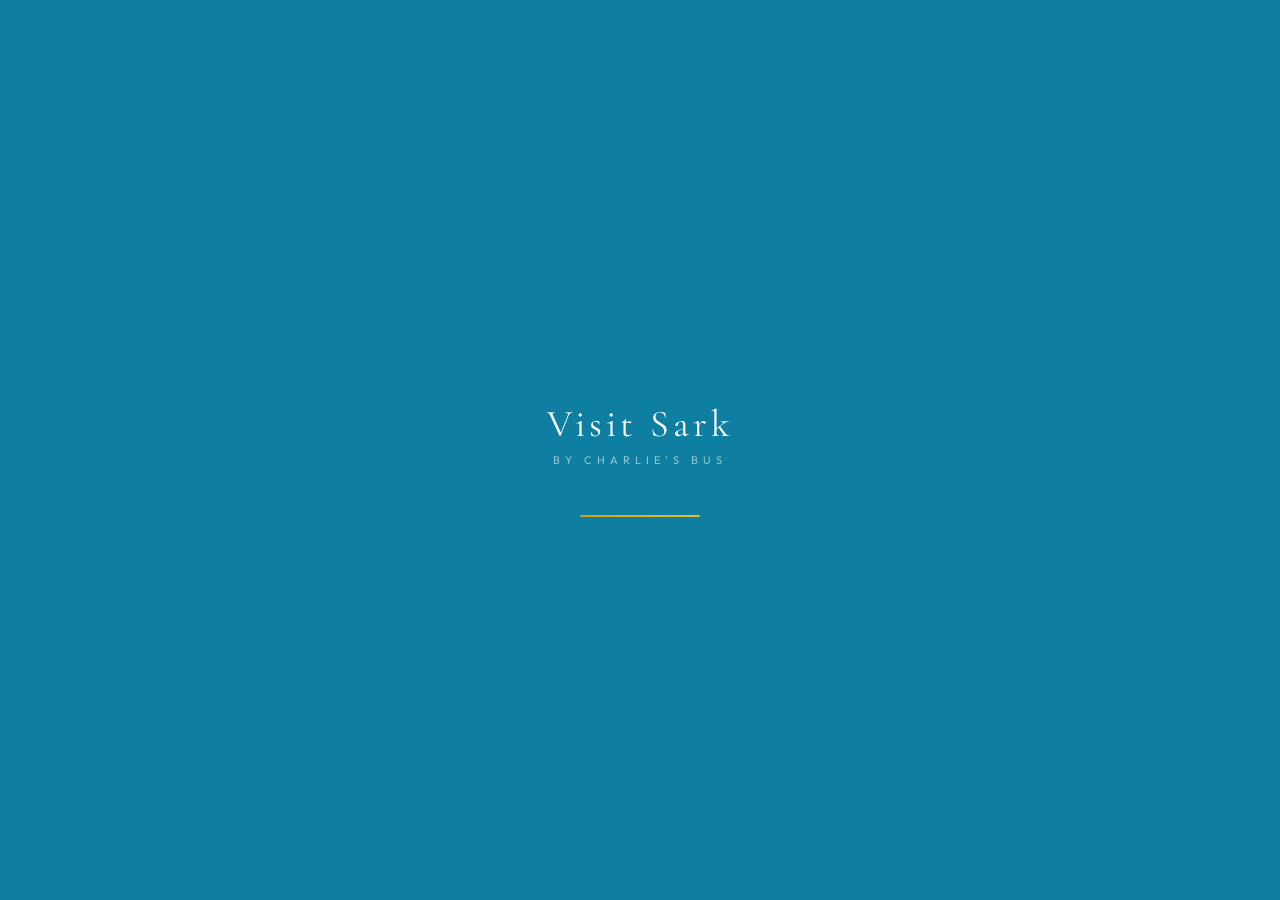
==== index.html @ b93f5747 "First commit." ====
<!DOCTYPE html>
<html lang="en">
<head>
<meta charset="UTF-8">
<meta name="viewport" content="width=device-width, initial-scale=1.0, maximum-scale=1.0, user-scalable=no">
<meta name="theme-color" content="#1a9bbc">
<meta name="apple-mobile-web-app-capable" content="yes">
<meta name="apple-mobile-web-app-status-bar-style" content="black-translucent">
<meta name="apple-mobile-web-app-title" content="Visit Sark">
<link rel="manifest" href="manifest.json">
<title>Visit Sark — Island Booking</title>
<link href="https://fonts.googleapis.com/css2?family=Cormorant+Garamond:ital,wght@0,400;0,600;0,700;1,400&family=Outfit:wght@300;400;500;600&display=swap" rel="stylesheet">
<script src="https://cdnjs.cloudflare.com/ajax/libs/qrcodejs/1.0.0/qrcode.min.js"></script>
<link rel="stylesheet" href="style.css">
<link rel="stylesheet" href="https://cdnjs.cloudflare.com/ajax/libs/leaflet/1.9.4/leaflet.min.css">
<script src="https://cdnjs.cloudflare.com/ajax/libs/leaflet/1.9.4/leaflet.min.js"></script>
</head>
<body>

<div id="splash">
  <div class="splash-icon"></div>
  <div class="splash-name">Visit Sark</div>
  <div class="splash-sub">By Charlie's Bus</div>
  <div class="splash-bar"><div class="splash-prog"></div></div>
</div>

<div class="processing-overlay" id="processingOverlay">
  <div class="proc-spinner"></div>
  <div class="proc-text">Processing Payment…</div>
  <div class="proc-sub">Please do not close this page</div>
</div>

<div class="modal-overlay" id="successModal">
  <div class="modal">
    <div class="modal-icon">🎉</div>
    <div class="modal-title">Booking Confirmed!</div>
    <div class="modal-sub">Show the QR code to your operator on the day.</div>
    <div class="modal-ref"><div class="modal-ref-label">Booking Reference</div><div class="modal-ref-code" id="modalRef">—</div></div>
    <div class="modal-qr"><div class="modal-qr-box"><div id="modalQR"></div></div></div>
    <button class="btn-done" onclick="closeModal()">View My Bookings</button>
  </div>
</div>

<div class="app">
  <div class="header">
    <div class="header-top">
      <div class="logo">
<div><div class="logo-name">Visit Sark</div><div class="logo-isle">By Charlie's Bus</div></div>
      </div>
      <button class="mybookings-btn" onclick="switchPanel('bookings')">🎫 My Bookings</button>
    </div>
    <div class="cat-nav">
      <button class="cat-tab active" data-panel="planner"  onclick="switchPanel('planner',this)">☀️ Plan My Day</button>
      <button class="cat-tab"        data-panel="calendar" onclick="switchPanel('calendar',this)">🎉 What's On</button>
      <button class="cat-tab"        data-panel="food"     onclick="switchPanel('food',this)">🍽️ Food &amp; Drink</button>
      <button class="cat-tab"        data-panel="bus"      onclick="switchPanel('bus',this)">🚌 Bus</button>
      <button class="cat-tab"        data-panel="boat"     onclick="switchPanel('boat',this)">🛥️ Ferry</button>
      <button class="cat-tab"        data-panel="carriage" onclick="switchPanel('carriage',this)">🐴 Carriage</button>
      <button class="cat-tab"        data-panel="bike"     onclick="switchPanel('bike',this)">🚲 Bikes</button>
      <button class="cat-tab"        data-panel="coast"    onclick="switchPanel('coast',this)">🧗 Adventure</button>
      <button class="cat-tab"        data-panel="map"      onclick="switchPanel('map',this)">🗺️ Map</button>
      <button class="cat-tab"        data-panel="bookings" onclick="switchPanel('bookings',this)">🎫 Bookings</button>
    </div>
  </div>

  <div class="panels">

    <!-- HOME -->
    <div class="panel" id="panel-home">
      <div class="listings" id="featuredListings"></div>
    </div>

    <!-- CALENDAR -->
    <div class="panel" id="panel-calendar">
      <div class="dp-header">
        <div class="dp-title">Island Events Calendar</div>
        <div class="dp-subtitle">Tap any highlighted day to see what's on and add it to your itinerary.</div>
      </div>
      <div class="cal-nav">
        <button class="cal-nav-btn" onclick="calPrev()">‹</button>
        <div class="cal-month-label" id="calMonthLabel"></div>
        <button class="cal-nav-btn" onclick="calNext()">›</button>
      </div>
      <div class="cal-grid" id="calGrid"></div>
      <div class="cal-legend">
        <div class="cal-legend-item"><div class="cal-dot" style="background:#e07a45"></div> Festival</div>
        <div class="cal-legend-item"><div class="cal-dot" style="background:#38b6cc"></div> Sports</div>
        <div class="cal-legend-item"><div class="cal-dot" style="background:#7ad45a"></div> Nature</div>
        <div class="cal-legend-item"><div class="cal-dot" style="background:#c4892a"></div> Community</div>
        <div class="cal-legend-item"><div class="cal-dot" style="background:#a855f7"></div> Arts</div>
      </div>
      <div id="calEventDetail" class="cal-event-detail" style="display:none"></div>
    </div>

    <!-- DAY PLANNER -->
    <div class="panel active" id="panel-planner">
      <!-- La Coupée hero -->
      <div style="border-radius:20px;overflow:hidden;margin-bottom:16px;position:relative;height:200px;">
        <img src="https://images.unsplash.com/photo-1500534314209-a25ddb2bd429?w=1200&h=600&fit=crop&q=80"
             alt="La Coupée Sark"
             style="width:100%;height:100%;object-fit:cover;object-position:center 40%;display:block;"
             onerror="this.style.background='linear-gradient(160deg,#0e9dbd,#90e0ef)';this.style.display='block'">
        <div style="position:absolute;inset:0;background:linear-gradient(to bottom,rgba(14,157,189,0.15) 0%,rgba(14,100,140,0.65) 100%);display:flex;flex-direction:column;justify-content:flex-end;padding:20px;">
          <div style="font-family:'Cormorant Garamond',serif;font-size:28px;color:white;line-height:1.1;margin-bottom:4px;text-shadow:0 2px 8px rgba(0,0,0,0.3);">Plan Your Day</div>
          <div style="font-size:13px;color:rgba(255,255,255,0.88);line-height:1.4;text-shadow:0 1px 4px rgba(0,0,0,0.3);">Build your perfect Sark itinerary</div>
        </div>
      </div>

      <!-- Date picker -->
      <div class="slabel">Your Visit Date</div>
      <div class="date-row" id="plannerDateRow"></div>

      <!-- Activity adder -->
      <div class="slabel">Add to Your Day</div>
      <div class="dp-add-grid" id="dpAddGrid">
        <div class="dp-add-btn" onclick="dpAdd('ferry')"><div class="dp-add-icon" style="background:linear-gradient(135deg,#0e9dbd,#38b6cc)">🛥️</div><div class="dp-add-label">Ferry</div><div class="dp-add-price">from £20.77</div></div>
        <div class="dp-add-btn" onclick="dpAdd('bus')"><div class="dp-add-icon" style="background:linear-gradient(135deg,#0e9dbd,#6dcfe0)">🚌</div><div class="dp-add-label">Toast Rack Tractor Bus</div><div class="dp-add-price">from £1.80</div></div>
        <div class="dp-add-btn" onclick="dpAdd('carriage')"><div class="dp-add-icon" style="background:linear-gradient(135deg,#c4892a,#e8b85a)">🐴</div><div class="dp-add-label">Carriage Tour</div><div class="dp-add-price">from £95</div></div>
        <div class="dp-add-btn" onclick="dpAdd('bike')"><div class="dp-add-icon" style="background:linear-gradient(135deg,#2aab6b,#52d48a)">🚲</div><div class="dp-add-label">Bike Hire</div><div class="dp-add-price">from £10</div></div>
        <div class="dp-add-btn" onclick="dpAdd('food')"><div class="dp-add-icon" style="background:linear-gradient(135deg,#c4612a,#e07a45)">🍽️</div><div class="dp-add-label">Food &amp; Drink</div><div class="dp-add-price">from £10</div></div>
        <div class="dp-add-btn" onclick="dpAdd('boattour')"><div class="dp-add-icon" style="background:linear-gradient(135deg,#0e7fa0,#38b6cc)">⛵</div><div class="dp-add-label">Boat Tour</div><div class="dp-add-price">from £30</div></div>
        <div class="dp-add-btn" onclick="dpAdd('adventure')"><div class="dp-add-icon" style="background:linear-gradient(135deg,#1a3a6b,#2a5a9b)">🧗🛶</div><div class="dp-add-label">Coasteering &amp; Kayaking</div><div class="dp-add-price">from £25</div></div>
        <div class="dp-add-btn" onclick="dpAdd('walk')"><div class="dp-add-icon" style="background:linear-gradient(135deg,#3aab2a,#7ad45a)">🥾</div><div class="dp-add-label">Guided Walk</div><div class="dp-add-price">from £12</div></div>
      </div>

      <!-- Timeline -->
      <div class="slabel">Your Itinerary <span id="dpItemCount" style="background:var(--sea-pale);color:var(--sea-deep);border-radius:20px;padding:1px 8px;font-size:10px;margin-left:4px;">0 items</span></div>
      <div id="dpTimeline">
        <div class="dp-empty"><div class="dp-empty-icon">🗓️</div><p>Tap an activity above to start building your day</p></div>
      </div>

      <!-- Total & book all -->
      <div id="dpSummaryBox" style="display:none">
        <div class="book-summary" style="margin-top:16px;">
          <div class="bsum-row"><span>Activities</span><span id="dpItemCountSummary">0 items</span></div>
          <div id="dpSummaryLines"></div>
          <div class="bsum-div"></div>
          <div class="bsum-total"><span>Day Total</span><span id="dpGrandTotal">£0.00</span></div>
        </div>
        <div style="display:flex;gap:8px;margin-bottom:10px;">
          <button class="btn-book" style="flex:2;" onclick="dpBookAll()">🔒 Book Everything</button>
          <button class="btn-book" style="flex:1;background:var(--sea-deep);font-size:13px;" onclick="downloadCalendar()">📅 Add to Calendar</button>
          <button class="btn-book" style="flex:1;background:var(--gold);" onclick="switchPanel('map',document.querySelector('[data-panel=map]'));setTimeout(showPlanTrail,200)">🗺️ Map</button>
        </div>
        <p style="font-size:11px;color:var(--fog);text-align:center;margin-top:8px;">Each activity will be confirmed separately. Carriages link to Sark Carriages' website.</p>
      </div>
    </div>

    <!-- BUS -->
    <div class="panel" id="panel-bus">
      <div style="border-radius:20px;overflow:hidden;margin-bottom:16px;position:relative;">
        <img src="images/charlies-bus.jpg" alt="The Toastrack tractor bus on Sark" style="width:100%;height:180px;object-fit:cover;object-position:center 60%;display:block;">
        <div style="position:absolute;inset:0;background:linear-gradient(to bottom,rgba(0,0,0,0.05),rgba(0,0,0,0.6));display:flex;flex-direction:column;justify-content:flex-end;padding:16px;">
          <h2 style="font-family:'Cormorant Garamond',serif;font-size:24px;color:white;margin-bottom:2px;">Harbour Hill Bus</h2>
          <p style="font-size:12px;color:rgba(255,255,255,0.85);">Two operators serve the Harbour → The Avenue route</p>
        </div>
      </div>

      <!-- Operator selector -->
      <div class="slabel">Choose Operator</div>
      <div style="display:flex;gap:8px;margin-bottom:16px;">
        <div class="bus-type-btn selected" id="bus-op-charlie" onclick="selectBusOp('charlie',this)" style="flex:1;">
          <span class="btb-icon">🚌</span>
          <div class="btb-name">Charlie's Bus</div>
          <div class="btb-price">Book here or pay on the bus</div>
        </div>
        <div class="bus-type-btn" id="bus-op-colin" onclick="selectBusOp('colin',this)" style="flex:1;">
          <span class="btb-icon">🚜</span>
          <div class="btb-name">Colin Guille</div>
          <div class="btb-price">Pay the driver</div>
        </div>
      </div>

      <!-- CHARLIE'S BUS — full booking -->
      <div id="bus-charlie-section">
        <div class="bus-builder">
          <div class="bus-builder-head">
            <span class="bbus-icon">🎫</span>
            <div><div class="bbus-title">Charlie's Bus</div><div class="bbus-sub">Meets every ferry · Last bus 30 min before ferry leaves Sark</div></div>
          </div>
          <div class="bus-type-row">
            <div class="bus-type-btn selected" id="bus-type-single" onclick="selectBusTicketType('single',this)">
              <span class="btb-icon">🎫</span><div class="btb-name">Single</div>
              <div class="btb-price">Adult £1.80 · Child 50p</div>
            </div>
            <div class="bus-type-btn" id="bus-type-return" onclick="selectBusTicketType('return',this)">
              <span class="btb-icon">🔄</span><div class="btb-name">Return</div>
              <div class="btb-price">Adult £3.60 · Child £1.00</div>
            </div>
          </div>
          <div style="font-size:11px;color:var(--fog);padding:0 2px 10px;line-height:1.5;">Reserve a seat here, or board and pay the driver — cards and cash accepted.</div>
          <div class="slabel" style="padding:12px 14px 0;margin:0;">Passengers</div>
          <div class="pax-rows">
            <div class="pax-row">
              <div><div class="pax-row-label">Adults</div><div class="pax-row-price" id="bus-adult-unit">£1.80 single · £3.60 return</div></div>
              <div class="pax-ctrl">
                <button class="pax-btn" onclick="changeBusPax('adult',-1)">−</button>
                <div class="pax-num" id="bus-adult-num">1</div>
                <button class="pax-btn" onclick="changeBusPax('adult',1)">+</button>
              </div>
            </div>
            <div class="pax-row">
              <div><div class="pax-row-label">Children</div><div class="pax-row-price" id="bus-child-unit">50p single · £1.00 return</div></div>
              <div class="pax-ctrl">
                <button class="pax-btn" onclick="changeBusPax('child',-1)">−</button>
                <div class="pax-num" id="bus-child-num">0</div>
                <button class="pax-btn" onclick="changeBusPax('child',1)">+</button>
              </div>
            </div>
          </div>
        </div>
        <div class="book-summary">
          <div class="bsum-row"><span>Route</span><span>Harbour → The Avenue</span></div>
          <div class="bsum-row" id="bus-row-a"><span id="bus-lbl-a">Single adult × 1</span><span id="bus-val-a">£1.80</span></div>
          <div class="bsum-row" id="bus-row-c" style="display:none"><span id="bus-lbl-c">Single child × 0</span><span id="bus-val-c">£0.00</span></div>
          <div class="bsum-div"></div>
          <div class="bsum-total"><span>Total</span><span id="bus-total">£1.80</span></div>
        </div>
        <button class="btn-book" onclick="initiateBooking('bus')">🔒 Pay &amp; Get Ticket</button>
      </div>

      <!-- COLIN GUILLE — info only, no booking -->
      <div id="bus-colin-section" style="display:none;">
        <div class="bus-builder">
          <div class="bus-builder-head" style="background:linear-gradient(135deg,#5a7a3a,#7aaa5a);">
            <span class="bbus-icon">🚜</span>
            <div><div class="bbus-title">Colin Guille</div><div class="bbus-sub">Harbour → The Avenue</div></div>
          </div>
          <div class="bus-type-row">
            <div class="bus-type-btn selected" style="pointer-events:none;">
              <span class="btb-icon">🎫</span><div class="btb-name">Single</div>
              <div class="btb-price">Adult £1.80 · Child 50p</div>
            </div>
            <div class="bus-type-btn" style="pointer-events:none;">
              <span class="btb-icon">🔄</span><div class="btb-name">Return</div>
              <div class="btb-price">Adult £3.60 · Child £1.00</div>
            </div>
          </div>
          <div style="font-size:11px;color:var(--fog);padding:0 2px 10px;line-height:1.5;">Board and pay the driver, cash only.</div>
        </div>
      </div>

    </div>

    <!-- BOAT -->
    <div class="panel" id="panel-boat">
      <div style="border-radius:20px;overflow:hidden;margin-bottom:16px;position:relative;">
        <img src="https://images.unsplash.com/photo-1567960881050-9a2b12060ffc?w=900&h=500&fit=crop&q=80" alt="Boat ferry Sark" style="width:100%;height:200px;object-fit:cover;object-position:center;display:block;">
        <div style="position:absolute;inset:0;background:linear-gradient(to bottom,rgba(0,0,0,0.05),rgba(0,0,0,0.6));display:flex;flex-direction:column;justify-content:flex-end;padding:18px;">
          <h2 style="font-family:'Cormorant Garamond',serif;font-size:26px;color:white;margin-bottom:3px;">Ferry</h2>
          <p style="font-size:13px;color:rgba(255,255,255,0.85);">Scheduled ferry or private charter to Sark</p>
        </div>
      </div>

      <!-- Operator selector -->
      <div class="slabel">Travelling from</div>
      <div style="display:flex;gap:8px;margin-bottom:16px;">
        <div class="bus-type-btn selected" id="ferry-op-shipping" onclick="selectFerryOp('shipping',this)" style="flex:1;">
          <span class="btb-icon">🇬🇬</span>
          <div class="btb-name">Guernsey</div>
          <div class="btb-price">Sark Shipping · ~35 min</div>
        </div>
        <div class="bus-type-btn" id="ferry-op-manche" onclick="selectFerryOp('manche',this)" style="flex:1;">
          <span class="btb-icon">🇯🇪🇫🇷</span>
          <div class="btb-name">Jersey / France</div>
          <div class="btb-price">Manche Iles Express</div>
        </div>
        <div class="bus-type-btn" id="ferry-op-charter" onclick="selectFerryOp('charter',this)" style="flex:1;">
          <span class="btb-icon">🚤</span>
          <div class="btb-name">Charter</div>
          <div class="btb-price">Private · POA</div>
        </div>
      </div>

      <!-- SARK SHIPPING SECTION -->
      <div id="ferry-shipping-section">
        <div class="bus-builder" style="margin-bottom:14px;">
          <div class="bus-builder-head" style="background:linear-gradient(135deg,#0e9dbd,#38b6cc);">
            <span class="bbus-icon">🛥️</span>
            <div>
              <div class="bbus-title">Isle of Sark Shipping</div>
              <div class="bbus-sub">Guernsey (St Peter Port) ↔ Sark · ~35 min</div>
            </div>
          </div>
          <div class="bus-type-row" style="padding-top:14px;">
            <div class="bus-type-btn selected" id="ferry-type-single" onclick="selectFerryType('single',this)">
              <span class="btb-icon">🎫</span><div class="btb-name">Single</div>
              <div class="btb-price">Adult £20.77 · Child £10.13</div>
            </div>
            <div class="bus-type-btn" id="ferry-type-dayret" onclick="selectFerryType('dayret',this)">
              <span class="btb-icon">☀️</span><div class="btb-name">Day Return</div>
              <div class="btb-price">Adult from £28.50 · Child £10.13</div>
            </div>
            <div class="bus-type-btn" id="ferry-type-periodret" onclick="selectFerryType('periodret',this)">
              <span class="btb-icon">🔄</span><div class="btb-name">Period Return</div>
              <div class="btb-price">Adult £39.99 · Child £18.50</div>
            </div>
          </div>
          <div class="slabel" style="padding:12px 14px 0;margin:0;">Direction</div>
          <div style="display:flex;gap:8px;padding:8px 14px 0;">
            <div class="bus-type-btn selected" id="ferry-dir-gsy" onclick="selectFerryDir('gsy',this)" style="flex:1;">
              <span class="btb-icon">🇬🇬</span><div class="btb-name">Guernsey → Sark</div>
            </div>
            <div class="bus-type-btn" id="ferry-dir-sark" onclick="selectFerryDir('sark',this)" style="flex:1;">
              <span class="btb-icon"></span><div class="btb-name">Sark → Guernsey</div>
            </div>
          </div>

          <div style="padding:0 14px 4px;">
            <div class="slabel" style="padding:12px 0 6px;margin:0;">Visit Date</div>
            <div class="date-row" id="ferryDateRow" style="margin-bottom:10px;"></div>
            <div class="slabel" style="padding:4px 0 6px;margin:0;">Sailings</div>
            <div id="ferry-sailing-info" style="background:var(--sea-pale);border-radius:10px;padding:10px 12px;font-size:12px;color:var(--sea-deep);line-height:1.8;margin-bottom:8px;">
              Loading sailings…
            </div>
            <div id="ferry-dep-chips" style="display:none;margin-bottom:8px;">
              <div style="font-size:11px;color:var(--fog);margin-bottom:6px;" id="ferry-dep-label">Departures from Guernsey</div>
              <div class="time-grid" id="ferry-dep-grid"></div>
            </div>
            <div id="ferry-ret-chips" style="display:none;margin-bottom:4px;">
              <div style="font-size:11px;color:var(--fog);margin-bottom:6px;" id="ferry-ret-label">Return from Sark</div>
              <div class="time-grid" id="ferry-ret-grid"></div>
            </div>
          </div>
          <div style="margin:4px 14px 0;background:var(--sea-pale);border-radius:10px;padding:10px 12px;font-size:11px;color:var(--sea-deep);line-height:1.6;">
            💡 <strong>Reductions:</strong> Group (10+) · IslandFamilies Club (5% day return) · Infants free<br>
            Peak sailings may carry a small surcharge. Prices inc. taxes from 1 Mar 2026.
          </div>
          <div class="slabel" style="padding:12px 14px 0;margin:0;">Passengers</div>
          <div class="pax-rows">
            <div class="pax-row">
              <div><div class="pax-row-label">Adults</div><div class="pax-row-price" id="ferry-adult-unit">£20.77 each</div></div>
              <div class="pax-ctrl"><button class="pax-btn" onclick="changeFerryPax('adult',-1)">−</button><div class="pax-num" id="ferry-adult-num">1</div><button class="pax-btn" onclick="changeFerryPax('adult',1)">+</button></div>
            </div>
            <div class="pax-row">
              <div><div class="pax-row-label">Children</div><div class="pax-row-price" id="ferry-child-unit">£10.13 each</div></div>
              <div class="pax-ctrl"><button class="pax-btn" onclick="changeFerryPax('child',-1)">−</button><div class="pax-num" id="ferry-child-num">0</div><button class="pax-btn" onclick="changeFerryPax('child',1)">+</button></div>
            </div>
            <div class="pax-row">
              <div><div class="pax-row-label">Infants</div><div class="pax-row-price">Free</div></div>
              <div class="pax-ctrl"><button class="pax-btn" onclick="changeFerryPax('infant',-1)">−</button><div class="pax-num" id="ferry-infant-num">0</div><button class="pax-btn" onclick="changeFerryPax('infant',1)">+</button></div>
            </div>
            <div class="pax-row">
              <div><div class="pax-row-label">Dogs</div><div class="pax-row-price" id="ferry-dog-unit">£5.20 single · £10.39 return</div></div>
              <div class="pax-ctrl"><button class="pax-btn" onclick="changeFerryPax('dog',-1)">−</button><div class="pax-num" id="ferry-dog-num">0</div><button class="pax-btn" onclick="changeFerryPax('dog',1)">+</button></div>
            </div>
          </div>
        </div>
        <div class="book-summary" id="ferrySummary">
          <div class="bsum-row"><span id="ferry-sum-type">Single</span><span id="ferry-sum-dir">Guernsey → Sark</span></div>
          <div class="bsum-row" id="ferry-row-a"><span id="ferry-lbl-a">Adult × 1</span><span id="ferry-val-a">£20.77</span></div>
          <div class="bsum-row" id="ferry-row-c" style="display:none"><span id="ferry-lbl-c">Child × 0</span><span id="ferry-val-c">£0.00</span></div>
          <div class="bsum-row" id="ferry-row-d" style="display:none"><span id="ferry-lbl-d">Dog × 0</span><span id="ferry-val-d">£0.00</span></div>
          <div class="bsum-div"></div>
          <div class="bsum-total"><span>Total</span><span id="ferry-total">£20.77</span></div>
        </div>
        <button class="btn-book" onclick="initiateBooking('ferry-booking')" style="margin-bottom:16px;">🔒 Book Ferry Ticket</button>
      </div>

      <!-- MANCHE ILES EXPRESS SECTION -->
      <div id="ferry-manche-section" style="display:none;">
        <div class="bus-builder" style="margin-bottom:14px;">
          <div class="bus-builder-head" style="background:linear-gradient(135deg,#2a5a9b,#4a8adb);">
            <span class="bbus-icon">⚓</span>
            <div>
              <div class="bbus-title">Manche Iles Express</div>
              <div class="bbus-sub" id="manche-tab-sub">Jersey &amp; France → Sark · Seasonal May–Sep</div>
            </div>
          </div>
          <div style="padding:14px 14px 0;">

            <div class="slabel" style="padding:0;margin-bottom:8px;">From</div>
            <div style="display:flex;gap:8px;margin-bottom:14px;">
              <div id="mtab-from-jersey" class="bus-type-btn selected" onclick="mancheTabFrom('jersey')" style="flex:1;"><span class="btb-icon">🇯🇪</span><div class="btb-name">Jersey</div><div class="btb-price">~1h 10min direct</div></div>
              <div id="mtab-from-france" class="bus-type-btn"          onclick="mancheTabFrom('france')" style="flex:1;"><span class="btb-icon">🇫🇷</span><div class="btb-name">France</div><div class="btb-price">Via Jersey · 2 legs</div></div>
            </div>

            <div id="mtab-france-ports" style="display:none;margin-bottom:14px;">
              <div class="slabel" style="padding:0;margin-bottom:8px;">French Port</div>
              <div style="display:flex;flex-direction:column;gap:6px;">
                <div id="mtab-port-granville" class="bus-type-btn selected" onclick="mancheTabPort('granville')" style="text-align:left;padding:10px 14px;display:flex;justify-content:space-between;"><span>🇫🇷 Granville</span><span class="btb-price">~55min to Jersey</span></div>
                <div id="mtab-port-carteret"  class="bus-type-btn"          onclick="mancheTabPort('carteret')"  style="text-align:left;padding:10px 14px;display:flex;justify-content:space-between;"><span>🇫🇷 Barneville-Carteret</span><span class="btb-price">~1h 05min to Jersey</span></div>
                <div id="mtab-port-dielette"  class="bus-type-btn"          onclick="mancheTabPort('dielette')"  style="text-align:left;padding:10px 14px;display:flex;justify-content:space-between;"><span>🇫🇷 Diélette</span><span class="btb-price">~1h 05min to Jersey</span></div>
              </div>
              <div style="background:#fff4ee;border-radius:10px;padding:8px 12px;font-size:10px;color:#c4612a;margin-top:8px;">🛂 Passport required · Book 2 legs on manche-iles.com</div>
            </div>

            <div class="slabel" style="padding:0;margin-bottom:8px;">Ticket Type</div>
            <div class="bus-type-row" style="margin-bottom:14px;">
              <div id="mtab-type-single" class="bus-type-btn selected" onclick="mancheTabType('single')"><span class="btb-icon">🎫</span><div class="btb-name">Single</div></div>
              <div id="mtab-type-return" class="bus-type-btn"          onclick="mancheTabType('return')"><span class="btb-icon">🔄</span><div class="btb-name">Return</div></div>
            </div>

            <div class="slabel" style="padding:0;margin-bottom:8px;">Direction</div>
            <div style="display:flex;gap:8px;margin-bottom:14px;">
              <div id="mtab-dir-tosark"     class="bus-type-btn selected" onclick="mancheTabDir('tosark')"     style="flex:1;"><span class="btb-icon"></span><div class="btb-name" id="mtab-dir-tosark-label"   style="font-size:11px;">Jersey → Sark</div></div>
              <div id="mtab-dir-fromsark"   class="bus-type-btn"          onclick="mancheTabDir('fromsark')"   style="flex:1;"><span class="btb-icon">↩️</span><div class="btb-name" id="mtab-dir-fromsark-label" style="font-size:11px;">Sark → Jersey</div></div>
            </div>

            <div class="slabel" style="padding:0;margin-bottom:8px;">Passengers</div>
            <div class="pax-rows">
              <div class="pax-row"><div><div class="pax-row-label">Adults</div></div><div class="pax-ctrl"><button class="pax-btn" onclick="mancheTabPax('adult',-1)">−</button><div class="pax-num" id="mtab-adult-num">1</div><button class="pax-btn" onclick="mancheTabPax('adult',1)">+</button></div></div>
              <div class="pax-row"><div><div class="pax-row-label">Children</div><div class="pax-row-price">4–14 yrs</div></div><div class="pax-ctrl"><button class="pax-btn" onclick="mancheTabPax('child',-1)">−</button><div class="pax-num" id="mtab-child-num">0</div><button class="pax-btn" onclick="mancheTabPax('child',1)">+</button></div></div>
              <div class="pax-row"><div><div class="pax-row-label">Infants</div><div class="pax-row-price">Under 4 · Free</div></div><div class="pax-ctrl"><button class="pax-btn" onclick="mancheTabPax('infant',-1)">−</button><div class="pax-num" id="mtab-infant-num">0</div><button class="pax-btn" onclick="mancheTabPax('infant',1)">+</button></div></div>
            </div>

            <div class="slabel" style="padding:12px 0 8px;margin:0;">Next Sailing</div>
            <div id="mtab-sailing-info" style="background:var(--sea-pale);border-radius:10px;padding:10px 12px;font-size:12px;color:var(--sea-deep);margin-bottom:14px;line-height:1.7;">
              Select a date in your plan to see sailings
            </div>

          </div>
        </div>
        <a class="btn-book" href="https://www.manche-iles.com/en/destination/sark/" target="_blank" style="display:block;text-align:center;text-decoration:none;margin-bottom:16px;">Book on Manche Iles Express ↗</a>
      </div>

      <!-- CHARTER SECTION -->
      <div id="ferry-charter-section" style="display:none;">
        <div class="slabel">Private Charter Operators</div>
        <div style="display:flex;flex-direction:column;gap:10px;">

          <div class="eat-list-row">
            <div class="eat-card-body" style="padding:14px 16px;">
              <div class="eat-card-top">
                <div>
                  <div class="eat-card-name">Ray Lowe — Te Aroha</div>
                  <div style="font-size:11px;color:var(--fog);margin-top:2px;">Sark-based · 38ft Cygnus Cyfish · Up to 12 passengers</div>
                </div>
                <div class="eat-type-badge" style="background:#e8f0f8;color:#1a4d8a;flex-shrink:0;">Sark-based</div>
              </div>
              <div class="eat-card-desc">The only Sark-based charter skipper, with 40+ years experience. Channel Islands, south coast UK and the coast of France.</div>
              <div class="eat-card-foot">
                <div class="eat-links">
                  <a class="eat-link" href="tel:+447781149696">📞 +44 7781 149 696</a>
                </div>
                <div style="font-size:13px;font-weight:700;color:var(--fog);">Price on application</div>
              </div>
            </div>
          </div>

          <div class="eat-list-row">
            <div class="eat-card-body" style="padding:14px 16px;">
              <div class="eat-card-top">
                <div>
                  <div class="eat-card-name">Buzz White — Access Challenger</div>
                  <div style="font-size:11px;color:var(--fog);margin-top:2px;">Guernsey Boat Charter · Up to 12 passengers</div>
                </div>
                <div class="eat-type-badge" style="background:#fdf4e3;color:#9b6618;flex-shrink:0;">Guernsey</div>
              </div>
              <div class="eat-card-desc">Guernsey's most celebrated premier boat charter since 1992. Tours, trips, charters and boat parties.</div>
              <div class="eat-card-foot">
                <div class="eat-links">
                  <a class="eat-link" href="tel:+447781147477">📞 +44 7781 147 477</a>
                </div>
                <div style="font-size:13px;font-weight:700;color:var(--fog);">Price on application</div>
              </div>
            </div>
          </div>

          <div class="eat-list-row">
            <div class="eat-card-body" style="padding:14px 16px;">
              <div class="eat-card-top">
                <div>
                  <div class="eat-card-name">Andy Carre — Bailiwick Chief</div>
                  <div style="font-size:11px;color:var(--fog);margin-top:2px;">Bailiwick Boat Charters · Licensed Guernsey–Sark</div>
                </div>
                <div class="eat-type-badge" style="background:#fdf4e3;color:#9b6618;flex-shrink:0;">Guernsey</div>
              </div>
              <div class="eat-card-desc">Private or shared charters, bespoke excursions, early morning crossings for meetings and flights.</div>
              <div class="eat-card-foot">
                <div class="eat-links">
                  <a class="eat-link" href="tel:+447781401932">📞 +44 7781 401 932</a>
                </div>
                <div style="font-size:13px;font-weight:700;color:var(--fog);">Price on application</div>
              </div>
            </div>
          </div>

        </div>
      </div>

    </div>

    <!-- CARRIAGE -->
    <div class="panel" id="panel-carriage">
      <div style="border-radius:20px;overflow:hidden;margin-bottom:16px;position:relative;">
        <img src="https://images.unsplash.com/photo-1553284966-19b8815c7817?w=900&h=500&fit=crop&q=80" alt="Horse carriage Sark" style="width:100%;height:200px;object-fit:cover;object-position:center 40%;display:block;">
        <div style="position:absolute;inset:0;background:linear-gradient(to bottom,rgba(0,0,0,0.05),rgba(0,0,0,0.6));display:flex;flex-direction:column;justify-content:flex-end;padding:18px;">
          <h2 style="font-family:'Cormorant Garamond',serif;font-size:26px;color:white;margin-bottom:3px;">Carriage Rides</h2>
          <p style="font-size:13px;color:rgba(255,255,255,0.85);">Three operators — private guided tours of the island</p>
        </div>
      </div>

      <!-- Operator selector -->
      <div class="slabel">Choose Operator</div>
      <div style="display:flex;gap:8px;margin-bottom:16px;">
        <div class="bus-type-btn selected" id="carr-op-sark"   onclick="selectCarrOp('sark',this)"   style="flex:1;"><span class="btb-icon">🐴</span><div class="btb-name">Sark Carriages</div><div class="btb-price">From £95</div></div>
        <div class="bus-type-btn"          id="carr-op-helen"  onclick="selectCarrOp('helen',this)"  style="flex:1;"><span class="btb-icon">🐎</span><div class="btb-name">Helen's Carriages</div><div class="btb-price">From £100</div></div>
        <div class="bus-type-btn"          id="carr-op-stocks" onclick="selectCarrOp('stocks',this)" style="flex:1;"><span class="btb-icon">🛞</span><div class="btb-name">Sark C. Rides</div><div class="btb-price">From £120</div></div>
      </div>

      <!-- SARK CARRIAGES -->
      <div id="carr-sark-section">
        <div class="bus-builder" style="margin-bottom:14px;">
          <div class="bus-builder-head" style="background:linear-gradient(135deg,#c4892a,#e8b85a);">
            <span class="bbus-icon">🐴</span>
            <div><div class="bbus-title">Sark Carriages</div><div class="bbus-sub">Le Grand Fort Farm · Est. late 1700s · Longest established on Sark</div></div>
          </div>
          <div style="padding:12px 14px 0;">
            <div class="slabel" style="padding:0;margin-bottom:8px;">Choose Your Carriage</div>
            <div style="display:flex;flex-direction:column;gap:8px;margin-bottom:14px;">
              <div id="sc-wag15h" class="bus-type-btn selected" onclick="selectCarrType('sark','wag15h',this)" style="text-align:left;padding:10px 14px;display:flex;justify-content:space-between;align-items:center;"><div><div class="btb-name">🐴 Private Wagonette — 1.5 hr</div><div class="btb-price">Up to 4 seats</div></div><span style="font-size:13px;font-weight:700;color:var(--terra);">From £95</span></div>
              <div id="sc-wag2h"  class="bus-type-btn"          onclick="selectCarrType('sark','wag2h',this)"  style="text-align:left;padding:10px 14px;display:flex;justify-content:space-between;align-items:center;"><div><div class="btb-name">🐴 Private Wagonette — 2 hr</div><div class="btb-price">Up to 4 seats</div></div><span style="font-size:13px;font-weight:700;color:var(--terra);">From £125</span></div>
              <div id="sc-vic"    class="bus-type-btn"          onclick="selectCarrType('sark','vic',this)"    style="text-align:left;padding:10px 14px;display:flex;justify-content:space-between;align-items:center;"><div><div class="btb-name">👑 Private Victoria — 2 hr</div><div class="btb-price">2 seats · Classic open carriage</div></div><span style="font-size:13px;font-weight:700;color:var(--terra);">From £145</span></div>
              <div id="sc-vicls"  class="bus-type-btn"          onclick="selectCarrType('sark','vicls',this)"  style="text-align:left;padding:10px 14px;display:flex;justify-content:space-between;align-items:center;"><div><div class="btb-name">♿ Low Step Victoria — 2 hr</div><div class="btb-price">2 seats · Accessible</div></div><span style="font-size:13px;font-weight:700;color:var(--terra);">From £145</span></div>
              <div id="sc-6seat"  class="bus-type-btn"          onclick="selectCarrType('sark','6seat',this)"  style="text-align:left;padding:10px 14px;display:flex;justify-content:space-between;align-items:center;"><div><div class="btb-name">👨‍👩‍👧‍👦 6-Seater — 2 hr</div><div class="btb-price">Families &amp; groups</div></div><span style="font-size:13px;font-weight:700;color:var(--terra);">From £165</span></div>
              <div id="sc-8seat"  class="bus-type-btn"          onclick="selectCarrType('sark','8seat',this)"  style="text-align:left;padding:10px 14px;display:flex;justify-content:space-between;align-items:center;"><div><div class="btb-name">🎪 8-Seater Van — 2 hr</div><div class="btb-price">Large groups</div></div><span style="font-size:13px;font-weight:700;color:var(--terra);">From £195</span></div>
              <div id="sc-custom" class="bus-type-btn"          onclick="selectCarrType('sark','custom',this)" style="text-align:left;padding:10px 14px;display:flex;justify-content:space-between;align-items:center;"><div><div class="btb-name">✨ Custom / Special Occasion</div><div class="btb-price">Wedding, sunset, moonlight, taxi</div></div><span style="font-size:13px;font-weight:700;color:var(--fog);">POA</span></div>
            </div>
            <div class="slabel" style="padding:0;margin-bottom:8px;">Departure Time</div>
            <div class="time-grid" style="margin-bottom:14px;">
              <div id="sc-time-0930"  class="time-slot selected" onclick="selectCarrTime('sark','09:30')">09:30</div>
              <div id="sc-time-1130"  class="time-slot"          onclick="selectCarrTime('sark','11:30')">11:30</div>
              <div id="sc-time-1330"  class="time-slot"          onclick="selectCarrTime('sark','13:30')">13:30</div>
              <div id="sc-time-Custom" class="time-slot"         onclick="selectCarrTime('sark','Custom')">Custom</div>
            </div>
          </div>
        </div>
        <a class="btn-book" href="https://www.sarkcarriages.co.uk" target="_blank" style="display:block;text-align:center;text-decoration:none;margin-bottom:16px;">Book on Sark Carriages ↗</a>
      </div>

      <!-- HELEN'S CARRIAGES -->
      <div id="carr-helen-section" style="display:none;">
        <div class="bus-builder" style="margin-bottom:14px;">
          <div class="bus-builder-head" style="background:linear-gradient(135deg,#7a4a9b,#b07ad4);">
            <span class="bbus-icon">🐎</span>
            <div><div class="bbus-title">Helen's Sark Carriages</div><div class="bbus-sub">Based at Stocks Hotel · Up to 4 people · Horses: Betty, Reggie &amp; friends</div></div>
          </div>
          <div style="padding:12px 14px 0;">
            <div class="slabel" style="padding:0;margin-bottom:8px;">Choose Your Tour</div>
            <div style="display:flex;flex-direction:column;gap:8px;margin-bottom:14px;">
              <div id="hc-private" class="bus-type-btn selected" onclick="selectCarrType('helen','private',this)" style="text-align:left;padding:10px 14px;display:flex;justify-content:space-between;align-items:center;"><div><div class="btb-name">🐎 Private Island Tour — 2 hr</div><div class="btb-price">Up to 4 people · Guided</div></div><span style="font-size:13px;font-weight:700;color:var(--terra);">From £100</span></div>
              <div id="hc-special" class="bus-type-btn"          onclick="selectCarrType('helen','special',this)" style="text-align:left;padding:10px 14px;display:flex;justify-content:space-between;align-items:center;"><div><div class="btb-name">✨ Special Occasion / Wedding</div><div class="btb-price">Private hire · Contact for details</div></div><span style="font-size:13px;font-weight:700;color:var(--fog);">POA</span></div>
              <div id="hc-custom"  class="bus-type-btn"          onclick="selectCarrType('helen','custom',this)"  style="text-align:left;padding:10px 14px;display:flex;justify-content:space-between;align-items:center;"><div><div class="btb-name">🕐 Custom Duration / Route</div><div class="btb-price">Flexible by arrangement</div></div><span style="font-size:13px;font-weight:700;color:var(--fog);">POA</span></div>
            </div>
            <div class="slabel" style="padding:0;margin-bottom:8px;">Departure Time</div>
            <div class="time-grid" style="margin-bottom:14px;">
              <div id="hc-time-0930"  class="time-slot selected" onclick="selectCarrTime('helen','09:30')">09:30</div>
              <div id="hc-time-1200"  class="time-slot"          onclick="selectCarrTime('helen','12:00')">12:00</div>
              <div id="hc-time-1430"  class="time-slot"          onclick="selectCarrTime('helen','14:30')">14:30</div>
              <div id="hc-time-Custom" class="time-slot"         onclick="selectCarrTime('helen','Custom')">Custom</div>
            </div>
            <div style="background:var(--sea-pale);border-radius:10px;padding:10px 12px;font-size:11px;color:var(--sea-deep);line-height:1.6;margin-bottom:14px;">
              📞 Book via Stocks Hotel reception or email below
            </div>
          </div>
        </div>
        <a class="btn-book" href="https://www.horse.gg" target="_blank" style="display:block;text-align:center;text-decoration:none;margin-bottom:8px;">Visit Helen's Carriages ↗</a>
        <a class="btn-book" href="/cdn-cgi/l/email-protection#4920272f260921263b3a2c672e2e" style="display:block;text-align:center;text-decoration:none;background:var(--sea-deep);margin-bottom:16px;">Email Helen's Carriages</a>
      </div>

      <!-- SARK CARRIAGE RIDES -->
      <div id="carr-stocks-section" style="display:none;">
        <div class="bus-builder" style="margin-bottom:14px;">
          <div class="bus-builder-head" style="background:linear-gradient(135deg,#8b4513,#c4812a);">
            <span class="bbus-icon">🛞</span>
            <div><div class="bbus-title">Sark Carriage Rides</div><div class="bbus-sub">Danny Wakley · Founded 1973 · Hand-built carriages · sarkcarriagerides.com</div></div>
          </div>
          <div style="padding:12px 14px 0;">
            <div class="slabel" style="padding:0;margin-bottom:8px;">Choose Your Tour</div>
            <div style="display:flex;flex-direction:column;gap:8px;margin-bottom:14px;">
              <div id="sh-shared" class="bus-type-btn selected" onclick="selectCarrType('stocks','shared',this)" style="text-align:left;padding:10px 14px;display:flex;justify-content:space-between;align-items:center;"><div><div class="btb-name">🐴 1 hr Shared Island Tour</div><div class="btb-price">Pay on day · Cash or card · No booking needed</div></div><span style="font-size:13px;font-weight:700;color:var(--fog);">Pay on day</span></div>
              <div id="sh-private" class="bus-type-btn" onclick="selectCarrType('stocks','private',this)" style="text-align:left;padding:10px 14px;display:flex;justify-content:space-between;align-items:center;"><div><div class="btb-name">🛞 1 hr Private Tour</div><div class="btb-price">Up to 8 passengers · 10-seater van</div></div><span style="font-size:13px;font-weight:700;color:var(--terra);">£120</span></div>
              <div id="sh-custom" class="bus-type-btn" onclick="selectCarrType('stocks','custom',this)" style="text-align:left;padding:10px 14px;display:flex;justify-content:space-between;align-items:center;"><div><div class="btb-name">✨ Custom Tour</div><div class="btb-price">By arrangement</div></div><span style="font-size:13px;font-weight:700;color:var(--fog);">POA</span></div>
            </div>
            <div class="slabel" style="padding:0;margin-bottom:8px;">Departure Time</div>
            <div class="time-grid" style="margin-bottom:14px;">
              <div id="sh-time-0930" class="time-slot selected" onclick="selectCarrTime('stocks','09:30')">09:30</div>
              <div id="sh-time-1100" class="time-slot"          onclick="selectCarrTime('stocks','11:00')">11:00</div>
              <div id="sh-time-1300" class="time-slot"          onclick="selectCarrTime('stocks','13:00')">13:00</div>
              <div id="sh-time-Custom" class="time-slot"        onclick="selectCarrTime('stocks','Custom')">Custom</div>
            </div>
            <div style="background:var(--sea-pale);border-radius:10px;padding:10px 12px;font-size:11px;color:var(--sea-deep);line-height:1.6;margin-bottom:14px;">
              🐎 Tours in English &amp; French · German by arrangement · Dogs, prams &amp; walking aids welcome · Blankets provided<br>
              Founded 1973 by Danny Wakley — the only wheelwright in the Channel Islands. All carriages hand-built by Danny.
            </div>
          </div>
        </div>
        <a class="btn-book" href="https://sarkcarriagerides.com" target="_blank" style="display:block;text-align:center;text-decoration:none;margin-bottom:16px;">Visit Sark Carriage Rides ↗</a>
      </div>

    </div>


    <!-- BIKE -->
    <div class="panel" id="panel-bike">
      <div style="border-radius:20px;overflow:hidden;margin-bottom:16px;position:relative;">
        <img src="https://images.unsplash.com/photo-1571068316344-75bc76f77890?w=900&h=500&fit=crop&q=80" alt="Cycling on Sark" style="width:100%;height:200px;object-fit:cover;object-position:center;display:block;">
        <div style="position:absolute;inset:0;background:linear-gradient(to bottom,rgba(0,0,0,0.05),rgba(0,0,0,0.6));display:flex;flex-direction:column;justify-content:flex-end;padding:18px;">
          <h2 style="font-family:'Cormorant Garamond',serif;font-size:26px;color:white;margin-bottom:3px;">Bike Hire</h2>
          <p style="font-size:13px;color:rgba(255,255,255,0.85);">Explore every lane and cliff path on Sark by bike</p>
        </div>
      </div>

      <div class="slabel">Choose Operator</div>
      <div style="display:flex;gap:8px;margin-bottom:16px;">
        <div class="bus-type-btn selected" id="bike-op-atob"   onclick="selectBikeOp('atob',this)"   style="flex:1;"><span class="btb-icon">🚲</span><div class="btb-name">A to B Cycles</div><div class="btb-price">From £10</div></div>
        <div class="bus-type-btn"          id="bike-op-avenue" onclick="selectBikeOp('avenue',this)" style="flex:1;"><span class="btb-icon">🚴</span><div class="btb-name">Avenue Cycles</div><div class="btb-price">From £10</div></div>
        <div class="bus-type-btn"          id="bike-op-bams"   onclick="selectBikeOp('bams',this)"   style="flex:1;"><span class="btb-icon">⚡</span><div class="btb-name">Bam's Bikes</div><div class="btb-price">E-bikes · £25</div></div>
        <div class="bus-type-btn"          id="bike-op-sark"   onclick="selectBikeOp('sark',this)"   style="flex:1;"><span class="btb-icon">🚵</span><div class="btb-name">Sark Bike Hire</div><div class="btb-price">E-bikes · 9am–6pm</div></div>
      </div>

      <!-- A TO B CYCLES -->
      <div id="bike-atob-section">
        <div class="bus-builder" style="margin-bottom:14px;">
          <div class="bus-builder-head" style="background:linear-gradient(135deg,#2aab6b,#52d48a);">
            <span class="bbus-icon">🚲</span>
            <div><div class="bbus-title">A to B Cycles</div><div class="bbus-sub">Flexible hire · Mountain &amp; standard bikes · Tandems, tag-a-longs &amp; child seats</div></div>
          </div>
          <div style="padding:12px 14px 0;">
            <div class="slabel" style="padding:0;margin-bottom:8px;">Hire Type</div>
            <div style="display:flex;flex-direction:column;gap:8px;margin-bottom:14px;">
              <div id="atob-half"   class="bus-type-btn selected" onclick="selectBikeType('atob','half',10,this)"   style="text-align:left;padding:10px 14px;display:flex;justify-content:space-between;align-items:center;"><div><div class="btb-name">🚲 Half Day</div><div class="btb-price">Standard or mountain bike</div></div><span style="font-size:13px;font-weight:700;color:var(--terra);">£10 / bike</span></div>
              <div id="atob-full"   class="bus-type-btn"          onclick="selectBikeType('atob','full',16,this)"   style="text-align:left;padding:10px 14px;display:flex;justify-content:space-between;align-items:center;"><div><div class="btb-name">🚲 Full Day</div><div class="btb-price">Standard or mountain bike</div></div><span style="font-size:13px;font-weight:700;color:var(--terra);">£16 / bike</span></div>
              <div id="atob-tandem" class="bus-type-btn"          onclick="selectBikeType('atob','tandem',0,this)" style="text-align:left;padding:10px 14px;display:flex;justify-content:space-between;align-items:center;"><div><div class="btb-name">👫 Tandem / Tag-a-long / Child seat</div><div class="btb-price">Family options available</div></div><span style="font-size:13px;font-weight:700;color:var(--fog);">Ask in shop</span></div>
            </div>
            <div style="background:var(--sea-pale);border-radius:10px;padding:10px 12px;font-size:11px;color:var(--sea-deep);line-height:1.6;margin-bottom:14px;">
              🪖 Baskets, helmets &amp; lights available · Locks included · Pushchairs can be left at the shop
            </div>
            <div class="slabel" style="padding:0;margin-bottom:8px;">Number of Bikes</div>
            <div class="pax-row" style="background:var(--white);border:1.5px solid var(--parchment);border-radius:14px;padding:13px 16px;margin-bottom:14px;">
              <div><div class="pax-row-label">Bikes</div><div class="pax-row-price" id="bike-unit-price">£10 each</div></div>
              <div class="pax-ctrl"><button class="pax-btn" onclick="changeBikePax(-1)">−</button><div class="pax-num" id="bike-pax-num">1</div><button class="pax-btn" onclick="changeBikePax(1)">+</button></div>
            </div>
            <div class="slabel" style="padding:0;margin-bottom:8px;">Date</div>
            <div class="date-row" id="bikeDates"></div>
          </div>
        </div>
        <div class="book-summary" style="margin-bottom:12px;">
          <div class="bsum-row"><span id="bike-sum-type">Half Day × 1</span><span id="bike-sum-price">£10.00</span></div>
          <div class="bsum-row"><span id="bike-sum-provider">A to B Cycles</span><span></span></div>
          <div class="bsum-div"></div>
          <div class="bsum-total"><span>Total</span><span id="bike-total">£10.00</span></div>
        </div>
        <button class="btn-book" onclick="initiateBooking('bike')" style="margin-bottom:10px;">🔒 Pay &amp; Book</button>
        <div style="display:flex;gap:8px;flex-wrap:wrap;margin-bottom:4px;">
          <a class="eat-link" href="tel:+441481832844">📞 +44 1481 832 844</a>
          <a class="eat-link" href="/cdn-cgi/l/email-protection#b3d1dcdcd8daddd4c0f3d2c7dcd1d0cad0dfd6c09dd0dcde">Email</a>
          <a class="eat-link" href="http://atobcycles.com" target="_blank">Website ↗</a>
        </div>
      </div>

      <!-- AVENUE CYCLES -->
      <div id="bike-avenue-section" style="display:none;">
        <div class="bus-builder" style="margin-bottom:14px;">
          <div class="bus-builder-head" style="background:linear-gradient(135deg,#2aab6b,#52d48a);">
            <span class="bbus-icon">🚴</span>
            <div><div class="bbus-title">Avenue Cycles</div><div class="bbus-sub">Family-owned since the 1960s · Full fleet of bikes &amp; accessories</div></div>
          </div>
          <div style="padding:12px 14px 0;">
            <div class="slabel" style="padding:0;margin-bottom:8px;">Hire Type</div>
            <div style="display:flex;flex-direction:column;gap:8px;margin-bottom:14px;">
              <div id="avenue-half"  class="bus-type-btn selected" onclick="selectBikeType('avenue','half',10,this)"  style="text-align:left;padding:10px 14px;display:flex;justify-content:space-between;align-items:center;"><div><div class="btb-name">🚲 Half Day</div><div class="btb-price">Standard bike</div></div><span style="font-size:13px;font-weight:700;color:var(--terra);">From £10 / bike</span></div>
              <div id="avenue-full"  class="bus-type-btn"          onclick="selectBikeType('avenue','full',16,this)"  style="text-align:left;padding:10px 14px;display:flex;justify-content:space-between;align-items:center;"><div><div class="btb-name">🚲 Full Day</div><div class="btb-price">Standard bike</div></div><span style="font-size:13px;font-weight:700;color:var(--terra);">From £16 / bike</span></div>
              <div id="avenue-ebike" class="bus-type-btn"          onclick="selectBikeType('avenue','ebike',26,this)" style="text-align:left;padding:10px 14px;display:flex;justify-content:space-between;align-items:center;"><div><div class="btb-name">⚡ E-Bike Full Day</div><div class="btb-price">Electric assist</div></div><span style="font-size:13px;font-weight:700;color:var(--terra);">From £26 / bike</span></div>
            </div>
            <div style="background:var(--sea-pale);border-radius:10px;padding:10px 12px;font-size:11px;color:var(--sea-deep);line-height:1.6;margin-bottom:14px;">
              🚴 Every bike &amp; accessory for a perfect trip · Family business · Est. 1960s
            </div>
          </div>
        </div>
        <div style="display:flex;gap:8px;flex-wrap:wrap;margin-bottom:16px;">
          <a class="eat-link" href="tel:+441481832102">📞 +44 1481 832 102</a>
          <a class="eat-link" href="/cdn-cgi/l/email-protection#137265767d6676706a707f76606072617853747e727a7f3d707c7e">Email</a>
          <a class="eat-link" href="https://www.avenuecyclessark.com" target="_blank">Website ↗</a>
        </div>
      </div>

      <!-- BAM'S BIKES -->
      <div id="bike-bams-section" style="display:none;">
        <div class="bus-builder" style="margin-bottom:14px;">
          <div class="bus-builder-head" style="background:linear-gradient(135deg,#d4a017,#f0c040);">
            <span class="bbus-icon">⚡</span>
            <div><div class="bbus-title">Bam's Bikes</div><div class="bbus-sub">Founded 2022 · All-electric · Premium UK-made Volt E-bikes · 115+ ⭐ reviews</div></div>
          </div>
          <div style="padding:12px 14px 0;">
            <div class="slabel" style="padding:0;margin-bottom:8px;">Hire Type</div>
            <div style="display:flex;flex-direction:column;gap:8px;margin-bottom:14px;">
              <div id="bams-half" class="bus-type-btn selected" onclick="selectBikeType('bams','half',20,this)" style="text-align:left;padding:10px 14px;display:flex;justify-content:space-between;align-items:center;"><div><div class="btb-name">⚡ E-Bike Half Day</div><div class="btb-price">Premium Volt E-bikes</div></div><span style="font-size:13px;font-weight:700;color:var(--terra);">From £20 / bike</span></div>
              <div id="bams-full" class="bus-type-btn"          onclick="selectBikeType('bams','full',30,this)" style="text-align:left;padding:10px 14px;display:flex;justify-content:space-between;align-items:center;"><div><div class="btb-name">⚡ E-Bike Full Day</div><div class="btb-price">Premium Volt E-bikes</div></div><span style="font-size:13px;font-weight:700;color:var(--terra);">From £30 / bike</span></div>
            </div>
            <div style="background:#fffbe6;border-radius:10px;padding:10px 12px;font-size:11px;color:#8b6c00;line-height:1.6;margin-bottom:14px;">
              ⚡ E-bikes only · Top of Harbour Hill · Book online or walk up
            </div>
          </div>
        </div>
        <div style="display:flex;gap:8px;flex-wrap:wrap;margin-bottom:16px;">
          <a class="eat-link" href="tel:+447781112775">📞 +44 7781 112 775</a>
        </div>
      </div>

      <!-- SARK BIKE HIRE -->
      <div id="bike-sark-section" style="display:none;">
        <div class="bus-builder" style="margin-bottom:14px;">
          <div class="bus-builder-head" style="background:linear-gradient(135deg,#1a6b8a,#38b6cc);">
            <span class="bbus-icon">🚵</span>
            <div><div class="bbus-title">Sark Bike Hire</div><div class="bbus-sub">E-bikes · Built-in baskets &amp; lights · Open 9am–6pm daily · sarkbikehire.com</div></div>
          </div>
          <div style="padding:12px 14px 0;">
            <div class="slabel" style="padding:0;margin-bottom:8px;">Hire Type</div>
            <div style="display:flex;flex-direction:column;gap:8px;margin-bottom:14px;">
              <div id="sark-ebike-full" class="bus-type-btn selected" onclick="selectBikeType('sark','full',25,this)" style="text-align:left;padding:10px 14px;display:flex;justify-content:space-between;align-items:center;"><div><div class="btb-name">⚡ E-Bike — Full Day</div><div class="btb-price">Built-in basket &amp; lights · Helmets available on request</div></div><span style="font-size:13px;font-weight:700;color:var(--terra);">From £25 / bike</span></div>
            </div>
            <div style="background:var(--sea-pale);border-radius:10px;padding:10px 12px;font-size:11px;color:var(--sea-deep);line-height:1.6;margin-bottom:14px;">
              ⏰ Modern E-bikes · Open daily 9am–6pm · Practice space available for first-timers · Fair prices
            </div>
          </div>
        </div>
        <div style="display:flex;gap:8px;flex-wrap:wrap;margin-bottom:16px;">
          <a class="eat-link" href="https://sarkbikehire.com" target="_blank">Website ↗</a>
        </div>
      </div>

    </div>

    <!-- ADVENTURE -->
    <div class="panel" id="panel-coast">
      <div style="border-radius:20px;overflow:hidden;margin-bottom:16px;position:relative;">
        <img src="https://images.unsplash.com/photo-1507525428034-b723cf961d3e?w=900&h=500&fit=crop&q=80" alt="Coasteering on Sark" style="width:100%;height:200px;object-fit:cover;object-position:center;display:block;">
        <div style="position:absolute;inset:0;background:linear-gradient(to bottom,rgba(0,0,0,0.05),rgba(0,0,0,0.6));display:flex;flex-direction:column;justify-content:flex-end;padding:18px;">
          <h2 style="font-family:'Cormorant Garamond',serif;font-size:26px;color:white;margin-bottom:3px;">Adventure</h2>
          <p style="font-size:13px;color:rgba(255,255,255,0.85);">Activities, boat trips, attractions &amp; wildlife on Sark</p>
        </div>
      </div>

      <!-- Filter pills -->
      <div class="eat-filter-row" id="adventureFilterRow">
        <div class="eat-pill active" onclick="filterAdventure('all',this)">All</div>
        <div class="eat-pill" onclick="filterAdventure('water',this)">🌊 Water</div>
        <div class="eat-pill" onclick="filterAdventure('land',this)">🏔️ Land</div>
        <div class="eat-pill" onclick="filterAdventure('wildlife',this)">🐾 Wildlife</div>
        <div class="eat-pill" onclick="filterAdventure('attraction',this)">🏛️ Attraction</div>
        <div class="eat-pill" onclick="filterAdventure('walk',this)">🥾 Walks</div>
      </div>

      <div class="eat-list" id="adventureList">

        <!-- Adventure Sark -->
        <div class="eat-list-row" data-atype="water land">
          <div class="eat-row-main" onclick="this.parentElement.querySelector('.eat-row-expand').classList.toggle('open');this.querySelector('.adv-toggle').textContent=this.parentElement.querySelector('.eat-row-expand').classList.contains('open')?'−':'+'">
            <div class="eat-row-icon" style="background:#e0f0ff;font-size:22px;">🧗</div>
            <div class="eat-row-body">
              <div class="eat-row-name">Adventure Sark</div>
              <div class="eat-row-meta"><span class="eat-type-badge" style="background:#dce8ff;color:#1a4d8a;">Activity</span><span style="font-size:10px;color:var(--fog);">Coasteering · Kayaking · Team events</span></div>
            </div>
            <div class="eat-row-right"><span class="adv-toggle" style="font-size:18px;color:var(--fog);">+</span></div>
          </div>
          <div class="eat-row-expand">
            <div class="eat-expand-inner" style="padding:12px 14px 14px;">
              <div class="eat-expand-desc">Local company with local guides. Coasteering, kayaking, Activiquiz, Corporate Fun Days and Team Building. Available for Hen &amp; Stag parties, birthdays, schools, Scouts &amp; Guides and corporate groups.</div>
              <div class="eat-expand-foot">
                <div><a class="eat-link" href="tel:+447781130403">📞 +44 7781 130 403</a><a class="eat-link" href="/cdn-cgi/l/email-protection#aeccc1c1c5c7c0c9ddeecfcad8cbc0dadbdccbddcfdcc580c9c9">Email</a><a class="eat-link" href="http://adventuresark.gg" target="_blank">Website ↗</a></div>
                <button class="eat-add-btn" onclick="event.stopPropagation();dpAdd('adventure')">+ Add to Plan</button>
              </div>
            </div>
          </div>
        </div>

        <!-- Sark Boat Trips -->
        <div class="eat-list-row" data-atype="water">
          <div class="eat-row-main" onclick="this.parentElement.querySelector('.eat-row-expand').classList.toggle('open');this.querySelector('.adv-toggle').textContent=this.parentElement.querySelector('.eat-row-expand').classList.contains('open')?'−':'+'">
            <div class="eat-row-icon" style="background:#d0f0f8;font-size:22px;">⛵</div>
            <div class="eat-row-body">
              <div class="eat-row-name">Sark Boat Trips</div>
              <div class="eat-row-meta"><span class="eat-type-badge" style="background:#d0f0f8;color:#0e6a85;">Water</span><span style="font-size:10px;color:var(--fog);">2.5 hr island tour · 11am &amp; 2pm</span></div>
            </div>
            <div class="eat-row-right"><div style="font-size:12px;font-weight:700;color:var(--terra);">£30pp</div><span class="adv-toggle" style="font-size:18px;color:var(--fog);">+</span></div>
          </div>
          <div class="eat-row-expand">
            <div class="eat-expand-inner" style="padding:12px 14px 14px;">
              <div class="eat-expand-desc">Departing from Creux Harbour on the Dorado. 2.5 hr trip around the island exploring bays, coves and secret caves. Spot puffins, guillemots, razorbills, cormorants, dolphins, seals and even basking sharks. Knowledgeable guide Morgan.</div>
              <div style="margin:8px 0;font-size:11px;color:var(--fog);">⏰ Usually 11:00 &amp; 14:00 daily (weather dependent) · Pay on the day by card or cash</div>
              <div class="eat-expand-foot">
                <div><a class="eat-link" href="https://www.sarkboattrips.com/reservations" target="_blank">Book online ↗</a></div>
                <button class="eat-add-btn" onclick="event.stopPropagation();dpAdd('boattour')">+ Add to Plan</button>
              </div>
            </div>
          </div>
        </div>

        <!-- Sark Donkey Walks -->
        <div class="eat-list-row" data-atype="wildlife land">
          <div class="eat-row-main" onclick="this.parentElement.querySelector('.eat-row-expand').classList.toggle('open');this.querySelector('.adv-toggle').textContent=this.parentElement.querySelector('.eat-row-expand').classList.contains('open')?'−':'+'">
            <div class="eat-row-icon" style="background:#fff0d0;font-size:22px;">🫏</div>
            <div class="eat-row-body">
              <div class="eat-row-name">Sark Donkey Walks</div>
              <div class="eat-row-meta"><span class="eat-type-badge" style="background:#fff0d0;color:#8b5e00;">Wildlife</span><span style="font-size:10px;color:var(--fog);">Walk with Florence &amp; Ruby · Family friendly</span></div>
            </div>
            <div class="eat-row-right"><span class="adv-toggle" style="font-size:18px;color:var(--fog);">+</span></div>
          </div>
          <div class="eat-row-expand">
            <div class="eat-expand-inner" style="padding:12px 14px 14px;">
              <div class="eat-expand-desc">Meet Florence and Ruby, Sark's resident donkeys, and take them for a gentle guided walk to see some of the loveliest coastal views on the island. Walks can be short or long and can include a picnic lunch stop on request. Weather dependent — donkeys don't like the rain!</div>
              <div style="margin:8px 0;font-size:11px;color:var(--fog);">🐾 Great for families · Picnic lunch stop available on request · Weather dependent</div>
            </div>
          </div>
        </div>

        <!-- La Seigneurie Gardens -->
        <div class="eat-list-row" data-atype="attraction land">
          <div class="eat-row-main" onclick="this.parentElement.querySelector('.eat-row-expand').classList.toggle('open');this.querySelector('.adv-toggle').textContent=this.parentElement.querySelector('.eat-row-expand').classList.contains('open')?'−':'+'">
            <div class="eat-row-icon" style="background:#e0f5e0;font-size:22px;">🌿</div>
            <div class="eat-row-body">
              <div class="eat-row-name">La Seigneurie Gardens</div>
              <div class="eat-row-meta"><span class="eat-type-badge" style="background:#e0f5e0;color:#2e7d32;">Attraction</span><span style="font-size:10px;color:var(--fog);">Walled gardens · Heritage rooms · Maze</span></div>
            </div>
            <div class="eat-row-right"><span class="adv-toggle" style="font-size:18px;color:var(--fog);">+</span></div>
          </div>
          <div class="eat-row-expand">
            <div class="eat-expand-inner" style="padding:12px 14px 14px;">
              <div class="eat-expand-desc">Set between flower-strewn granite walls and the towers of one of Sark's most historic buildings. The walled garden overflows with fascinating flowers and shrubs. Includes a Heritage Room with free entry (Mon–Fri, Easter to end of September), a maze, and the Seigneurs' chapel.</div>
              <div style="font-size:11px;color:var(--fog);margin:8px 0;">🕐 Heritage Room: Mon–Fri, Easter–end September, free entry</div>
              <div class="eat-expand-foot">
                <div><a class="eat-link" href="https://www.seigneuriegardens.com" target="_blank">Website ↗</a></div>
              </div>
            </div>
          </div>
        </div>

        <!-- Caragh Chocolates -->
        <div class="eat-list-row" data-atype="attraction">
          <div class="eat-row-main" onclick="this.parentElement.querySelector('.eat-row-expand').classList.toggle('open');this.querySelector('.adv-toggle').textContent=this.parentElement.querySelector('.eat-row-expand').classList.contains('open')?'−':'+'">
            <div class="eat-row-icon" style="background:#fce8d0;font-size:22px;">🍫</div>
            <div class="eat-row-body">
              <div class="eat-row-name">Caragh Chocolates</div>
              <div class="eat-row-meta"><span class="eat-type-badge" style="background:#fce8d0;color:#8b3a00;">Attraction</span><span style="font-size:10px;color:var(--fog);">Chocolate kitchen · Café · Workshop</span></div>
            </div>
            <div class="eat-row-right"><span class="adv-toggle" style="font-size:18px;color:var(--fog);">+</span></div>
          </div>
          <div class="eat-row-expand">
            <div class="eat-expand-inner" style="padding:12px 14px 14px;">
              <div class="eat-expand-desc">Visit the chocolate kitchen and watch handmade chocolates being created using Sark's famous Channel Island cream. Enjoy the café with panoramic sea views of all the islands, and book a workshop to make your own chocolates. Also has a small outdoor pool available for a small fee.</div>
            </div>
          </div>
        </div>

        <!-- Sark Henge & Militia Trail -->
        <div class="eat-list-row" data-atype="attraction land">
          <div class="eat-row-main" onclick="this.parentElement.querySelector('.eat-row-expand').classList.toggle('open');this.querySelector('.adv-toggle').textContent=this.parentElement.querySelector('.eat-row-expand').classList.contains('open')?'−':'+'">
            <div class="eat-row-icon" style="background:#ece8ff;font-size:22px;">🪨</div>
            <div class="eat-row-body">
              <div class="eat-row-name">Sark Henge &amp; Militia Trail</div>
              <div class="eat-row-meta"><span class="eat-type-badge" style="background:#ece8ff;color:#4a2d8a;">Heritage</span><span style="font-size:10px;color:var(--fog);">Self-guided · QR code trail</span></div>
            </div>
            <div class="eat-row-right"><span class="adv-toggle" style="font-size:18px;color:var(--fog);">+</span></div>
          </div>
          <div class="eat-row-expand">
            <div class="eat-expand-inner" style="padding:12px 14px 14px;">
              <div class="eat-expand-desc">Follow the Militia Trail using a leaflet from the Visitor Centre and discover Sark's defence fortifications. The QR code trail features small plaques at points of historical interest. Sark Henge is a set of small standing stones on a headland — the holes line up with other island landmarks.</div>
              <div style="font-size:11px;color:var(--fog);margin:8px 0;">📍 Leaflets from the Sark Visitor Centre · Self-guided · Free</div>
            </div>
          </div>
        </div>

        <!-- Dark Sky Stargazing -->
        <div class="eat-list-row" data-atype="attraction">
          <div class="eat-row-main" onclick="this.parentElement.querySelector('.eat-row-expand').classList.toggle('open');this.querySelector('.adv-toggle').textContent=this.parentElement.querySelector('.eat-row-expand').classList.contains('open')?'−':'+'">
            <div class="eat-row-icon" style="background:#1a1a3a;font-size:22px;">🌟</div>
            <div class="eat-row-body">
              <div class="eat-row-name">Dark Sky Stargazing</div>
              <div class="eat-row-meta"><span class="eat-type-badge" style="background:#e8e8ff;color:#2a2a8a;">Attraction</span><span style="font-size:10px;color:var(--fog);">Sark Observatory · No light pollution</span></div>
            </div>
            <div class="eat-row-right"><span class="adv-toggle" style="font-size:18px;color:var(--fog);">+</span></div>
          </div>
          <div class="eat-row-expand">
            <div class="eat-expand-inner" style="padding:12px 14px 14px;">
              <div class="eat-expand-desc">Sark is a designated Dark Sky Island — one of the best places in the British Isles for stargazing. With no cars or street lights, the Milky Way is visible on clear nights. Visit the Sark Observatory for events throughout the season.</div>
            </div>
          </div>
        </div>

      </div>
    </div>


    <!-- EAT & DRINK -->
    <div class="panel" id="panel-food">
      <div style="border-radius:20px;overflow:hidden;margin-bottom:16px;position:relative;">
        <img src="https://images.unsplash.com/photo-1505118380757-91f5f5632de0?w=900&h=500&fit=crop&q=80" alt="Sark dining" style="width:100%;height:160px;object-fit:cover;display:block;">
        <div style="position:absolute;inset:0;background:linear-gradient(to bottom,rgba(0,0,0,0.05),rgba(0,0,0,0.6));display:flex;flex-direction:column;justify-content:flex-end;padding:16px;">
          <h2 style="font-family:'Cormorant Garamond',serif;font-size:24px;color:white;margin-bottom:2px;">Food &amp; Drink</h2>
          <p style="font-size:12px;color:rgba(255,255,255,0.85);">Restaurants, cafés, bars &amp; shops on Sark</p>
        </div>
      </div>

      <!-- Filter pills -->
      <div class="eat-filter-row">
        <div class="eat-pill active" onclick="filterEat('all',this)">All</div>
        <div class="eat-pill" onclick="filterEat('restaurant',this)">🍽️ Restaurant</div>
        <div class="eat-pill" onclick="filterEat('cafe',this)">☕ Café</div>
        <div class="eat-pill" onclick="filterEat('bar',this)">🍺 Bar/Pub</div>
        <div class="eat-pill" onclick="filterEat('shop',this)">🛒 Food Shop</div>
      </div>

      <div id="eatList" class="eat-list"></div>
    </div>


    <!-- MAP -->
    <div class="panel" id="panel-map">
      <div style="padding:4px 2px 12px;">
        <div style="font-family:'Cormorant Garamond',serif;font-size:24px;color:var(--sea-deep);margin-bottom:4px;">Island Map</div>
        <div style="font-size:12px;color:var(--fog);line-height:1.5;margin-bottom:12px;">All key locations on Sark. Tap a marker for details and to add to your plan. Booked activities are highlighted in gold.</div>
      </div>
      <div class="eat-filter-row" style="margin-bottom:12px;" id="mapFilterRow">
        <div class="eat-pill active" onclick="mapFilter('all',this)">All</div>
        <div class="eat-pill" onclick="mapFilter('transport',this)">🚌 Transport</div>
        <div class="eat-pill" onclick="mapFilter('food',this)">🍽️ Food</div>
        <div class="eat-pill" onclick="mapFilter('activity',this)">🧗 Activities</div>
        <div class="eat-pill" onclick="mapFilter('landmark',this)">📍 Landmarks</div>
      </div>
      <div id="sarkMap" style="height:380px;border-radius:16px;overflow:hidden;border:1.5px solid var(--parchment);margin-bottom:12px;"></div>
      <div id="mapDetail" style="display:none;background:var(--white);border-radius:16px;border:1.5px solid var(--parchment);padding:16px;margin-bottom:12px;animation:fadeUp .2s ease;">
        <div style="display:flex;justify-content:space-between;align-items:flex-start;gap:8px;">
          <div style="flex:1;">
            <div id="mapDetailIcon" style="font-size:24px;margin-bottom:4px;"></div>
            <div id="mapDetailName" style="font-family:'Cormorant Garamond',serif;font-size:18px;color:var(--sea-deep);margin-bottom:4px;"></div>
            <div id="mapDetailDesc" style="font-size:12px;color:var(--fog);line-height:1.5;margin-bottom:8px;"></div>
          </div>
          <button onclick="document.getElementById('mapDetail').style.display='none'" style="border:none;background:transparent;font-size:22px;cursor:pointer;color:var(--fog);flex-shrink:0;line-height:1;">×</button>
        </div>
        <div id="mapDetailActions" style="display:flex;gap:8px;flex-wrap:wrap;"></div>
      </div>
      <div id="mapRouteInfo" style="display:none;background:var(--sea-pale);border-radius:14px;padding:14px;">
        <div style="font-size:12px;font-weight:600;color:var(--sea-deep);margin-bottom:4px;">🥾 Walking Route</div>
        <div id="mapRouteText" style="font-size:12px;color:var(--fog);"></div>
      </div>
    </div>

    <!-- BOOKINGS -->
    <div class="panel" id="panel-bookings">
      <div class="slabel">Your Bookings</div>
      <div id="bookingsList"></div>
    </div>
  </div>
</div>

<!-- BOOKING SHEET -->
<div class="sheet-overlay" id="sheetOverlay" onclick="sheetBgClick(event)">
  <div class="sheet">
    <div class="sheet-handle"></div>
    <div class="sheet-header">
      <div class="sheet-title" id="sheetTitle"></div>
      <div class="sheet-provider" id="sheetProvider"></div>
    </div>
    <div class="sheet-body" id="sheetBody"></div>
  </div>
</div>

<script data-cfasync="false" src="/cdn-cgi/scripts/5c5dd728/cloudflare-static/email-decode.min.js"></script><script data-cfasync="false" src="/cdn-cgi/scripts/5c5dd728/cloudflare-static/email-decode.min.js"></script><script>
const MANCHE_TIMETABLE={"2026-05-02":{"dep":"10:05","ret":"16:50"},"2026-05-03":{"dep":"10:05","ret":"16:50"},"2026-05-16":{"dep":"09:30","ret":"16:35"},"2026-05-17":{"dep":"10:05","ret":"16:50"},"2026-05-20":{"dep":"10:20","ret":"17:30"},"2026-05-24":{"dep":"09:00","ret":"17:00"},"2026-05-30":{"dep":"09:30","ret":"16:30"},"2026-05-31":{"dep":"10:05","ret":"16:50"},"2026-06-03":{"dep":"10:15","ret":"16:50"},"2026-06-08":{"dep":"09:00","ret":"17:00"},"2026-06-13":{"dep":"08:35","ret":"15:40"},"2026-06-14":{"dep":"09:20","ret":"16:45"},"2026-06-17":{"dep":"10:05","ret":"16:50"},"2026-06-21":{"dep":"09:00","ret":"17:00"},"2026-06-24":{"dep":"09:00","ret":"17:00"},"2026-07-01":{"dep":"10:05","ret":"16:50"},"2026-07-05":{"dep":"09:00","ret":"17:00"},"2026-07-08":{"dep":"09:00","ret":"17:00"},"2026-07-12":{"dep":"10:05","ret":"16:50"},"2026-07-15":{"dep":"10:05","ret":"16:50"},"2026-07-17":{"dep":"10:10","ret":"17:00"},"2026-07-19":{"dep":"11:00","ret":"17:00"},"2026-07-23":{"dep":"09:00","ret":"17:00"},"2026-07-27":{"dep":"10:05","ret":"16:50"},"2026-07-29":{"dep":"10:05","ret":"16:50"},"2026-07-30":{"dep":"10:05","ret":"16:50"},"2026-08-02":{"dep":"09:00","ret":"17:00"},"2026-08-05":{"dep":"09:00","ret":"17:00"},"2026-08-06":{"dep":"09:00","ret":"17:00"},"2026-08-09":{"dep":"09:00","ret":"17:00"},"2026-08-10":{"dep":"10:05","ret":"16:50"},"2026-08-12":{"dep":"10:05","ret":"16:50"},"2026-08-16":{"dep":"10:40","ret":"17:15"},"2026-08-23":{"dep":"09:00","ret":"17:00"},"2026-08-24":{"dep":"08:55","ret":"15:55"},"2026-08-26":{"dep":"10:15","ret":"16:50"},"2026-08-27":{"dep":"10:05","ret":"16:50"},"2026-09-02":{"dep":"09:00","ret":"17:00"},"2026-09-05":{"dep":"09:00","ret":"17:00"},"2026-09-06":{"dep":"09:00","ret":"17:00"},"2026-09-10":{"dep":"10:05","ret":"16:50"},"2026-09-16":{"dep":"09:00","ret":"17:00"},"2026-09-24":{"dep":"08:55","ret":"15:55"},"2026-09-26":{"dep":"10:15","ret":"16:50"},"2026-09-27":{"dep":"10:05","ret":"16:50"}};
function mancheGetSailings(d){return MANCHE_TIMETABLE[d]||null;}
const IOSS_TIMETABLE={"2026-03-01":{"gsy":["14:00"],"sark":["15:00"]},"2026-03-03":{"gsy":["09:30"],"sark":["11:45"]},"2026-03-04":{"gsy":["08:00","15:00"],"sark":["09:00","16:00"]},"2026-03-05":{"gsy":["09:30"],"sark":["11:45"]},"2026-03-06":{"gsy":["15:00"],"sark":["16:00"]},"2026-03-07":{"gsy":["08:00","15:00"],"sark":["09:00","16:00"]},"2026-03-09":{"gsy":["08:00","15:00"],"sark":["09:00","16:00"]},"2026-03-10":{"gsy":["09:30"],"sark":["11:45"]},"2026-03-12":{"gsy":["09:30"],"sark":["11:45"]},"2026-03-13":{"gsy":["15:00"],"sark":["16:00"]},"2026-03-14":{"gsy":["08:00","15:00"],"sark":["09:00","16:00"]},"2026-03-15":{"gsy":["09:30","15:30"],"sark":["10:30","16:30"]},"2026-03-16":{"gsy":["08:00","15:00"],"sark":["09:00","16:00"]},"2026-03-17":{"gsy":["09:30"],"sark":["11:45"]},"2026-03-18":{"gsy":["08:00","15:00"],"sark":["09:00","16:00"]},"2026-03-19":{"gsy":["09:30"],"sark":["11:45"]},"2026-03-20":{"gsy":["15:00"],"sark":["16:00"]},"2026-03-21":{"gsy":["08:00","15:00"],"sark":["09:00","16:00"]},"2026-03-23":{"gsy":["08:00","15:00"],"sark":["09:00","16:00"]},"2026-03-24":{"gsy":["09:30"],"sark":["11:45"]},"2026-03-25":{"gsy":["08:00","15:00"],"sark":["09:00","16:00"]},"2026-03-26":{"gsy":["09:30"],"sark":["11:45"]},"2026-03-27":{"gsy":["15:00"],"sark":["16:00"]},"2026-03-28":{"gsy":["08:00","15:00"],"sark":["09:00","16:00"]},"2026-03-29":{"gsy":["14:00"],"sark":["15:00"]},"2026-03-30":{"gsy":["08:00","15:00"],"sark":["09:00","16:00"]},"2026-03-31":{"gsy":["07:45"],"sark":["10:15"]},"2026-04-01":{"gsy":["08:00","15:00"],"sark":["09:00","16:00"]},"2026-04-03":{"gsy":["09:15","15:00"],"sark":["10:10","16:00"]},"2026-04-04":{"gsy":["09:15","15:00"],"sark":["10:10","16:00"]},"2026-04-05":{"gsy":["09:15","15:00"],"sark":["10:10","16:00"]},"2026-04-06":{"gsy":["09:15","15:00"],"sark":["10:10","16:00"]},"2026-04-07":{"gsy":["08:00","15:00"],"sark":["09:00","16:00"]},"2026-04-08":{"gsy":["07:45","08:00","15:00"],"sark":["09:00","10:15","16:00"]},"2026-04-09":{"gsy":["08:00","15:00"],"sark":["09:00","16:00"]},"2026-04-10":{"gsy":["08:00","15:00"],"sark":["09:00","10:15","16:00"]},"2026-04-11":{"gsy":["08:00","15:00"],"sark":["09:00","16:00"]},"2026-04-12":{"gsy":["14:00"],"sark":["15:00"]},"2026-04-13":{"gsy":["08:30","10:15","16:00"],"sark":["09:20","11:10","17:00"]},"2026-04-14":{"gsy":["07:45","10:15","16:00"],"sark":["10:15","11:10","17:00"]},"2026-04-15":{"gsy":["08:30","10:15","16:00"],"sark":["09:20","11:10","17:00"]},"2026-04-16":{"gsy":["10:15","16:00"],"sark":["11:10","17:00"]},"2026-04-17":{"gsy":["08:30","10:15","16:00"],"sark":["09:20","11:10","17:00"]},"2026-04-18":{"gsy":["08:30","10:15","16:00"],"sark":["09:20","11:10","17:00"]},"2026-04-19":{"gsy":["10:15","16:00"],"sark":["11:10","17:00"]},"2026-04-20":{"gsy":["08:30","10:15","16:00"],"sark":["09:20","11:10","17:00"]},"2026-04-21":{"gsy":["10:15","16:00"],"sark":["11:10","17:00"]},"2026-04-22":{"gsy":["08:30","10:15","16:00"],"sark":["09:20","11:10","17:00"]},"2026-04-23":{"gsy":["10:15","16:00"],"sark":["11:10","17:00"]},"2026-04-24":{"gsy":["08:30","10:15","16:00"],"sark":["09:20","11:10","17:00"]},"2026-04-25":{"gsy":["08:30","10:15","16:00"],"sark":["09:20","11:10","17:00"]},"2026-04-26":{"gsy":["10:15","16:00"],"sark":["11:10","17:00"]},"2026-04-27":{"gsy":["08:30","10:15","16:00"],"sark":["09:20","11:10","17:00"]},"2026-04-28":{"gsy":["10:15","16:00"],"sark":["11:10","17:00"]},"2026-04-29":{"gsy":["08:30","10:15","16:00"],"sark":["09:20","11:10","17:00"]},"2026-04-30":{"gsy":["10:15","16:00"],"sark":["11:10","17:00"]},"2026-05-01":{"gsy":["08:30","10:15","16:00"],"sark":["09:20","11:10","17:00"]},"2026-05-02":{"gsy":["08:30","10:15","16:00"],"sark":["09:20","11:10","17:00"]},"2026-05-03":{"gsy":["10:15","16:00"],"sark":["11:10","17:00"]},"2026-05-04":{"gsy":["08:30","10:15","16:00"],"sark":["09:20","11:10","17:00"]},"2026-05-05":{"gsy":["10:15","16:00"],"sark":["11:10","17:00"]},"2026-05-06":{"gsy":["08:30","10:15","16:00"],"sark":["09:20","11:10","17:00"]},"2026-05-07":{"gsy":["10:15","16:00"],"sark":["11:10","17:00"]},"2026-05-08":{"gsy":["08:30","10:15","16:00"],"sark":["09:20","11:10","17:00"]},"2026-05-09":{"gsy":["08:30","10:15","16:00"],"sark":["09:20","11:10","17:00"]},"2026-05-10":{"gsy":["10:15","16:00"],"sark":["11:10","17:00"]},"2026-05-11":{"gsy":["08:30","10:15","16:00"],"sark":["09:20","11:10","17:00"]},"2026-05-12":{"gsy":["10:15","16:00"],"sark":["11:10","17:00"]},"2026-05-13":{"gsy":["08:30","10:15","16:00"],"sark":["09:20","11:10","17:00"]},"2026-05-14":{"gsy":["10:15","16:00"],"sark":["11:10","17:00"]},"2026-05-15":{"gsy":["08:30","10:15","16:00"],"sark":["09:20","11:10","17:00"]},"2026-05-16":{"gsy":["08:30","10:15","16:00"],"sark":["09:20","11:10","17:00"]},"2026-05-17":{"gsy":["10:15","16:00"],"sark":["11:10","17:00"]},"2026-05-18":{"gsy":["08:30","10:15","15:30","17:10"],"sark":["09:20","11:10","16:20","18:00"]},"2026-05-19":{"gsy":["10:15","15:30"],"sark":["11:10","16:20"]},"2026-05-20":{"gsy":["08:30","10:15","15:30","17:10"],"sark":["09:20","11:10","16:20","18:00"]},"2026-05-21":{"gsy":["10:15","15:30"],"sark":["11:10","16:20"]},"2026-05-22":{"gsy":["08:30","10:15","15:30","17:10"],"sark":["09:20","11:10","16:20","18:00"]},"2026-05-23":{"gsy":["08:30","10:15","15:30","17:10"],"sark":["09:20","11:10","16:20","18:00"]},"2026-05-24":{"gsy":["10:15","12:00","15:30"],"sark":["11:10","14:45","16:20"]},"2026-05-25":{"gsy":["08:30","10:15","12:00","15:30","17:10"],"sark":["09:20","11:10","14:45","16:20","18:00"]},"2026-05-26":{"gsy":["10:15","15:30"],"sark":["11:10","16:20"]},"2026-05-27":{"gsy":["08:30","10:15","15:30","17:10"],"sark":["09:20","11:10","16:20","18:00"]},"2026-05-28":{"gsy":["10:15","15:30"],"sark":["11:10","16:20"]},"2026-05-29":{"gsy":["08:30","10:15","15:30","17:10"],"sark":["09:20","11:10","16:20","18:00"]},"2026-05-30":{"gsy":["08:30","10:15","15:30","17:10"],"sark":["09:20","11:10","16:20","18:00"]},"2026-05-31":{"gsy":["10:15","15:30"],"sark":["11:10","16:20"]},"2026-06-01":{"gsy":["08:30","10:15","15:30","17:10"],"sark":["09:20","11:10","16:20","18:00"]},"2026-06-02":{"gsy":["10:15","15:30"],"sark":["11:10","16:20"]},"2026-06-03":{"gsy":["08:30","10:15","15:30","17:10"],"sark":["09:20","11:10","16:20","18:00"]},"2026-06-04":{"gsy":["10:15","15:30"],"sark":["11:10","16:20"]},"2026-06-05":{"gsy":["08:30","10:15","15:30","17:10"],"sark":["09:20","11:10","16:20","18:00"]},"2026-06-06":{"gsy":["08:30","10:15","15:30","17:10"],"sark":["09:20","11:10","16:20","18:00"]},"2026-06-07":{"gsy":["10:15","12:00","15:30"],"sark":["11:10","12:45","16:20"]},"2026-06-08":{"gsy":["08:30","10:15","15:30","17:10"],"sark":["09:20","11:10","16:20","18:00"]},"2026-06-09":{"gsy":["10:15","15:30"],"sark":["11:10","16:20"]},"2026-06-10":{"gsy":["08:30","10:15","15:30","17:10"],"sark":["09:20","11:10","16:20","18:00"]},"2026-06-11":{"gsy":["10:15","15:30"],"sark":["11:10","16:20"]},"2026-06-12":{"gsy":["08:30","10:15","15:30","17:10"],"sark":["09:20","11:10","16:20","18:00"]},"2026-06-13":{"gsy":["08:30","10:15","15:30","17:10"],"sark":["09:20","11:10","16:20","18:00"]},"2026-06-14":{"gsy":["10:15","12:00","15:30"],"sark":["11:10","12:45","16:20"]},"2026-06-15":{"gsy":["08:30","10:15","15:30","17:10"],"sark":["09:20","11:10","16:20","18:00"]},"2026-06-16":{"gsy":["10:15","15:30"],"sark":["11:10","16:20"]},"2026-06-17":{"gsy":["08:30","10:15","12:00","15:30","17:10"],"sark":["09:20","11:10","14:45","16:20","18:00"]},"2026-06-18":{"gsy":["10:15","15:30"],"sark":["11:10","16:20"]},"2026-06-19":{"gsy":["08:30","10:15","12:00","15:30","17:10"],"sark":["09:20","11:10","14:45","16:20","18:00"]},"2026-06-20":{"gsy":["08:30","10:15","12:00","15:30","17:10"],"sark":["09:20","11:10","14:45","16:20","18:00"]},"2026-06-21":{"gsy":["10:15","12:00","15:30"],"sark":["11:10","12:45","16:20"]},"2026-06-22":{"gsy":["08:30","10:15","15:30","17:10"],"sark":["09:20","11:10","16:20","18:00"]},"2026-06-23":{"gsy":["10:15","15:30"],"sark":["11:10","16:20"]},"2026-06-24":{"gsy":["08:30","10:15","12:00","15:30","17:10"],"sark":["09:20","11:10","14:45","16:20","18:00"]},"2026-06-25":{"gsy":["10:15","15:30"],"sark":["11:10","16:20"]},"2026-06-26":{"gsy":["08:30","10:15","12:00","15:30","17:10"],"sark":["09:20","11:10","14:45","16:20","18:00"]},"2026-06-27":{"gsy":["08:30","10:15","12:00","15:30","17:10"],"sark":["09:20","11:10","14:45","16:20","18:00"]},"2026-06-28":{"gsy":["10:15","12:00","15:30"],"sark":["11:10","12:45","16:20"]},"2026-06-29":{"gsy":["08:30","10:15","15:30","17:10"],"sark":["09:20","11:10","16:20","18:00"]},"2026-06-30":{"gsy":["10:15","15:30"],"sark":["11:10","16:20"]},"2026-07-01":{"gsy":["08:30","10:15","12:00","15:30","17:10"],"sark":["09:20","11:10","14:45","16:20","18:00"]},"2026-07-02":{"gsy":["08:30","10:15","12:00","15:30","17:10"],"sark":["09:20","11:10","14:45","16:20","18:00"]},"2026-07-03":{"gsy":["08:30","10:15","12:00","15:30","17:10"],"sark":["09:20","11:10","14:45","16:20","18:00"]},"2026-07-04":{"gsy":["08:30","10:15","12:00","15:30","17:10"],"sark":["09:20","11:10","14:45","16:20","18:00"]},"2026-07-05":{"gsy":["10:15","12:00","15:30","17:10"],"sark":["11:10","12:45","16:20","18:00"]},"2026-07-06":{"gsy":["08:30","10:15","12:00","15:30","17:10"],"sark":["09:20","11:10","14:45","16:20","18:00"]},"2026-07-07":{"gsy":["08:30","10:15","12:00","15:30","17:10"],"sark":["09:20","11:10","14:45","16:20","18:00"]},"2026-07-08":{"gsy":["08:30","10:15","12:00","15:30","17:10"],"sark":["09:20","11:10","14:45","16:20","18:00"]},"2026-07-09":{"gsy":["08:30","10:15","12:00","15:30","17:10"],"sark":["09:20","11:10","14:45","16:20","18:00"]},"2026-07-10":{"gsy":["08:30","10:15","12:00","15:30","17:10"],"sark":["09:20","11:10","14:45","16:20","18:00"]},"2026-07-11":{"gsy":["08:30","10:15","12:00","15:30","17:10"],"sark":["09:20","11:10","14:45","16:20","18:00"]},"2026-07-12":{"gsy":["10:15","12:00","15:30","17:10"],"sark":["11:10","12:45","16:20","18:00"]},"2026-07-13":{"gsy":["08:30","10:15","12:00","15:30","17:10"],"sark":["09:20","11:10","14:45","16:20","18:00"]},"2026-07-14":{"gsy":["08:30","10:15","12:00","15:30","17:10"],"sark":["09:20","11:10","14:45","16:20","18:00"]},"2026-07-15":{"gsy":["08:30","10:15","12:00","15:30","17:10"],"sark":["09:20","11:10","14:45","16:20","18:00"]},"2026-07-16":{"gsy":["08:30","10:15","12:00","15:30","17:10"],"sark":["09:20","11:10","14:45","16:20","18:00"]},"2026-07-17":{"gsy":["08:30","10:15","12:00","15:30","17:10"],"sark":["09:20","11:10","14:45","16:20","18:00"]},"2026-07-18":{"gsy":["08:30","10:15","12:00","15:30","17:10"],"sark":["09:20","11:10","14:45","16:20","18:00"]},"2026-07-19":{"gsy":["10:15","12:00","15:30","17:10"],"sark":["11:10","12:45","16:20","18:00"]},"2026-07-20":{"gsy":["08:30","10:15","12:00","15:30","17:10"],"sark":["09:20","11:10","14:45","16:20","18:00"]},"2026-07-21":{"gsy":["08:30","10:15","12:00","15:30","17:10"],"sark":["09:20","11:10","14:45","16:20","18:00"]},"2026-07-22":{"gsy":["08:30","10:15","12:00","15:30","17:10"],"sark":["09:20","11:10","14:45","16:20","18:00"]},"2026-07-23":{"gsy":["08:30","10:15","12:00","15:30","17:10"],"sark":["09:20","11:10","14:45","16:20","18:00"]},"2026-07-24":{"gsy":["08:30","10:15","12:00","15:30","17:10"],"sark":["09:20","11:10","14:45","16:20","18:00"]},"2026-07-25":{"gsy":["08:30","10:15","12:00","15:30","17:10"],"sark":["09:20","11:10","14:45","16:20","18:00"]},"2026-07-26":{"gsy":["10:15","12:00","15:30","17:10"],"sark":["11:10","12:45","16:20","18:00"]},"2026-07-27":{"gsy":["08:30","10:15","12:00","15:30","17:10"],"sark":["09:20","11:10","14:45","16:20","18:00"]},"2026-07-28":{"gsy":["08:30","10:15","12:00","15:30","17:10"],"sark":["09:20","11:10","14:45","16:20","18:00"]},"2026-07-29":{"gsy":["08:30","10:15","12:00","15:30","17:10"],"sark":["09:20","11:10","14:45","16:20","18:00"]},"2026-07-30":{"gsy":["08:30","10:15","12:00","15:30","17:10"],"sark":["09:20","11:10","14:45","16:20","18:00"]},"2026-07-31":{"gsy":["08:30","10:15","12:00","15:30","17:10"],"sark":["09:20","11:10","14:45","16:20","18:00"]},"2026-08-01":{"gsy":["08:30","10:15","12:00","15:30","17:10"],"sark":["09:20","11:10","14:45","16:20","18:00"]},"2026-08-02":{"gsy":["10:15","12:00","15:30","17:10"],"sark":["11:10","14:45","16:20","18:00"]},"2026-08-03":{"gsy":["08:30","10:15","12:00","15:30","17:10"],"sark":["09:20","11:10","14:45","16:20","18:00"]},"2026-08-04":{"gsy":["08:30","10:15","12:00","15:30","17:10"],"sark":["09:20","11:10","14:45","16:20","18:00"]},"2026-08-05":{"gsy":["08:30","10:15","12:00","15:30","17:10"],"sark":["09:20","11:10","14:45","16:20","18:00"]},"2026-08-06":{"gsy":["08:30","10:15","12:00","15:30","17:10"],"sark":["09:20","11:10","14:45","16:20","18:00"]},"2026-08-07":{"gsy":["08:30","10:15","12:00","15:30","17:10"],"sark":["09:20","11:10","14:45","16:20","18:00"]},"2026-08-08":{"gsy":["08:30","10:15","12:00","15:30","17:10"],"sark":["09:20","11:10","14:45","16:20","18:00"]},"2026-08-09":{"gsy":["10:15","12:00","15:30","17:10"],"sark":["11:10","14:45","16:20","18:00"]},"2026-08-10":{"gsy":["08:30","10:15","12:00","15:30","17:10"],"sark":["09:20","11:10","14:45","16:20","18:00"]},"2026-08-11":{"gsy":["08:30","10:15","12:00","15:30","17:10"],"sark":["09:20","11:10","14:45","16:20","18:00"]},"2026-08-12":{"gsy":["08:30","10:15","12:00","15:30","17:10"],"sark":["09:20","11:10","14:45","16:20","18:00"]},"2026-08-13":{"gsy":["08:30","10:15","12:00","15:30","17:10"],"sark":["09:20","11:10","14:45","16:20","18:00"]},"2026-08-14":{"gsy":["08:30","10:15","12:00","15:30","17:10"],"sark":["09:20","11:10","14:45","16:20","18:00"]},"2026-08-15":{"gsy":["08:30","10:15","12:00","15:30","17:10"],"sark":["09:20","11:10","14:45","16:20","18:00"]},"2026-08-16":{"gsy":["10:15","12:00","15:30","17:10"],"sark":["11:10","14:45","16:20","18:00"]},"2026-08-17":{"gsy":["08:30","10:15","12:00","15:30","17:10"],"sark":["09:20","11:10","14:45","16:20","18:00"]},"2026-08-18":{"gsy":["08:30","10:15","12:00","15:30","17:10"],"sark":["09:20","11:10","14:45","16:20","18:00"]},"2026-08-19":{"gsy":["08:30","10:15","12:00","15:30","17:10"],"sark":["09:20","11:10","14:45","16:20","18:00"]},"2026-08-20":{"gsy":["08:30","10:15","12:00","15:30","17:10"],"sark":["09:20","11:10","14:45","16:20","18:00"]},"2026-08-21":{"gsy":["08:30","10:15","12:00","15:30","17:10"],"sark":["09:20","11:10","14:45","16:20","18:00"]},"2026-08-22":{"gsy":["08:30","10:15","12:00","15:30","17:10"],"sark":["09:20","11:10","14:45","16:20","18:00"]},"2026-08-23":{"gsy":["10:15","12:00","15:30","17:10"],"sark":["11:10","14:45","16:20","18:00"]},"2026-08-24":{"gsy":["08:30","10:15","12:00","15:30","17:10"],"sark":["09:20","11:10","14:45","16:20","18:00"]},"2026-08-25":{"gsy":["08:30","10:15","12:00","15:30","17:10"],"sark":["09:20","11:10","14:45","16:20","18:00"]},"2026-08-26":{"gsy":["08:30","10:15","12:00","15:30","17:10"],"sark":["09:20","11:10","14:45","16:20","18:00"]},"2026-08-27":{"gsy":["08:30","10:15","12:00","15:30","17:10"],"sark":["09:20","11:10","14:45","16:20","18:00"]},"2026-08-28":{"gsy":["08:30","10:15","12:00","15:30","17:10"],"sark":["09:20","11:10","14:45","16:20","18:00"]},"2026-08-29":{"gsy":["08:30","10:15","12:00","15:30","17:10"],"sark":["09:20","11:10","14:45","16:20","18:00"]},"2026-08-30":{"gsy":["10:15","12:00","15:30","17:10"],"sark":["11:10","14:45","16:20","18:00"]},"2026-08-31":{"gsy":["08:30","10:15","12:00","15:30","17:10"],"sark":["09:20","11:10","14:45","16:20","18:00"]},"2026-09-01":{"gsy":["08:30","10:15","12:00","15:30","17:10"],"sark":["09:20","11:10","14:45","16:20","18:00"]},"2026-09-02":{"gsy":["08:30","10:15","12:00","15:30","17:10"],"sark":["09:20","11:10","14:45","16:20","18:00"]},"2026-09-03":{"gsy":["08:30","10:15","12:00","15:30","17:10"],"sark":["09:20","11:10","14:45","16:20","18:00"]},"2026-09-04":{"gsy":["08:30","10:15","12:00","15:30","17:10"],"sark":["09:20","11:10","14:45","16:20","18:00"]},"2026-09-05":{"gsy":["08:30","10:15","12:00","15:30","17:10"],"sark":["09:20","11:10","14:45","16:20","18:00"]},"2026-09-06":{"gsy":["10:15","12:00","15:30","17:10"],"sark":["11:10","12:45","16:20","18:00"]},"2026-09-07":{"gsy":["08:30","10:15","15:30","17:10"],"sark":["09:20","11:10","16:20","18:00"]},"2026-09-08":{"gsy":["10:15","15:30"],"sark":["11:10","16:20"]},"2026-09-09":{"gsy":["08:30","10:15","12:00","15:30","17:10"],"sark":["09:20","11:10","14:45","16:20","18:00"]},"2026-09-10":{"gsy":["10:15","15:30"],"sark":["11:10","16:20"]},"2026-09-11":{"gsy":["08:30","10:15","15:30","17:10"],"sark":["09:20","11:10","16:20","18:00"]},"2026-09-12":{"gsy":["08:30","10:15","12:00","15:30","17:10"],"sark":["09:20","11:10","14:45","16:20","18:00"]},"2026-09-13":{"gsy":["10:15","15:30"],"sark":["11:10","16:20"]},"2026-09-14":{"gsy":["08:30","10:15","15:30","17:10"],"sark":["09:20","11:10","16:20","18:00"]},"2026-09-15":{"gsy":["10:15","15:30"],"sark":["11:10","16:20"]},"2026-09-16":{"gsy":["08:30","10:15","15:30","17:10"],"sark":["09:20","11:10","16:20","18:00"]},"2026-09-17":{"gsy":["10:15","15:30"],"sark":["11:10","16:20"]},"2026-09-18":{"gsy":["08:30","10:15","15:30","17:10"],"sark":["09:20","11:10","16:20","18:00"]},"2026-09-19":{"gsy":["08:30","10:15","15:30","17:10"],"sark":["09:20","11:10","16:20","18:00"]},"2026-09-20":{"gsy":["10:15","15:30"],"sark":["11:10","16:20"]},"2026-09-21":{"gsy":["08:30","10:15","15:30","17:10"],"sark":["09:20","11:10","16:20","18:00"]},"2026-09-22":{"gsy":["10:15","15:30"],"sark":["11:10","16:20"]},"2026-09-23":{"gsy":["08:30","10:15","15:30","17:10"],"sark":["09:20","11:10","16:20","18:00"]},"2026-09-24":{"gsy":["10:15","15:30"],"sark":["11:10","16:20"]},"2026-09-25":{"gsy":["08:30","10:15","15:30","17:10"],"sark":["09:20","11:10","16:20","18:00"]},"2026-09-26":{"gsy":["08:30","10:15","15:30","17:10"],"sark":["09:20","11:10","16:20","18:00"]},"2026-09-27":{"gsy":["10:15","15:30"],"sark":["11:10","16:20"]},"2026-09-28":{"gsy":["08:30","10:15","15:30","17:10"],"sark":["09:20","11:10","16:20","18:00"]},"2026-09-29":{"gsy":["10:15","15:30"],"sark":["11:10","16:20"]},"2026-09-30":{"gsy":["08:30","10:15","15:30","17:10"],"sark":["09:20","11:10","16:20","18:00"]},"2026-10-01":{"gsy":["10:15","16:00"],"sark":["11:10","17:00"]},"2026-10-02":{"gsy":["08:30","10:15","16:00"],"sark":["09:20","11:10","17:00"]},"2026-10-03":{"gsy":["08:30","10:15","16:00"],"sark":["09:20","11:10","17:00"]},"2026-10-04":{"gsy":["10:15","16:00"],"sark":["11:10","17:00"]},"2026-10-05":{"gsy":["08:30","10:15","16:00"],"sark":["09:20","11:10","17:00"]},"2026-10-06":{"gsy":["10:15","16:00"],"sark":["11:10","17:00"]},"2026-10-07":{"gsy":["08:30","10:15","16:00"],"sark":["09:20","11:10","17:00"]},"2026-10-08":{"gsy":["10:15","16:00"],"sark":["11:10","17:00"]},"2026-10-09":{"gsy":["08:30","10:15","16:00"],"sark":["09:20","11:10","17:00"]},"2026-10-10":{"gsy":["08:30","10:15","16:00"],"sark":["09:20","11:10","17:00"]},"2026-10-11":{"gsy":["10:15","16:00"],"sark":["11:10","17:00"]},"2026-10-12":{"gsy":["08:30","10:15","16:00"],"sark":["09:20","11:10","17:00"]},"2026-10-13":{"gsy":["10:15","16:00"],"sark":["11:10","17:00"]},"2026-10-14":{"gsy":["08:30","10:15","16:00"],"sark":["09:20","11:10","17:00"]},"2026-10-15":{"gsy":["10:15","16:00"],"sark":["11:10","17:00"]},"2026-10-16":{"gsy":["08:30","10:15","16:00"],"sark":["09:20","11:10","17:00"]},"2026-10-17":{"gsy":["08:30","10:15","16:00"],"sark":["09:20","11:10","17:00"]},"2026-10-18":{"gsy":["10:15","16:00"],"sark":["11:10","17:00"]},"2026-10-19":{"gsy":["08:30","10:15","16:00"],"sark":["09:20","11:10","17:00"]},"2026-10-20":{"gsy":["10:15","16:00"],"sark":["11:10","17:00"]},"2026-10-21":{"gsy":["08:30","10:15","16:00"],"sark":["09:20","11:10","17:00"]},"2026-10-22":{"gsy":["10:15","16:00"],"sark":["11:10","17:00"]},"2026-10-23":{"gsy":["08:30","10:15","16:00"],"sark":["09:20","11:10","17:00"]},"2026-10-24":{"gsy":["08:30","10:15","16:00"],"sark":["09:20","11:10","17:00"]},"2026-10-25":{"gsy":["10:15","16:00"],"sark":["11:10","17:00"]},"2026-10-26":{"gsy":["08:30","10:15","16:00"],"sark":["09:20","11:10","17:00"]},"2026-10-27":{"gsy":["10:15","16:00"],"sark":["11:10","17:00"]},"2026-10-28":{"gsy":["08:30","10:15","16:00"],"sark":["09:20","11:10","17:00"]},"2026-10-29":{"gsy":["10:15","16:00"],"sark":["11:10","17:00"]},"2026-10-30":{"gsy":["08:30","10:15","16:00"],"sark":["09:20","11:10","17:00"]},"2026-10-31":{"gsy":["08:30","10:15","16:00"],"sark":["09:20","11:10","17:00"]},"2026-04-02":{"gsy":["07:45"],"sark":["10:15"]}};
function iossGetSailings(d){return IOSS_TIMETABLE[d]||null;}


const WORKER_URL='https://YOUR_WORKER.workers.dev';

const PHOTOS={
  bus:       'https://images.unsplash.com/photo-1558618666-fcd25c85cd64?w=900&h=500&fit=crop&q=80',
  carriage:  'https://images.unsplash.com/photo-1553284966-19b8815c7817?w=900&h=500&fit=crop&q=80',
  bike:      'https://images.unsplash.com/photo-1571068316344-75bc76f77890?w=900&h=500&fit=crop&q=80',
  coast:     'https://images.unsplash.com/photo-1507525428034-b723cf961d3e?w=900&h=500&fit=crop&q=80',
  swim:      'https://images.unsplash.com/photo-1501785888041-af3ef285b470?w=900&h=500&fit=crop&q=80',
  boat:      'https://images.unsplash.com/photo-1567960881050-9a2b12060ffc?w=900&h=500&fit=crop&q=80',
  kayak:     'https://images.unsplash.com/photo-1502680390469-be75c86b636f?w=900&h=500&fit=crop&q=80',
  walk:      'https://images.unsplash.com/photo-1464822759023-fed622ff2c3b?w=900&h=500&fit=crop&q=80',
  coupee:    'https://images.unsplash.com/photo-1519681393784-d120267933ba?w=900&h=500&fit=crop&q=80',
  island:    'https://images.unsplash.com/photo-1506905925346-21bda4d32df4?w=1200&h=800&fit=crop&q=80',
  seatours:  'https://images.unsplash.com/photo-1505118380757-91f5f5632de0?w=900&h=500&fit=crop&q=80',
};

const LISTINGS={
  boat:[
    {id:'boat-trip',   cat:'coast',emoji:'⛵', name:'Island Boat Trip',       provider:'Sark Boat Trips',          desc:"2.5 hr trip around Sark on the Dorado from Creux Harbour. Explore bays, coves and secret caves. Spot puffins, guillemots, dolphins and seals. Pay on the day by card or cash.", price:30, unit:'person',duration:'2.5 hr',type:'sightseeing',slots:['11:00','14:00'], photo:PHOTOS.seatours, ext:'https://www.sarkboattrips.com/reservations'},
    {id:'boat-ray',    cat:'charter',emoji:'🚤', name:'Private Charter — Te Aroha', provider:'Ray Lowe',                desc:"The only Sark-based charter skipper, with 40+ years experience. 38ft Cygnus Cyfish, up to 12 passengers. Channel Islands, south coast UK and France.", price:0,  unit:'POA',   duration:'Custom',  type:'charter', slots:['On request'],           photo:PHOTOS.seatours, phone:'+44 7781 149 696', ext:null},
    {id:'boat-buzz',   cat:'charter',emoji:'🚤', name:'Private Charter — Access Challenger', provider:"Buzz White · Guernsey Boat Charter", desc:"Guernsey's most celebrated premier boat charter since 1992. Tours, trips, charters and boat parties for up to 12 people.", price:0, unit:'POA', duration:'Custom', type:'charter', slots:['On request'], photo:PHOTOS.seatours, phone:'+44 7781 147 477', ext:null},
    {id:'boat-bailiwick', cat:'charter',emoji:'🚤', name:'Private Charter — Bailiwick Chief', provider:'Andy Carre · Bailiwick Boat Charters', desc:"Private or shared charters, bespoke excursions, early morning crossings for meetings, flights and more. Licensed Guernsey–Sark route.", price:0, unit:'POA', duration:'Custom', type:'charter', slots:['On request'], photo:PHOTOS.seatours, phone:'+44 7781 401 932', ext:null},
    {id:'boat-kayak',  cat:'coast',emoji:'🛶', name:'Sea Kayaking Tour',           provider:'Sark Adventure Co.',       desc:'Guided paddle through sea caves along the dramatic west coast.',  price:35, unit:'person',duration:'2.5 hr',type:'kayak', slots:['09:30','14:30'], photo:PHOTOS.kayak},
  ],
  coast:[
    {id:'coast-1',cat:'coast',emoji:'🧗',name:'Coasteering Adventure',provider:'Sark Adventure Co.',desc:"Jump, swim and scramble along Sark's rocky coastline. All equipment provided.",price:40,unit:'person',duration:'3 hr',slots:['09:30','14:00'],photo:PHOTOS.coast},
    {id:'coast-2',cat:'coast',emoji:'🏊',name:'Wild Swimming Guide',   provider:'Sark Adventure Co.',desc:"Guided swim to Sark's most beautiful hidden coves.",                          price:25,unit:'person',duration:'2 hr',slots:['10:00','15:00'],photo:PHOTOS.swim},
  ],
  walk:[
    {id:'walk-1',cat:'walk',emoji:'🥾',name:"La Coupée Walk",    provider:'Sark Guided Walks',desc:"The iconic walk along Sark's dramatic land bridge.",    price:12,unit:'person',duration:'3 hr',slots:['09:00','14:00'],photo:PHOTOS.coupee},
    {id:'walk-2',cat:'walk',emoji:'🌿',name:'Hidden Valleys Tour',provider:'Sark Guided Walks',desc:"Discover Sark's secret wooded valleys and ancient lanes.",price:15,unit:'person',duration:'4 hr',slots:['09:30'],        photo:PHOTOS.walk},
  ],
};

const BUS={single:{adult:1.80,child:0.50},return:{adult:3.60,child:1.00}}; let busTicketType='single';

const S={
  bus:{type:'single',adults:1,children:0},
  bike:{type:'half',typeName:'Half Day',price:10,provider:'Sark Cycle Hire',pax:1,date:null},
  food:{meal:'Lunch',mealPrice:25,provider:'The Mermaid Tavern',pax:2,date:null},
  sheet:{listing:null,date:null,time:null,pax:1},
  bookings:JSON.parse(localStorage.getItem('vs_bookings')||'[]'),
};

window.addEventListener('load',()=>{
  renderFeatured(); renderListings(); renderBookings();
  populateDatesYear('bikeDates',iso=>S.bike.date=iso);
  dpInit();
  renderEat();
  calRender();
  populateDatesYear('foodDates',iso=>S.food.date=iso);
  setTimeout(()=>document.getElementById('splash').classList.add('hide'),1800);
  const p=new URLSearchParams(location.search);
  if(p.get('payment')==='success'){
    const pend=JSON.parse(localStorage.getItem('vs_pending')||'null');
    if(pend){localStorage.removeItem('vs_pending');completeBooking(pend);history.replaceState({},'',location.pathname);}
  }
});

function switchPanel(id,el){
  if(id==='map'){ setTimeout(()=>{ initMap(); if(sarkMap) sarkMap.invalidateSize(); }, 50); }
  document.querySelectorAll('.panel').forEach(p=>p.classList.remove('active'));
  document.querySelectorAll('.cat-tab').forEach(b=>b.classList.remove('active'));
  document.getElementById('panel-'+id).classList.add('active');
  (el||document.querySelector(`[data-panel="${id}"]`))?.classList.add('active');
}

function renderFeatured(){
  const el=document.getElementById('featuredListings');
  el.innerHTML=`
  <div class="listing" onclick="switchPanel('bus',document.querySelector('[data-panel=bus]'))">
    <div class="listing-img c-bus" style="overflow:hidden;background:none;"><img src="${PHOTOS.bus}" alt="The Toast Rack Tractor Bus" style="width:100%;height:100%;object-fit:cover;object-position:center 60%;"></div>
    <div class="listing-body">
      <div class="listing-provider">Charlie's Bus</div>
      <div class="listing-name">The Original Toast rack</div>
      <div class="listing-desc">Ride the famous tractor bus up Harbour Hill to The Avenue.</div>
      <div class="listing-footer"><div class="listing-price">£1.80 <small>/adult</small></div><div class="listing-meta"><div class="avail-dot"></div> Meets every ferry</div></div>
    </div></div>
  <div class="listing" onclick="switchPanel('carriage',document.querySelector('[data-panel=carriage]'))">
    <div class="listing-img c-carriage" style="overflow:hidden;background:none;"><img src="${PHOTOS.carriage}" alt="Horse and carriage" style="width:100%;height:100%;object-fit:cover;object-position:center 40%;"></div>
    <div class="listing-body">
      <div class="listing-provider">Sark Carriages</div>
      <div class="listing-name">Horse-Drawn Tours</div>
      <div class="listing-desc">Private island tours by horse-drawn carriage. From £95.</div>
      <div class="listing-footer"><div class="listing-price">From £95 <small>/ carriage</small></div><div class="listing-meta">↗ External booking</div></div>
    </div></div>
  <div class="listing" onclick="switchPanel('bike',document.querySelector('[data-panel=bike]'))">
    <div class="listing-img c-bike" style="overflow:hidden;background:none;"><img src="${PHOTOS.bike}" alt="Cycling on Sark" style="width:100%;height:100%;object-fit:cover;"></div>
    <div class="listing-body">
      <div class="listing-provider">Bike Hire</div>
      <div class="listing-name">Cycle Hire</div>
      <div class="listing-desc">Half day, full day or e-bike hire. Helmets &amp; map included.</div>
      <div class="listing-footer"><div class="listing-price">From £10 <small>/ bike</small></div><div class="listing-meta"><div class="avail-dot"></div> Available daily</div></div>
    </div></div>
  `+[...LISTINGS.boat,...LISTINGS.coast,...LISTINGS.walk].slice(0,3).map(l=>listingCard(l)).join('');
}

function renderListings(){
  ['boat','coast','walk'].forEach(cat=>{
    const el=document.getElementById(cat+'Listings');
    if(el){
      const sorted=[...(LISTINGS[cat]||[])].sort((a,b)=>a.name.localeCompare(b.name));
      el.innerHTML=sorted.map(l=>listingCard(l)).join('');
    }
  });
}

function listingCard(l){
  const imgHTML = l.photo
    ? `<div class="listing-img c-${l.cat}" style="background:none;overflow:hidden;"><img src="${l.photo}" alt="${l.name}" style="width:100%;height:100%;object-fit:cover;"></div>`
    : `<div class="listing-img c-${l.cat}">${l.emoji}</div>`;
  return `<div class="listing" onclick="openSheet('${l.id}')">
    ${imgHTML}
    <div class="listing-body">
      <div class="listing-provider">${l.provider}</div>
      <div class="listing-name">${l.name}</div>
      <div class="listing-desc">${l.desc}</div>
      <div class="listing-footer"><div class="listing-price">£${(l.price||0).toFixed(2)} <small>/ ${l.unit}</small></div><div class="listing-meta"><div class="avail-dot"></div> ${l.duration}</div></div>
    </div></div>`;}

/* ── BUS ── */
function selectBusTicketType(t,el){
  busTicketType=t;
  document.querySelectorAll('.bus-type-btn').forEach(b=>b.classList.remove('selected'));
  el.classList.add('selected');
  updateBusSummary();
}
function changeBusPax(type,d){
  if(type==='adult') S.bus.adults=Math.max(0,Math.min(20,S.bus.adults+d));
  else               S.bus.children=Math.max(0,Math.min(20,S.bus.children+d));
  if(!S.bus.adults&&!S.bus.children){if(type==='adult')S.bus.adults=1;else S.bus.children=1;}
  document.getElementById('bus-adult-num').textContent=S.bus.adults;
  document.getElementById('bus-child-num').textContent=S.bus.children;
  updateBusSummary();
}
function updateBusSummary(){
  const p=BUS[busTicketType]||BUS.single; const tn=busTicketType==='return'?'Return':'Single';
  const at=p.adult*S.bus.adults,ct=p.child*S.bus.children;
  document.getElementById('bus-row-a').style.display=S.bus.adults?'flex':'none';
  document.getElementById('bus-lbl-a').textContent=`${tn} adult × ${S.bus.adults}`;
  document.getElementById('bus-val-a').textContent=`£${at.toFixed(2)}`;
  if(S.bus.children){
    document.getElementById('bus-row-c').style.display='flex';
    document.getElementById('bus-lbl-c').textContent=`${tn} child × ${S.bus.children}`;
    document.getElementById('bus-val-c').textContent=`£${ct.toFixed(2)}`;
  } else document.getElementById('bus-row-c').style.display='none';
  document.getElementById('bus-total').textContent=`£${(at+ct).toFixed(2)}`;
}

/* ── BIKE ── */
function selectBikeOp(op, el){
  ['atob','avenue','bams','sark'].forEach(k=>document.getElementById('bike-op-'+k)?.classList.toggle('selected',k===op));
  ['atob','avenue','bams','sark'].forEach(k=>{
    const s=document.getElementById('bike-'+k+'-section');
    if(s) s.style.display=k===op?'block':'none';
  });
  S.bike.provider = {atob:'A to B Cycles', avenue:'Avenue Cycles', bams:"Bam's Bikes"}[op];
  const el2=document.getElementById('bike-sum-provider'); if(el2) el2.textContent=S.bike.provider;
}
function selectBikeType(op, type, price, el){
  // Deselect all in this operator
  document.querySelectorAll('[id^"'+op+'-"]').forEach(b=>{ if(!b.id.includes('section')&&!b.id.includes('time')) b.classList.remove('selected'); });
  el.classList.add('selected');
  S.bike.type=type; S.bike.price=price;
  const names={half:'Half Day',full:'Full Day',ebike:'E-Bike Full Day',tandem:'Tandem/Family'};
  S.bike.typeName=names[type]||type;
  const up=document.getElementById('bike-unit-price'); if(up) up.textContent=price?'£'+price+' each':'Ask in shop';
  updateBikeSummary();
}
function selectBikePicker(type,price,el){
  el.closest('.picker-section').querySelectorAll('.picker-option').forEach(o=>o.classList.remove('selected'));
  el.classList.add('selected');
  const names={half:'Half Day',full:'Full Day',ebike:'E-Bike'};
  S.bike.type=type;S.bike.price=price;S.bike.typeName=names[type];
  document.getElementById('bike-unit-price').textContent=`£${price} each`;
  updateBikeSummary();
}
function selectBikeProvider(name,el){
  el.closest('.picker-section').querySelectorAll('.picker-option').forEach(o=>o.classList.remove('selected'));
  el.classList.add('selected');S.bike.provider=name;updateBikeSummary();
}
function changeBikePax(d){S.bike.pax=Math.max(1,Math.min(20,S.bike.pax+d));document.getElementById('bike-pax-num').textContent=S.bike.pax;updateBikeSummary();}
function updateBikeSummary(){
  const t=S.bike.price*S.bike.pax;
  document.getElementById('bike-sum-type').textContent=`${S.bike.typeName} × ${S.bike.pax}`;
  document.getElementById('bike-sum-price').textContent=`£${t.toFixed(2)}`;
  document.getElementById('bike-sum-provider').textContent=S.bike.provider;
  document.getElementById('bike-total').textContent=`£${t.toFixed(2)}`;
}

/* ── FOOD ── */
function selectFoodProvider(name,el){
  el.closest('.picker-section').querySelectorAll('.picker-option').forEach(o=>o.classList.remove('selected'));
  el.classList.add('selected');S.food.provider=name;updateFoodSummary();
}
function selectFoodMeal(name,price,el){
  el.closest('.picker-section').querySelectorAll('.picker-option').forEach(o=>o.classList.remove('selected'));
  el.classList.add('selected');S.food.meal=name;S.food.mealPrice=price;
  document.getElementById('food-unit-price').textContent=`£${price} each`;
  updateFoodSummary();
}
function changeFoodPax(d){S.food.pax=Math.max(1,Math.min(20,S.food.pax+d));document.getElementById('food-pax-num').textContent=S.food.pax;updateFoodSummary();}
function updateFoodSummary(){
  const t=S.food.mealPrice*S.food.pax;
  document.getElementById('food-sum-resto').textContent=S.food.provider;
  document.getElementById('food-sum-meal').textContent=`${S.food.meal} × ${S.food.pax}`;
  document.getElementById('food-sum-price').textContent=`£${t.toFixed(2)}`;
  document.getElementById('food-total').textContent=`£${t.toFixed(2)}`;
}

/* ── DATE ROWS ── */
function populateDates(elId,cb){
  const el=document.getElementById(elId);
  const days=['Sun','Mon','Tue','Wed','Thu','Fri','Sat'];
  const dates=Array.from({length:10},(_,i)=>{const d=new Date();d.setDate(d.getDate()+i);return{day:days[d.getDay()],num:d.getDate(),iso:d.toISOString().split('T')[0]};});
  el.innerHTML=dates.map((d,i)=>`<div class="date-chip ${i===0?'selected':''}" onclick="pickDate(this,'${elId}','${d.iso}')"><div class="date-day">${d.day}</div><div class="date-num">${d.num}</div></div>`).join('');
  cb(dates[0].iso);
}

function populateDatesYear(elId, cb){
  const el=document.getElementById(elId); if(!el)return;
  const days=['Sun','Mon','Tue','Wed','Thu','Fri','Sat'];
  const dates=Array.from({length:365},(_,i)=>{
    const d=new Date(); d.setDate(d.getDate()+i);
    return {day:days[d.getDay()],num:d.getDate(),month:d.toLocaleDateString('en-GB',{month:'short'}),iso:d.toISOString().split('T')[0]};
  });

  const EVENT_TYPE_PRIORITY=['festival','sports','nature','community','arts'];

  el.innerHTML=dates.map((d,i)=>{
    const evts=(typeof EVENT_MAP!=='undefined'?EVENT_MAP[d.iso]:null)||[];
    const types=[...new Set(evts.map(e=>e.type))];
    const primaryType=EVENT_TYPE_PRIORITY.find(t=>types.includes(t))||(types[0]||null);
    const evClass=evts.length===0?'':evts.length>1&&types.length>1?'has-event ev-multi':`has-event ev-${primaryType}`;
    const tooltipNames=[...new Map(evts.map(e=>[e.name,e])).values()].slice(0,4);
    const tooltip=tooltipNames.length?`<div class="dc-tooltip">${tooltipNames.map(e=>e.name).join('<br>')}</div>`:'';
    return `<div class="date-chip ${i===0?'selected':''} ${evClass}" onclick="pickDate(this,'${elId}','${d.iso}')">
      ${tooltip}
      <div class="date-day">${d.day}</div>
      <div class="date-num">${d.num}</div>
      <div class="date-day" style="font-size:8px;">${d.month}</div>
    </div>`;
  }).join('');

  cb(dates[0].iso);

  // Insert legend below if not already there
  const legendId=elId+'-legend';
  if(!document.getElementById(legendId)){
    const legend=document.createElement('div');
    legend.id=legendId; legend.className='date-legend';
    legend.innerHTML='<div class="date-legend-item" style="font-weight:700;color:var(--sea-deep);letter-spacing:1px;">What\'s on:</div>'+[
      {color:'#e07a45',label:'Festival'},{color:'#38b6cc',label:'Sports'},
      {color:'#7ad45a',label:'Nature'},{color:'#c4892a',label:'Community'},
      {color:'#a855f7',label:'Arts'},{color:'#d4a017',label:'Multiple'},
    ].map(l=>`<div class="date-legend-item"><div class="date-legend-dot" style="background:${l.color}"></div>${l.label}</div>`).join('');
    el.insertAdjacentElement('afterend',legend);
  }
}
function pickDate(el,rowId,iso){
  document.getElementById(rowId).querySelectorAll('.date-chip').forEach(c=>c.classList.remove('selected'));
  el.classList.add('selected');
  dpDate = iso;
  if(rowId==='bikeDates') S.bike.date=iso;
  else if(rowId==='foodDates') S.food.date=iso;
  // Keep ferry date row in sync with planner row and vice versa
  if(rowId==='plannerDateRow') syncDateRow('ferryDateRow', iso);
  if(rowId==='ferryDateRow')   syncDateRow('plannerDateRow', iso);
  ferryTabUpdateSailings();
}
function syncDateRow(rowId, iso){
  const row = document.getElementById(rowId); if(!row) return;
  row.querySelectorAll('.date-chip').forEach(c=>{
    c.classList.toggle('selected', c.getAttribute('onclick')?.includes("'"+iso+"'"));
  });
}

/* ── SHEET (boats, coast, walks) ── */
function findListing(id){for(const c of Object.keys(LISTINGS)){const f=LISTINGS[c].find(l=>l.id===id);if(f)return f;}return null;}
function openSheet(id){
  const l=findListing(id);if(!l)return;
  S.sheet={listing:l,date:null,time:null,pax:1};
  document.getElementById('sheetTitle').textContent=l.name;
  document.getElementById('sheetProvider').textContent=l.provider;
  buildSheet(l);
  document.getElementById('sheetOverlay').classList.add('open');
}
function sheetBgClick(e){if(e.target===document.getElementById('sheetOverlay'))document.getElementById('sheetOverlay').classList.remove('open');}

function buildSheet(l){
  const dates=nextDates(8);S.sheet.date=dates[0].iso;
  const isCharter=l.type==='charter';
  const gLbl=l.cat==='food'?'Guests':l.cat==='bike'?'Bikes':'Passengers';
  document.getElementById('sheetBody').innerHTML=`
  <div class="slabel">Select Date</div>
  <div class="date-row">${dates.map((d,i)=>`<div class="date-chip ${i===0?'selected':''}" onclick="selSheetDate(this,'${d.iso}')"><div class="date-day">${d.day}</div><div class="date-num">${d.num}</div></div>`).join('')}</div>
  <div class="slabel">Time Slot</div>
  <div class="time-grid">${l.slots.map(s=>`<div class="time-slot" onclick="selSheetTime(this,'${s}')">${s}<small>${l.duration}</small></div>`).join('')}</div>
  ${isCharter?'<div class="sheet-note">🚤 Price is for the whole boat. We\'ll be in touch after booking to arrange your custom route.</div>':''}
  <div class="slabel">${gLbl}</div>
  <div class="sheet-pax-row">
    <div><div class="pax-row-label">${gLbl}</div><div class="pax-row-price">${isCharter?'Whole boat (up to 10)':'£'+l.price+' per person'}</div></div>
    <div class="pax-ctrl"><button class="pax-btn" onclick="chgSheetPax(-1)">−</button><div class="pax-num" id="sheet-pax-num">1</div><button class="pax-btn" onclick="chgSheetPax(1)">+</button></div>
  </div>
  <div class="book-summary">
    <div class="bsum-row"><span>${l.name}</span><span>£${l.price} / ${l.unit}</span></div>
    <div class="bsum-row"><span id="s-qty">× 1</span><span id="s-sub">£${(l.price||0).toFixed(2)}</span></div>
    <div class="bsum-div"></div>
    <div class="bsum-total"><span>Total</span><span id="s-grand">£${(l.price||0).toFixed(2)}</span></div>
  </div>
  <button class="btn-book" id="sheetPayBtn" disabled onclick="initiateBooking('sheet')">🔒 Select a time to continue</button>`;
}
function selSheetDate(el,iso){document.querySelectorAll('#sheetBody .date-chip').forEach(c=>c.classList.remove('selected'));el.classList.add('selected');S.sheet.date=iso;}
function selSheetTime(el,t){
  document.querySelectorAll('.time-slot').forEach(s=>s.classList.remove('selected'));el.classList.add('selected');S.sheet.time=t;
  const btn=document.getElementById('sheetPayBtn');btn.disabled=false;btn.textContent='🔒 Pay & Book';
  updSheetSummary();
}
function chgSheetPax(d){S.sheet.pax=Math.max(1,Math.min(20,S.sheet.pax+d));document.getElementById('sheet-pax-num').textContent=S.sheet.pax;updSheetSummary();}
function updSheetSummary(){
  const l=S.sheet.listing;if(!l)return;
  const ic=l.type==='charter';const t=ic?(l.price||0):(l.price||0)*S.sheet.pax;
  document.getElementById('s-qty').textContent=ic?'1 charter':`× ${S.sheet.pax}`;
  document.getElementById('s-sub').textContent=`£${t.toFixed(2)}`;
  document.getElementById('s-grand').textContent=`£${t.toFixed(2)}`;
}
function nextDates(n){const days=['Sun','Mon','Tue','Wed','Thu','Fri','Sat'];return Array.from({length:n},(_,i)=>{const d=new Date();d.setDate(d.getDate()+i);return{day:days[d.getDay()],num:d.getDate(),iso:d.toISOString().split('T')[0]};});}

/* ── BOOKING FLOW ── */
async function initiateBooking(type){
  let b={};
  if(type==='bus'){
    const p=BUS[busTicketType]||BUS.single;const t=(p.adult*S.bus.adults)+(p.child*S.bus.children);
    const opName = (typeof busOperator!=='undefined'&&busOperator==='colin') ? 'Colin Guille' : "Charlie's Bus";
    b={cat:'bus',name:opName+' — '+(busTicketType==='return'?'Return':'Single'),provider:opName,ticketType:busTicketType,provider:"Charlie's Bus",emoji:'🚌',pax:S.bus.adults+S.bus.children,adults:S.bus.adults,children:S.bus.children,date:new Date().toISOString().split('T')[0],time:null,total:t};
  } else if(type==='bike'){
    b={cat:'bike',name:`Bike Hire — ${S.bike.typeName}`,provider:S.bike.provider,emoji:'🚲',pax:S.bike.pax,date:S.bike.date||new Date().toISOString().split('T')[0],time:null,total:S.bike.price*S.bike.pax};
  } else if(type==='food'){
    b={cat:'food',name:`${S.food.meal} at ${S.food.provider}`,provider:S.food.provider,emoji:'🍽️',pax:S.food.pax,date:S.food.date||new Date().toISOString().split('T')[0],time:null,total:S.food.mealPrice*S.food.pax};
  } else if(type==='ferry-booking'){
    const ff = FERRY_FARES[ferryState.type]||FERRY_FARES.single;
    const ft = (ff.adult*ferryState.adults)+(ff.child*ferryState.children)+((ferryState.type==='single'?5.20:10.39)*ferryState.dogs);
    const typeLabels={single:'Single',dayret:'Day Return',periodret:'Period Return'};
    const dirLabels={gsy:'Guernsey → Sark',sark:'Sark → Guernsey'};
    b={cat:'boat',name:'Ferry — '+typeLabels[ferryState.type]+' · '+dirLabels[ferryState.dir],provider:'Isle of Sark Shipping',emoji:'🛥️',pax:ferryState.adults+ferryState.children,adults:ferryState.adults,children:ferryState.children,dogs:ferryState.dogs,ticketType:ferryState.type,direction:ferryState.dir,date:new Date().toISOString().split('T')[0],time:null,total:ft};
  } else if(type==='sheet'){
    const l=S.sheet.listing;const ic=l.type==='charter';
    b={cat:l.cat,name:l.name,provider:l.provider,emoji:l.emoji,listingId:l.id,pax:S.sheet.pax,date:S.sheet.date,time:S.sheet.time,total:ic?l.price:l.price*S.sheet.pax};
  }
  document.getElementById('sheetOverlay').classList.remove('open');
  document.getElementById('processingOverlay').classList.add('open');
  try{
    const res=await fetch(`${WORKER_URL}/create-checkout`,{method:'POST',headers:{'Content-Type':'application/json'},body:JSON.stringify({amount:b.total,currency:'GBP',description:b.name,metadata:b})});
    if(!res.ok)throw new Error();
    const data=await res.json();
    if(data.checkout_url){localStorage.setItem('vs_pending',JSON.stringify({...b,checkoutId:data.checkout_id}));window.location.href=data.checkout_url;}
    else throw new Error();
  }catch(e){document.getElementById('processingOverlay').classList.remove('open');completeBooking(b);}
}

function completeBooking(b){
  const full={...b,ref:genRef(),token:genToken(),id:Date.now(),createdAt:new Date().toISOString(),status:'valid'};
  S.bookings.unshift(full);localStorage.setItem('vs_bookings',JSON.stringify(S.bookings));
  renderBookings();showSuccessModal(full);
}
function showSuccessModal(b){
  document.getElementById('modalRef').textContent=b.ref;
  document.getElementById('modalQR').innerHTML='';
  new QRCode(document.getElementById('modalQR'),{text:b.token,width:108,height:108,correctLevel:QRCode.CorrectLevel.H});
  document.getElementById('successModal').classList.add('open');
}
function closeModal(){document.getElementById('successModal').classList.remove('open');switchPanel('bookings');}

function renderBookings(){
  const el=document.getElementById('bookingsList');
  if(!S.bookings.length){el.innerHTML='<div class="booking-empty"><div class="ei">🎫</div><p>No bookings yet.<br>Explore Sark and book your first adventure!</p></div>';return;}
  el.innerHTML='<div class="bookings-list">'+S.bookings.map(b=>bookingCard(b)).join('')+'</div>';
  S.bookings.forEach(b=>{const qEl=document.getElementById('bqr-'+b.id);if(qEl&&!qEl.hasChildNodes())new QRCode(qEl,{text:b.token,width:76,height:76,correctLevel:QRCode.CorrectLevel.H});});
}
function bookingCard(b){
  const today=new Date().toISOString().split('T')[0];
  const sc=b.status==='used'?'used':b.date&&b.date>today?'upcoming':'valid';
  const sl=b.status==='used'?'Used':b.date&&b.date>today?'Upcoming':'Valid';
  const paxTxt=b.adults!==undefined?`👤 ${b.adults} adult${b.adults!==1?'s':''}${b.children?` · 🧒 ${b.children} child${b.children!==1?'ren':''}`:''}`:` 👥 ${b.pax} ${b.pax===1?'person':'people'}`;
  return `<div class="booking-card ${b.status==='used'?'used':''}">
    <div class="booking-head">
      <div class="bh-left"><div class="bh-icon c-${b.cat}">${b.emoji}</div><div><div class="bh-name">${b.name}</div><div class="bh-provider">${b.provider}</div></div></div>
      <div class="status-badge ${sc}">${sl}</div>
    </div>
    <div class="booking-tear"><div class="tear-line"></div></div>
    <div class="booking-body">
      <div class="booking-info">
        <div class="booking-ref">${b.ref}</div>
        <div class="booking-detail">${b.date?'📅 '+fmtDate(b.date):''}${b.time?' · ⏰ '+b.time:''}</div>
        <div class="booking-tags">
          <div class="booking-tag">${paxTxt}</div>
          ${b.ticketType?`<div class="booking-tag">${b.ticketType==='return'?'🔄 Return':'🎫 Single'}</div>`:''}
          <div class="booking-tag">💷 £${b.total.toFixed(2)}</div>
        </div>
      </div>
      <div class="booking-qr"><div id="bqr-${b.id}"></div></div>
    </div>
  </div>`;}

function genRef(){return 'VS'+Math.random().toString(36).substr(2,6).toUpperCase();}
function genToken(){return 'vsark_'+Date.now()+'_'+Math.random().toString(36).substr(2,12);}
function fmtDate(iso){const d=new Date(iso+'T12:00:00');return d.toLocaleDateString('en-GB',{weekday:'short',day:'numeric',month:'short'});}


/* ── DAY PLANNER ─────────────────────────────────────────────────── */
const DP_ITEMS = {
  bus:      {icon:'🚌', label:"Toast Rack Tractor Bus",     color:'linear-gradient(135deg,#0e9dbd,#6dcfe0)', times:[], noTimes:true, hasAdultChild:true, priceAdult:1.80, priceChild:0.50, hasReturn:true, returnAdult:3.60, returnChild:1.00, desc:"", ext:null},
  ferry:    {icon:'🛥️', label:"Ferry",              color:'linear-gradient(135deg,#0e9dbd,#38b6cc)', times:['08:00','10:30','14:00','17:00'], hasAdultChild:true, priceAdult:20.77, priceChild:10.13, hasReturn:true, returnAdult:39.99, returnChild:18.50, hasDirection:true, desc:'Isle of Sark Shipping · ~35 min · Prices inc. taxes from 1 Mar 2026.', ext:null},
  carriage: {icon:'🐴', label:"Carriage Tour",      color:'linear-gradient(135deg,#c4892a,#e8b85a)', times:['09:30','11:30','13:30'], fixed:true, price:95, desc:'Private guided tour. Books via Sark Carriages website.', ext:'https://www.sarkcarriages.co.uk/en/book-online/island-of-sark-horse-and-carriage-1/sark-harbour-hil-1'},
  bike:     {icon:'🚲', label:"Bike Hire",          color:'linear-gradient(135deg,#2aab6b,#52d48a)', times:['09:00','13:00'], hasPax:true, paxLabel:'Bikes', price:10, desc:'Helmets & map included. Half day £10, full day £16, e-bike £22.', ext:null},
  food:     {icon:'🍽️', label:"Food & Drink",       color:'linear-gradient(135deg,#c4612a,#e07a45)', times:['12:00','13:30','18:00','19:30'], hasPax:true, paxLabel:'Guests', price:25, desc:'Choose a restaurant when you add to your plan.', isFood:true, ext:null},
  boattour: {icon:'⛵', label:"Boat Tour",            color:'linear-gradient(135deg,#0e7fa0,#38b6cc)', times:['11:00','14:00'], hasPax:true, price:30, desc:'Island boat trip with Sark Boat Trips on the Dorado. Explore bays, caves and wildlife.', ext:null},
  adventure:{icon:'🧗', label:"Coasteering & Kayaking",color:'linear-gradient(135deg,#1a3a6b,#2a5a9b)', times:['09:30','14:00'], hasPax:true, price:25, desc:'Choose coasteering (from £40pp) or sea kayaking (from £35pp) with Sark Adventure Co.', ext:null},
  coast:    {icon:'🧗', label:"Coasteering",            color:'linear-gradient(135deg,#1a3a6b,#2a5a9b)', times:['09:30','14:00'], hasPax:true, price:40, desc:'All equipment provided. Guides included.', ext:null},
  kayak:    {icon:'🛶', label:"Sea Kayaking",       color:'linear-gradient(135deg,#0e9dbd,#6dcfe0)', times:['09:30','14:30'], hasPax:true, price:35, desc:'Guided paddle through sea caves along the west coast.', ext:null},
  walk:     {icon:'🥾', label:"Guided Walk",        color:'linear-gradient(135deg,#3aab2a,#7ad45a)', times:['09:00','14:00'], hasPax:true, price:12, desc:"Explore Sark's dramatic cliff paths and hidden valleys.", ext:null},
};

let dpPlan = []; // array of {id, type, time, pax, adults, children}
let dpDate = null;

function dpInit(){
  populateDatesYear('plannerDateRow', iso => { dpDate = iso; ferryTabUpdateSailings(); });
  populateDatesYear('ferryDateRow',   iso => { dpDate = iso; ferryTabUpdateSailings(); });
}

// Shared passenger count — persists across activities, updated when user changes pax on any item
const sharedPax = { adults: 1, children: 0 };

function dpAdd(type){
  if(type === 'food') { showFoodPicker(); return; }
  showUniversalPicker(type);
}

function showUniversalPicker(type){
  const def = type==='ferry' ? null : DP_ITEMS[type];
  // Remove any existing picker
  document.getElementById('uniPickerOverlay')?.remove();

  const el = document.createElement('div');
  el.id = 'uniPickerOverlay';
  el.className = 'sheet-overlay open';
  el.onclick = e => { if(e.target===el) el.remove(); };

  // Build content based on type
  let content = '';

  if(type === 'ferry'){
    content = buildFerryPicker();
  } else if(type === 'food'){
    content = buildFoodPickerContent();
  } else if(type === 'carriage'){
    content = buildCarriagePicker();
  } else if(def) {
    content = buildGenericPicker(type, def);
  }

  el.innerHTML = `<div class="sheet" style="max-height:85vh;overflow-y:auto;">${content}</div>`;
  document.body.appendChild(el);

  // Init summaries
  if(type==='ferry') { fpUpdateSummary(); fpUpdateSailingsPanel(); }
  else if(type==='carriage') { cpSelectOp('sark'); }
  else if(type!=='food') gpUpdateSummary(type);
}

/* ── GENERIC PICKER ────────────────────────────────────────────────────── */
let gpState = {};  // keyed by type

/* ── FERRY PICKER (built by showUniversalPicker) ─────────────────────── */
let fpState = { operator:'shipping', type:'single', dir:'gsy', depTime:'08:00', retTime:'08:30', retLegTime:'08:30',
               manFrom:'jersey', manPort:'granville', manType:'single', manDir:'tosark' };

function fpUpdateReturnRow(){
  const r=document.getElementById('fp-return-time-row');
  if(r) r.style.display=(fpState.dir==='gsy'&&fpState.type!=='single')?'block':'none';
}

function fpNextSailing(fromIso){
  const dates = Object.keys(MANCHE_TIMETABLE).sort();
  return dates.find(d=>d>=fromIso) || null;
}

function fpManFrom(v){
  fpState.manFrom=v;
  ['jersey','france'].forEach(k=>document.getElementById('fpm-'+k)?.classList.toggle('selected',k===v));
  const fp = document.getElementById('fpm-france-port');
  if(fp) fp.style.display = v==='france'?'block':'none';
  fpManUpdateDirLabels();
  fpManUpdateInfo();
}
function fpManPort(v){
  fpState.manPort=v;
  ['granville','carteret','dielette'].forEach(k=>document.getElementById('fmport-'+k)?.classList.toggle('selected',k===v));
  fpManUpdateDirLabels();
  fpManUpdateInfo();
}
function fpManUpdateDirLabels(){
  const portNames={granville:'Granville',carteret:'Carteret',dielette:'Diélette'};
  const from = fpState.manFrom==='france' ? (portNames[fpState.manPort]||'France') : 'Jersey';
  const toLbl  = from+' → Sark';
  const frmLbl = 'Sark → '+from;
  // picker labels
  const tl=document.getElementById('fp-dir-tosark-lbl');   if(tl) tl.textContent=toLbl;
  const fl=document.getElementById('fp-dir-fromsark-lbl'); if(fl) fl.textContent=frmLbl;
}

function fpManType(v){
  fpState.manType=v;
  ['single','return'].forEach(k=>document.getElementById('fpm-type-'+k)?.classList.toggle('selected',k===v));
  fpManUpdateInfo();
}
function fpManDir(v){
  fpState.manDir=v;
  ['tosark','fromtosark'].forEach(k=>document.getElementById('fpm-dir-'+k)?.classList.toggle('selected',k===v));
  fpManUpdateInfo();
}
function fpManUpdateInfo(){
  const infoEl = document.getElementById('fpm-date-info');
  if(!infoEl) return;
  const refDate = dpDate || new Date().toISOString().split('T')[0];
  const sailing = mancheGetSailings(refDate);
  const next    = sailing ? null : fpNextSailing(refDate);

  const fmtDate = iso => new Date(iso+'T12:00:00').toLocaleDateString('en-GB',{weekday:'short',day:'numeric',month:'short'});

  if(sailing){
    const dep = fpState.manDir==='fromtosark' ? sailing.ret : sailing.dep;
    const isReturn = fpState.manType==='return';
    infoEl.style.background = 'var(--sea-pale)';
    infoEl.innerHTML = `<strong>✓ Sailing on ${fmtDate(refDate)}</strong><br>
      ${(()=>{const pn={granville:'Granville',carteret:'Carteret',dielette:'Diélette'};const f=fpState.manFrom==='france'?(pn[fpState.manPort]||'France'):'Jersey';return fpState.manDir==='tosark'?f+' → Sark':'Sark → '+f;})()} · Departs <strong>${dep}</strong>
      ${isReturn?(fpState.manDir==='tosark'?` · Returns ${sailing.ret}`:` · Departs Sark ${sailing.dep}`):''}
      <br><span style="font-size:10px;color:var(--fog);">~1h 10min · Manche Iles Express</span>`;
  } else if(next){
    infoEl.style.background = '#fff4ee';
    infoEl.innerHTML = `⚠️ No sailing on ${fmtDate(refDate)}<br>
      <strong>Next sailing: ${fmtDate(next)}</strong> · 
      ${(()=>{const pn={granville:'Granville',carteret:'Carteret',dielette:'Diélette'};const f=fpState.manFrom==='france'?(pn[fpState.manPort]||'France'):'Jersey';return fpState.manDir==='tosark'?'Departs '+f+' '+mancheGetSailings(next).dep:'Departs Sark '+mancheGetSailings(next).ret;})()} <br>
      <span style="font-size:10px;color:var(--fog);">Change date in your itinerary or book for ${fmtDate(next)}</span>`;
  } else {
    infoEl.style.background = '#fff4ee';
    infoEl.innerHTML = 'No more sailings available in the 2026 season (May–September).';
  }
}

function buildFerryPicker(){
  const dateBar = dpDate ? `<div style="display:inline-flex;align-items:center;gap:5px;background:var(--sea-pale);border-radius:20px;padding:4px 10px;font-size:11px;color:var(--sea-deep);font-weight:600;margin-top:6px;">📅 ${new Date(dpDate+'T12:00:00').toLocaleDateString('en-GB',{weekday:'short',day:'numeric',month:'short',year:'numeric'})}</div>` : '';
  return `
    <div class="sheet-handle"></div>
    <div class="sheet-header">
      <div class="sheet-title">🛥️ Ferry Ticket</div>
      <div class="sheet-provider">Sark Shipping or Manche Iles Express</div>
      ${dateBar}
    </div>
    <div style="padding:14px 18px 32px;">

      <div class="slabel">Travelling from</div>
      <div style="display:flex;flex-wrap:wrap;gap:8px;margin-bottom:14px;">
        <div id="fpop-shipping" class="bus-type-btn selected" onclick="fpSelectOp('shipping')" style="flex:1;min-width:calc(50% - 4px);">
          <span class="btb-icon">🇬🇬</span><div class="btb-name">Guernsey</div>
          <div class="btb-price">Sark Shipping · ~35 min</div>
        </div>
        <div id="fpop-manche" class="bus-type-btn" onclick="fpSelectOp('manche')" style="flex:1;min-width:calc(50% - 4px);">
          <span class="btb-icon">🇯🇪🇫🇷</span><div class="btb-name">Jersey / France</div>
          <div class="btb-price">Manche Iles Express</div>
        </div>
      </div>

      <!-- SARK SHIPPING -->
      <div id="fp-shipping-body">
        <div class="slabel">Ticket Type</div>
        <div style="display:flex;flex-direction:column;gap:8px;margin-bottom:14px;">
          <div id="fpt-single"    class="bus-type-btn selected" onclick="fpSelectType('single')"    style="text-align:left;padding:12px 14px;display:flex;justify-content:space-between;align-items:center;"><div class="btb-name">Single</div><div class="btb-price">Adult £20.77 · Child £10.13</div></div>
          <div id="fpt-dayret"    class="bus-type-btn"          onclick="fpSelectType('dayret')"    style="text-align:left;padding:12px 14px;display:flex;justify-content:space-between;align-items:center;"><div class="btb-name">Day Return</div><div class="btb-price">Adult from £28.50 · Child £10.13</div></div>
          <div id="fpt-periodret" class="bus-type-btn"          onclick="fpSelectType('periodret')" style="text-align:left;padding:12px 14px;display:flex;justify-content:space-between;align-items:center;"><div class="btb-name">Period Return</div><div class="btb-price">Adult £39.99 · Child £18.50</div></div>
        </div>
        <div class="slabel">Direction</div>
        <div style="display:flex;gap:8px;margin-bottom:14px;">
          <div id="fpd-gsy"  class="bus-type-btn selected" onclick="fpSelectDir('gsy')"  style="flex:1;"><span class="btb-icon">🇬🇬</span><div class="btb-name" style="font-size:11px;">Guernsey → Sark</div></div>
          <div id="fpd-sark" class="bus-type-btn"          onclick="fpSelectDir('sark')" style="flex:1;"><span class="btb-icon"></span><div class="btb-name" style="font-size:11px;">Sark → Guernsey</div></div>
        </div>
        <div id="fp-sailing-info-wrap">
          <div class="slabel">Sailings</div>
          <div id="fp-sailing-info" style="background:var(--sea-pale);border-radius:10px;padding:10px 12px;font-size:12px;color:var(--sea-deep);margin-bottom:10px;line-height:1.8;">
            Select a date in your plan to see sailings
          </div>
          <div id="fp-dep-chips" style="display:none;margin-bottom:10px;">
            <div style="font-size:11px;color:var(--fog);margin-bottom:6px;" id="fp-dep-label">Departures from Guernsey</div>
            <div class="time-grid" id="fp-dep-grid"></div>
          </div>
          <div id="fp-ret-chips" style="display:none;margin-bottom:14px;">
            <div style="font-size:11px;color:var(--fog);margin-bottom:6px;" id="fp-ret-label">Departures from Sark</div>
            <div class="time-grid" id="fp-ret-grid"></div>
          </div>
        </div>
      </div>

      <!-- MANCHE ILES -->
      <div id="fp-manche-body" style="display:none;">
        <div class="slabel">From</div>
        <div style="display:flex;gap:8px;margin-bottom:14px;">
          <div id="fpm-jersey" class="bus-type-btn selected" onclick="fpManFrom('jersey')" style="flex:1;"><span class="btb-icon">🇯🇪</span><div class="btb-name">Jersey</div><div class="btb-price">~1h 10min direct</div></div>
          <div id="fpm-france" class="bus-type-btn"          onclick="fpManFrom('france')" style="flex:1;"><span class="btb-icon">🇫🇷</span><div class="btb-name">France</div><div class="btb-price">Via Jersey · 2 legs</div></div>
        </div>
        <div id="fpm-france-port" style="display:none;margin-bottom:14px;">
          <div class="slabel">French Port</div>
          <div style="display:flex;flex-direction:column;gap:6px;">
            <div id="fmport-granville" class="bus-type-btn selected" onclick="fpManPort('granville')" style="text-align:left;padding:10px 14px;display:flex;justify-content:space-between;"><span>🇫🇷 Granville</span><span class="btb-price">~55 min to Jersey</span></div>
            <div id="fmport-carteret"  class="bus-type-btn"          onclick="fpManPort('carteret')"  style="text-align:left;padding:10px 14px;display:flex;justify-content:space-between;"><span>🇫🇷 Barneville-Carteret</span><span class="btb-price">~1h 05min to Jersey</span></div>
            <div id="fmport-dielette"  class="bus-type-btn"          onclick="fpManPort('dielette')"  style="text-align:left;padding:10px 14px;display:flex;justify-content:space-between;"><span>🇫🇷 Diélette</span><span class="btb-price">~1h 05min to Jersey</span></div>
          </div>
          <div style="background:#fff4ee;border-radius:10px;padding:8px 12px;font-size:10px;color:#c4612a;margin-top:8px;">🛂 Passport required · Book 2 legs on manche-iles.com</div>
        </div>
        <div class="slabel">Ticket Type</div>
        <div class="bus-type-row" style="margin-bottom:14px;">
          <div id="fpm-type-single" class="bus-type-btn selected" onclick="fpManType('single')"><span class="btb-icon">🎫</span><div class="btb-name">Single</div></div>
          <div id="fpm-type-return" class="bus-type-btn"          onclick="fpManType('return')"><span class="btb-icon">🔄</span><div class="btb-name">Return</div></div>
        </div>
        <div class="slabel">Direction</div>
        <div style="display:flex;gap:8px;margin-bottom:14px;">
          <div id="fpm-dir-tosark"     class="bus-type-btn selected" onclick="fpManDir('tosark')"     style="flex:1;"><span class="btb-icon"></span><div class="btb-name" id="fp-dir-tosark-lbl"   style="font-size:11px;">Jersey → Sark</div></div>
          <div id="fpm-dir-fromtosark" class="bus-type-btn"          onclick="fpManDir('fromtosark')" style="flex:1;"><span class="btb-icon">↩️</span><div class="btb-name" id="fp-dir-fromsark-lbl" style="font-size:11px;">Sark → Jersey</div></div>
        </div>
        <div class="slabel">Sailing</div>
        <div id="fpm-date-info" style="border-radius:10px;padding:10px 12px;font-size:12px;color:var(--sea-deep);margin-bottom:14px;line-height:1.7;background:var(--sea-pale);">
          Select a date in your plan above to see sailings
        </div>
      </div>

      <div class="slabel">Passengers</div>
      <div style="display:flex;flex-direction:column;gap:8px;margin-bottom:16px;">
        <div class="pax-row"><div><div class="pax-row-label">Adults</div></div><div class="pax-ctrl"><button class="pax-btn" onclick="fpChangePax('adults',-1)">−</button><div class="pax-num" id="fp-adults">${sharedPax.adults}</div><button class="pax-btn" onclick="fpChangePax('adults',1)">+</button></div></div>
        <div class="pax-row"><div><div class="pax-row-label">Children</div><div class="pax-row-price">Under 15</div></div><div class="pax-ctrl"><button class="pax-btn" onclick="fpChangePax('children',-1)">−</button><div class="pax-num" id="fp-children">${sharedPax.children}</div><button class="pax-btn" onclick="fpChangePax('children',1)">+</button></div></div>
        <div class="pax-row"><div><div class="pax-row-label">Infants</div><div class="pax-row-price">Free</div></div><div class="pax-ctrl"><button class="pax-btn" onclick="fpChangePax('infants',-1)">−</button><div class="pax-num" id="fp-infants">0</div><button class="pax-btn" onclick="fpChangePax('infants',1)">+</button></div></div>
      </div>

      <div class="book-summary" style="margin-bottom:12px;" id="fp-summary">
        <div class="bsum-row"><span id="fp-sum-label">Single</span><span id="fp-sum-dir">Guernsey → Sark</span></div>
        <div class="bsum-row"><span id="fp-pax-label">Adult × 1</span><span id="fp-pax-val">£20.77</span></div>
        <div class="bsum-div"></div>
        <div class="bsum-total"><span>Total</span><span id="fp-total">£20.77</span></div>
      </div>
      <div id="fp-book-btn"><button class="btn-book" onclick="fpConfirm()">+ Add Ferry to Plan</button></div>
      <div id="fp-manche-book" style="display:none;">
        <button class="btn-book" onclick="fpConfirm()" style="margin-bottom:8px;">+ Add to Plan</button>
        <a class="btn-book" href="https://www.manche-iles.com/en/destination/sark/" target="_blank" style="display:block;text-align:center;text-decoration:none;background:var(--sea-deep);">Book on Manche Iles ↗</a>
      </div>

    </div>`;
}

function fpSelectOp(op){
  fpState.operator = op;
  ['shipping','manche'].forEach(v=>document.getElementById('fpop-'+v)?.classList.toggle('selected',v===op));
  document.getElementById('fp-shipping-body').style.display = op==='shipping' ? 'block' : 'none';
  document.getElementById('fp-manche-body').style.display   = op==='manche'   ? 'block' : 'none';
  document.getElementById('fp-book-btn').style.display      = op==='shipping' ? 'block' : 'none';
  document.getElementById('fp-manche-book').style.display   = op==='manche'   ? 'block' : 'none';
  if(op==='manche') fpManUpdateInfo(); else if(op==='shipping') fpUpdateSailingsPanel();
  fpUpdateSummary();
}
function fpSelectType(t){
  fpState.type=t;
  ['single','dayret','periodret'].forEach(v=>document.getElementById('fpt-'+v)?.classList.toggle('selected',v===t));
  if(fpState.operator==='shipping') fpUpdateSailingsPanel();
  fpUpdateSummary();
}
function fpSelectDir(d){
  fpState.dir=d;
  ['gsy','sark'].forEach(v=>document.getElementById('fpd-'+v)?.classList.toggle('selected',v===d));
  const toSark = d==='gsy';
  fpUpdateSailingsPanel();
  fpUpdateSummary();
}
function fpSelectTime(leg, t){
  if(leg==='dep'){
    fpState.depTime=t;
    ['0800','1030','1400','1700'].forEach(v=>document.getElementById('fpt-time-'+v)?.classList.toggle('selected',v===t.replace(':','')));
  } else if(leg==='ret'){
    fpState.retTime=t;
    ['0830','0915','1500','1730'].forEach(v=>document.getElementById('fpt-ret-'+v)?.classList.toggle('selected',v===t.replace(':','')));
  } else if(leg==='retleg'){
    fpState.retLegTime=t;
    ['0830','0915','1500','1730'].forEach(v=>document.getElementById('fpt-rl-'+v)?.classList.toggle('selected',v===t.replace(':','')));
  }
}
function fpChangePax(field,delta){
  sharedPax[field]=Math.max(0,Math.min(20,(sharedPax[field]||0)+delta));
  if(!sharedPax.adults&&!sharedPax.children) sharedPax.adults=1;
  const el=document.getElementById('fp-'+field); if(el) el.textContent=sharedPax[field]||0;
  fpUpdateSummary();
}
function fpUpdateSummary(){
  const isManche = fpState.operator==='manche';
  const FARES={single:{adult:20.77,child:10.13},dayret:{adult:28.50,child:10.13},periodret:{adult:39.99,child:18.50}};
  const f=FARES[fpState.type]||FARES.single;
  const total=isManche ? 0 : (f.adult*sharedPax.adults)+(f.child*(sharedPax.children||0));
  let typeLabel, dirLabel;
  if(isManche){
    typeLabel = {single:'Single',return:'Return'}[fpState.manType]||'Single';
    dirLabel  = (()=>{const pn={granville:'Granville',carteret:'Carteret',dielette:'Diélette'};const f=fpState.manFrom==='france'?(pn[fpState.manPort]||'France'):'Jersey';return fpState.manDir==='tosark'?f+' → Sark':'Sark → '+f;})();
  } else {
    typeLabel = {single:'Single',dayret:'Day Return',periodret:'Period Return'}[fpState.type];
    dirLabel  = {gsy:'Guernsey → Sark',sark:'Sark → Guernsey'}[fpState.dir];
  }
  const paxDesc = (!isManche?typeLabel+' ':'')+'adult × '+sharedPax.adults+(sharedPax.children?' · child × '+sharedPax.children:'');
  const sl=document.getElementById('fp-sum-label'); if(sl) sl.textContent=typeLabel;
  const sd=document.getElementById('fp-sum-dir');   if(sd) sd.textContent=dirLabel;
  const pl=document.getElementById('fp-pax-label'); if(pl) pl.textContent=paxDesc;
  const pv=document.getElementById('fp-pax-val');   if(pv) pv.textContent=isManche?'See manche-iles.com':'£'+total.toFixed(2);
  const tot=document.getElementById('fp-total');    if(tot) tot.textContent=isManche?'Book online':'£'+total.toFixed(2);
}
function fpConfirm(){
  const isManche = fpState.operator==='manche';
  const FARES={single:{adult:20.77,child:10.13},dayret:{adult:28.50,child:10.13},periodret:{adult:39.99,child:18.50}};
  const f=FARES[fpState.type]||FARES.single;
  const total=isManche?0:(f.adult*sharedPax.adults)+(f.child*(sharedPax.children||0));
  const typeLabel=isManche?({single:'Single',return:'Return'}[fpState.manType]||'Single'):{single:'Single',dayret:'Day Return',periodret:'Period Return'}[fpState.type];
  const dirLabel=isManche?((()=>{const pn={granville:'Granville',carteret:'Carteret',dielette:'Diélette'};const f=fpState.manFrom==='france'?(pn[fpState.manPort]||'France'):'Jersey';return fpState.manDir==='tosark'?f+' → Sark':'Sark → '+f;})()):{gsy:'Guernsey → Sark',sark:'Sark → Guernsey'}[fpState.dir];
  const provider=isManche?'Manche Iles Express':'Isle of Sark Shipping';
  // find time for manche
  const refDate=dpDate||new Date().toISOString().split('T')[0];
  const mancheSailing = isManche?(mancheGetSailings(refDate)||mancheGetSailings(fpNextSailing(refDate))):null;
  const mancheTime = mancheSailing?(fpState.manDir==='tosark'?mancheSailing.dep:mancheSailing.ret):'TBC';
  const shippingTime = fpState.depTime || fpState.retTime || '08:30';
  dpPlan.push({id:'ferry_'+Date.now(),type:'ferry',time:isManche?mancheTime:shippingTime,pax:sharedPax.adults+(sharedPax.children||0),adults:sharedPax.adults,children:sharedPax.children||0,ticketType:fpState.type,direction:isManche?fpState.manDir:fpState.dir,dirLabel,typeLabel,provider,total,displayName:'Ferry — '+typeLabel+' · '+dirLabel});
  document.getElementById('uniPickerOverlay')?.remove();
  dpRender();
}

function fpUpdateSailingsPanel(){
  const ref = dpDate;
  const infoEl = document.getElementById('fp-sailing-info'); if(!infoEl) return;
  const depChips = document.getElementById('fp-dep-chips');
  const retChips = document.getElementById('fp-ret-chips');
  const depGrid  = document.getElementById('fp-dep-grid');
  const retGrid  = document.getElementById('fp-ret-grid');
  const depLabel = document.getElementById('fp-dep-label');
  const retLabel = document.getElementById('fp-ret-label');
  if(!ref){ infoEl.innerHTML='Select a date in your plan to see sailings'; return; }
  const s = iossGetSailings(ref);
  const fmtD = iso=>new Date(iso+'T12:00:00').toLocaleDateString('en-GB',{weekday:'short',day:'numeric',month:'short'});
  if(!s){
    infoEl.style.background='#fff4ee'; infoEl.style.color='#c4612a';
    infoEl.innerHTML=`⚠️ No scheduled sailing on ${fmtD(ref)}`;
    if(depChips) depChips.style.display='none';
    if(retChips) retChips.style.display='none';
    return;
  }
  infoEl.style.background='var(--sea-pale)'; infoEl.style.color='var(--sea-deep)';
  infoEl.innerHTML=`✓ Sailings on ${fmtD(ref)}`;
  const dir = fpState.dir;
  const isReturn = fpState.type !== 'single';
  if(depChips && depGrid && depLabel){
    const times = dir==='gsy' ? s.gsy : s.sark;
    depLabel.textContent = dir==='gsy' ? 'Departures from Guernsey' : 'Departures from Sark';
    depGrid.innerHTML = times.map((t,i)=>`<div class="time-slot ${i===0?'selected':''}" onclick="fpPickTime('dep','${t}',this)">${t}</div>`).join('');
    depChips.style.display = 'block';
    fpState.depTime = times[0];
  }
  if(retChips && retGrid && retLabel){
    const show = (dir==='gsy' && isReturn);
    if(show){
      retLabel.textContent = 'Return from Sark';
      fpRenderReturnTimes(s);
      retChips.style.display = 'block';
    } else {
      retChips.style.display = 'none';
    }
  }
  fpUpdateSummary();
}

function fpRenderReturnTimes(s){
  const retGrid = document.getElementById('fp-ret-grid'); if(!retGrid) return;
  const dep = fpState.depTime || '00:00';
  const [dh, dm] = dep.split(':').map(Number);
  const depMins = dh * 60 + dm + 40;
  const available = (s.sark || []).filter(t => {
    const [h, m] = t.split(':').map(Number);
    return h * 60 + m > depMins;
  });
  if(available.length === 0){
    retGrid.innerHTML = `<div style="font-size:11px;color:#c4612a;padding:6px 0;">⚠️ No return sailings after this departure</div>`;
    fpState.retTime = null;
    return;
  }
  retGrid.innerHTML = available.map((t,i)=>`<div class="time-slot ${i===0?'selected':''}" onclick="fpPickTime('ret','${t}',this)">${t}</div>`).join('');
  fpState.retTime = available[0];
}

function fpPickTime(leg, t, el){
  const grid = leg==='dep' ? document.getElementById('fp-dep-grid') : document.getElementById('fp-ret-grid');
  grid?.querySelectorAll('.time-slot').forEach(b=>b.classList.remove('selected'));
  el.classList.add('selected');
  if(leg==='dep'){
    fpState.depTime = t;
    const s = iossGetSailings(dpDate);
    if(s && fpState.type !== 'single' && fpState.dir === 'gsy') fpRenderReturnTimes(s);
  } else {
    fpState.retTime = t;
  }
  fpUpdateSummary();
}

function buildGenericPicker(type, def){
  if(!gpState[type]) gpState[type] = { time: def.times[0], ticketType:'single', dir:'gsy', busOp:'charlie' };
  const st = gpState[type];

  const isAdultChild = !!def.hasAdultChild;
  const hasPax       = !!def.hasPax;
  const isFixed      = !!def.fixed;
  const hasReturn    = !!def.hasReturn;
  const hasDir       = !!def.hasDirection;
  const isBus        = type === 'bus';
  const paxLabel     = def.paxLabel || 'People';

  // Price display
  let priceNote = '';
  if(isAdultChild) priceNote = `Adult £${def.priceAdult.toFixed(2)} · Child £${def.priceChild.toFixed(2)}${hasReturn?' (single)':''}`;
  else if(hasPax)  priceNote = `£${def.price} per ${paxLabel.toLowerCase().slice(0,-1)||'person'}`;
  else if(isFixed) priceNote = `From £${def.price} per carriage`;

  // Bus: operator selector
  const busOpHTML = isBus ? `
    <div class="slabel">Operator</div>
    <div style="display:flex;gap:8px;margin-bottom:14px;">
      <div id="gp-busop-charlie" class="bus-type-btn ${st.busOp!=='colin'?'selected':''}" onclick="gpSelectBusOp('charlie')" style="flex:1;">
        <span class="btb-icon">🚌</span><div class="btb-name">Charlie's Bus</div>
        <div class="btb-price">Book here or pay on bus</div>
      </div>
      <div id="gp-busop-colin" class="bus-type-btn ${st.busOp==='colin'?'selected':''}" onclick="gpSelectBusOp('colin')" style="flex:1;">
        <span class="btb-icon">🚜</span><div class="btb-name">Colin Guille</div>
        <div class="btb-price">Pay the driver</div>
      </div>
    </div>` : '';

  // Ticket type selector
  const ticketTypeHTML = hasReturn ? `
    <div class="slabel">Ticket Type</div>
    <div class="bus-type-row" style="margin-bottom:14px;">
      <div id="gpt-single-${type}" class="bus-type-btn ${st.ticketType==='single'?'selected':''}" onclick="gpSelectTicket('${type}','single')">
        <span class="btb-icon">🎫</span><div class="btb-name">Single</div>
        <div class="btb-price">Adult £${def.priceAdult.toFixed(2)} · Child ${def.priceChild<1?Math.round(def.priceChild*100)+'p':'£'+def.priceChild.toFixed(2)}</div>
      </div>
      <div id="gpt-return-${type}" class="bus-type-btn ${st.ticketType==='return'?'selected':''}" onclick="gpSelectTicket('${type}','return')">
        <span class="btb-icon">🔄</span><div class="btb-name">Return</div>
        <div class="btb-price">Adult £${(def.returnAdult||def.priceAdult*2).toFixed(2)} · Child ${(def.returnChild||def.priceChild*2)<1?Math.round((def.returnChild||def.priceChild*2)*100)+'p':'£'+(def.returnChild||def.priceChild*2).toFixed(2)}</div>
      </div>
    </div>
    ${isBus&&st.busOp!=='colin'?'<div style="font-size:11px;color:var(--fog);padding:0 2px 10px;line-height:1.5;">Reserve a seat here, or board and pay the driver — cards and cash accepted.</div>':''}` : '';

  // Direction
  const dirHTML = hasDir ? `
    <div class="slabel">Direction</div>
    <div style="display:flex;gap:8px;margin-bottom:14px;">
      <div id="gpd-gsy-${type}"  class="bus-type-btn ${st.dir==='gsy'?'selected':''}" onclick="gpSelectDir('${type}','gsy')"  style="flex:1;"><span class="btb-icon">🇬🇬</span><div class="btb-name" style="font-size:11px;">Guernsey → Sark</div></div>
      <div id="gpd-sark-${type}" class="bus-type-btn ${st.dir==='sark'?'selected':''}" onclick="gpSelectDir('${type}','sark')" style="flex:1;"><span class="btb-icon"></span><div class="btb-name" style="font-size:11px;">Sark → Guernsey</div></div>
    </div>` : '';

  // Time slots
  const timesHTML = def.noTimes ? `
    <div style="background:var(--sea-pale);border-radius:12px;padding:12px 14px;font-size:12px;color:var(--sea-deep);line-height:1.7;margin-bottom:14px;">
      🚌 Meets every ferry arriving from Guernsey, Jersey &amp; France.<br>
      Last bus departs <strong>30 minutes before</strong> the ferry leaving Sark.
    </div>` : `
    <div class="slabel">Time</div>
    <div class="time-grid" style="margin-bottom:14px;">
      ${def.times.map(t=>`<div id="gpt-time-${type}-${t.replace(/:/g,'')}" class="time-slot ${st.time===t?'selected':''}" onclick="gpSelectTime('${type}','${t}')">${t}</div>`).join('')}
    </div>`;

  // Passenger rows — hidden for Colin
  let paxHTML = '';
  if(isAdultChild){
    paxHTML = `
      <div id="gp-pax-section-${type}">
        <div class="slabel">Passengers</div>
        <div style="display:flex;flex-direction:column;gap:8px;margin-bottom:14px;">
          <div class="pax-row"><div><div class="pax-row-label">Adults</div></div><div class="pax-ctrl"><button class="pax-btn" onclick="gpChangePax('${type}','adults',-1)">−</button><div class="pax-num" id="gp-adults-${type}">${sharedPax.adults}</div><button class="pax-btn" onclick="gpChangePax('${type}','adults',1)">+</button></div></div>
          <div class="pax-row"><div><div class="pax-row-label">Children</div></div><div class="pax-ctrl"><button class="pax-btn" onclick="gpChangePax('${type}','children',-1)">−</button><div class="pax-num" id="gp-children-${type}">${sharedPax.children}</div><button class="pax-btn" onclick="gpChangePax('${type}','children',1)">+</button></div></div>
        </div>
      </div>`;
  } else if(hasPax){
    paxHTML = `
      <div class="slabel">${paxLabel}</div>
      <div class="pax-row" style="margin-bottom:14px;">
        <div><div class="pax-row-label">${paxLabel}</div><div class="pax-row-price">${priceNote}</div></div>
        <div class="pax-ctrl"><button class="pax-btn" onclick="gpChangePax('${type}','pax',-1)">−</button><div class="pax-num" id="gp-pax-${type}">${sharedPax.adults}</div><button class="pax-btn" onclick="gpChangePax('${type}','pax',1)">+</button></div>
      </div>`;
  } else if(isFixed){
    paxHTML = `<div style="background:var(--sea-pale);border-radius:10px;padding:10px 12px;font-size:12px;color:var(--sea-deep);margin-bottom:14px;">🐴 Fixed price per carriage. Book directly with Sark Carriages.</div>`;
  }

  // Colin info note (bus only)
  const colinNote = isBus ? `<div id="gp-colin-note" style="display:${st.busOp==='colin'?'block':'none'};font-size:11px;color:var(--fog);padding:0 2px 10px;line-height:1.5;">Board and pay the driver, cash only.</div>` : '';

  const extBtn = def.ext ? `<a class="btn-book" href="${def.ext}" target="_blank" style="text-align:center;margin-bottom:8px;">Book on Sark Carriages ↗</a>` : '';
  // For Colin, show info note instead of book button
  const addBtn = !def.ext ? `<button class="btn-book" id="gp-add-btn-${type}" onclick="gpConfirm('${type}')" style="display:${isBus&&st.busOp==='colin'?'none':'block'}">+ Add to Plan</button>` : '';

  return `
    <div class="sheet-handle"></div>
    <div class="sheet-header">
      <div class="sheet-title"><span style="margin-right:8px;">${def.icon}</span>${def.label}</div>
      ${def.desc?`<div class="sheet-provider">${def.desc}</div>`:''}
      ${dpDate ? `<div style="display:inline-flex;align-items:center;gap:5px;background:var(--sea-pale);border-radius:20px;padding:4px 10px;font-size:11px;color:var(--sea-deep);font-weight:600;margin-top:6px;">📅 ${new Date(dpDate+'T12:00:00').toLocaleDateString('en-GB',{weekday:'short',day:'numeric',month:'short',year:'numeric'})}</div>` : ''}
    </div>
    <div style="padding:14px 18px 32px;">
      ${busOpHTML}${timesHTML}${ticketTypeHTML}${dirHTML}${paxHTML}${colinNote}
      <div class="book-summary" style="margin-bottom:12px;display:${isBus&&st.busOp==='colin'?'none':'block'};" id="gp-summary-${type}">
        <div class="bsum-row"><span id="gp-sum-label-${type}">${def.label}</span><span id="gp-sum-time-${type}">${def.times[0]}</span></div>
        <div class="bsum-row" id="gp-sum-pax-row-${type}"><span id="gp-sum-pax-${type}">× ${sharedPax.adults}</span><span id="gp-sum-price-${type}">£${def.priceAdult?def.priceAdult.toFixed(2):(def.price||0).toFixed(2)}</span></div>
        <div class="bsum-div"></div>
        <div class="bsum-total"><span>Total</span><span id="gp-total-${type}">—</span></div>
      </div>
      ${extBtn}${addBtn}
    </div>`;
}

function gpSelectBusOp(op){
  if(!gpState['bus']) gpState['bus']={};
  gpState['bus'].busOp = op;
  document.getElementById('gp-busop-charlie')?.classList.toggle('selected', op==='charlie');
  document.getElementById('gp-busop-colin')?.classList.toggle('selected', op==='colin');
  const isColin = op==='colin';
  // Show/hide pax section, summary and add button
  const paxSec = document.getElementById('gp-pax-section-bus');
  if(paxSec) paxSec.style.display = isColin?'none':'block';
  const summary = document.getElementById('gp-summary-bus');
  if(summary) summary.style.display = isColin?'none':'block';
  const addBtn = document.getElementById('gp-add-btn-bus');
  if(addBtn) addBtn.style.display = isColin?'none':'block';
  const colinNote = document.getElementById('gp-colin-note');
  if(colinNote) colinNote.style.display = isColin?'block':'none';
}

function gpSelectTicket(type, t){
  if(!gpState[type]) gpState[type]={};
  gpState[type].ticketType = t;
  document.getElementById(`gpt-single-${type}`)?.classList.toggle('selected', t==='single');
  document.getElementById(`gpt-return-${type}`)?.classList.toggle('selected', t==='return');
  gpUpdateSummary(type);
}
function gpSelectDir(type, d){
  if(!gpState[type]) gpState[type]={};
  gpState[type].dir = d;
  document.getElementById(`gpd-gsy-${type}`)?.classList.toggle('selected', d==='gsy');
  document.getElementById(`gpd-sark-${type}`)?.classList.toggle('selected', d==='sark');
  gpUpdateSummary(type);
}
function gpSelectTime(type, t){
  if(!gpState[type]) gpState[type]={};
  gpState[type].time = t;
  // Unselect all time slots for this type, select chosen
  document.querySelectorAll(`[id^="gpt-time-${type}-"]`).forEach(el=>el.classList.remove('selected'));
  document.getElementById(`gpt-time-${type}-${t.replace(/:/g,'')}`)?.classList.add('selected');
  gpUpdateSummary(type);
}
function gpChangePax(type, field, delta){
  if(!gpState[type]) gpState[type]={};
  const def = DP_ITEMS[type];
  if(field==='adults'){
    sharedPax.adults = Math.max(0, Math.min(20, sharedPax.adults + delta));
    if(!sharedPax.adults && !sharedPax.children) sharedPax.adults=1;
    const el = document.getElementById(`gp-adults-${type}`); if(el) el.textContent = sharedPax.adults;
  } else if(field==='children'){
    sharedPax.children = Math.max(0, Math.min(20, sharedPax.children + delta));
    const el = document.getElementById(`gp-children-${type}`); if(el) el.textContent = sharedPax.children;
  } else {
    if(!gpState[type].pax) gpState[type].pax = sharedPax.adults;
    gpState[type].pax = Math.max(1, Math.min(20, gpState[type].pax + delta));
    sharedPax.adults = gpState[type].pax;
    const el = document.getElementById(`gp-pax-${type}`); if(el) el.textContent = gpState[type].pax;
  }
  gpUpdateSummary(type);
}
function gpUpdateSummary(type){
  const def = DP_ITEMS[type];
  if(!def) return;
  const st = gpState[type]||{};
  const ticketType = st.ticketType||'single';
  const isReturn = ticketType==='return';

  let total = 0, paxDesc = '';
  if(def.hasAdultChild){
    const ap = isReturn ? (def.returnAdult||def.priceAdult*2) : def.priceAdult;
    const cp = isReturn ? (def.returnChild||def.priceChild*2) : def.priceChild;
    total = (ap * sharedPax.adults) + (cp * sharedPax.children);
    const tl = isReturn ? 'Return' : 'Single';
    paxDesc = `${tl} adult × ${sharedPax.adults}${sharedPax.children?' · child × '+sharedPax.children:''}`;
  } else if(def.hasPax){
    const pax = st.pax||sharedPax.adults;
    total = def.price * pax;
    paxDesc = `× ${pax}`;
  } else if(def.fixed){
    total = def.price;
    paxDesc = 'per carriage';
  }

  const labelEl = document.getElementById(`gp-sum-label-${type}`);
  const timeEl  = document.getElementById(`gp-sum-time-${type}`);
  const paxEl   = document.getElementById(`gp-sum-pax-${type}`);
  const priceEl = document.getElementById(`gp-sum-price-${type}`);
  const totEl   = document.getElementById(`gp-total-${type}`);

  if(labelEl) labelEl.textContent = def.label + (isReturn?' (Return)':'');
  if(timeEl)  timeEl.textContent  = st.time||def.times[0];
  if(paxEl)   paxEl.textContent   = paxDesc;
  if(priceEl) priceEl.textContent = '£'+total.toFixed(2);
  if(totEl)   totEl.textContent   = '£'+total.toFixed(2);
}
function gpConfirm(type){
  const def = DP_ITEMS[type];
  if(!def) return;
  const st = gpState[type]||{};
  const ticketType = st.ticketType||'single';
  const isReturn = ticketType==='return';

  let total = 0;
  if(def.hasAdultChild){
    const ap = isReturn ? (def.returnAdult||def.priceAdult*2) : def.priceAdult;
    const cp = isReturn ? (def.returnChild||def.priceChild*2) : def.priceChild;
    total = (ap*sharedPax.adults) + (cp*sharedPax.children);
  } else if(def.hasPax){
    total = def.price * (st.pax||sharedPax.adults);
  } else {
    total = def.price;
  }

  dpPlan.push({
    id: type+'_'+Date.now(),
    type,
    time: def.noTimes ? 'Meets ferry' : (st.time || def.times[0]),
    pax: sharedPax.adults + sharedPax.children || st.pax || 1,
    adults: sharedPax.adults,
    children: sharedPax.children,
    ticketType,
    total,
    displayName: def.label,
  });
  document.getElementById('uniPickerOverlay')?.remove();
  dpRender();
}

/* ── FOOD PICKER (special case — choose restaurant) ─────────────────────── */
function showFoodPicker(){
  showUniversalPicker('food');
}

function buildFoodPickerContent(){
  const dateBar = dpDate ? `<div style="display:inline-flex;align-items:center;gap:5px;background:var(--sea-pale);border-radius:20px;padding:4px 10px;font-size:11px;color:var(--sea-deep);font-weight:600;margin-top:6px;">📅 ${new Date(dpDate+'T12:00:00').toLocaleDateString('en-GB',{weekday:'short',day:'numeric',month:'short',year:'numeric'})}</div>` : '';

  // Sort alphabetically
  const sorted = [...EAT_PLACES].sort((a,b)=>a.name.localeCompare(b.name));

  const rows = sorted.map((p,idx)=>{
    const ts = EAT_TYPE_STYLES[p.type]||{label:p.type,bg:'#f0f0f0',color:'#666'};
    const icon = {'restaurant':'🍽️','cafe':'☕','bar':'🍺','shop':'🛒'}[p.type]||'🍴';
    const iconBg = {'restaurant':'#fde8e0','cafe':'#e8f5ee','bar':'#e8f0f8','shop':'#fffbe6'}[p.type]||'#f0f0f0';
    const starsInt = Math.round(p.stars||0);
    const starsStr = '★'.repeat(starsInt)+'☆'.repeat(5-starsInt);
    const menuHTML = (p.sampleMenu||[]).map(c=>`<div style="margin-bottom:7px;"><div style="font-size:10px;text-transform:uppercase;letter-spacing:1.5px;color:var(--fog);font-weight:600;margin-bottom:2px;">${c.course}</div><div style="font-size:12px;color:var(--ink);line-height:1.5;">${c.items}</div></div>`).join('');
    const webLink = p.web?`<a class="eat-link" href="${p.web}" target="_blank">Website ↗</a>`:'';
    const emailLink = p.email?`<a class="eat-link" href="mailto:${p.email}">Email</a>`:'';
    const safeName = p.name.replace(/'/g,"\\'");
    const pickerId = 'fp-emenu-'+idx;
    const toggleId = 'fp-etoggle-'+idx;
    return `<div class="eat-list-row" data-type="${p.type}">
      <div class="eat-row-main" onclick="fpToggleEat(${idx})">
        <div class="eat-row-icon" style="background:${iconBg};">${icon}</div>
        <div class="eat-row-body">
          <div class="eat-row-name">${p.name}</div>
          <div class="eat-row-meta">
            <span class="eat-type-badge" style="background:${ts.bg};color:${ts.color};">${ts.label}</span>
            ${p.stars?`<span class="eat-row-stars">${starsStr}</span><span class="eat-row-reviews">${p.stars} (${p.reviewCount})</span>`:''}
            ${p.hours?`<span style="font-size:10px;color:var(--fog);">🕐 ${p.hours}</span>`:''}
          </div>
        </div>
        <div class="eat-row-right">
          <div class="eat-row-price">${p.avgPrice||''}</div>
          <div class="eat-row-range">${p.priceRange||''}</div>
          <span id="${toggleId}" style="font-size:18px;color:var(--fog);line-height:1;margin-top:2px;">+</span>
        </div>
      </div>
      <div class="eat-row-expand" id="${pickerId}">
        <div class="eat-expand-inner" style="padding:12px 14px 14px;">
          <div class="eat-expand-desc">${p.desc}</div>
          ${menuHTML?`<div style="margin-bottom:10px;">${menuHTML}</div>`:''}
          <div class="eat-expand-foot">
            <div style="display:flex;flex-direction:column;gap:4px;">
              ${p.phone?`<div style="font-size:11px;color:var(--fog);">📞 ${p.phone}</div>`:''}
              <div style="display:flex;gap:6px;">${webLink}${emailLink}</div>
            </div>
            <button class="eat-add-btn" onclick="event.stopPropagation();foodPickerSelect('${safeName}')">+ Add to Plan</button>
          </div>
        </div>
      </div>
    </div>`;
  }).join('');

  return `
    <div class="sheet-handle"></div>
    <div class="sheet-header">
      <div class="sheet-title">🍽️ Food &amp; Drink</div>
      <div class="sheet-provider">Tap to expand · Add to your day</div>
      ${dateBar}
    </div>
    <div style="padding:12px 16px 0;">
      <div class="eat-filter-row" id="fpEatFilterRow">
        <div class="eat-pill active" onclick="fpFilterEat('all',this)">All</div>
        <div class="eat-pill" onclick="fpFilterEat('restaurant',this)">🍽️ Restaurant</div>
        <div class="eat-pill" onclick="fpFilterEat('cafe',this)">☕ Café</div>
        <div class="eat-pill" onclick="fpFilterEat('bar',this)">🍺 Bar/Pub</div>
        <div class="eat-pill" onclick="fpFilterEat('shop',this)">🛒 Food Shop</div>
      </div>
    </div>
    <div class="eat-list" style="padding:8px 16px 32px;" id="fpEatList">
      ${rows}
    </div>`;
}

function fpToggleEat(idx){
  const d=document.getElementById('fp-emenu-'+idx);
  const t=document.getElementById('fp-etoggle-'+idx);
  if(!d||!t) return;
  const open=d.classList.toggle('open');
  t.textContent=open?'−':'+';
}

function fpFilterEat(type, el){
  document.querySelectorAll('#fpEatFilterRow .eat-pill').forEach(p=>p.classList.remove('active'));
  el.classList.add('active');
  const rows=document.querySelectorAll('#fpEatList .eat-list-row');
  rows.forEach(r=>{
    r.style.display=(type==='all'||r.dataset.type===type)?'block':'none';
  });
}

// Patch DP items: food items added via eatAddToPlan carry a restaurant name
function foodPickerSelect(name){
  document.getElementById('uniPickerOverlay')?.remove();
  eatAddToPlan(name);
}

function eatAddToPlan(name){
  const id = 'food_' + Date.now();
  dpPlan.push({ id, type:'food', time:'12:00', pax: Math.max(1, sharedPax.adults), adults:sharedPax.adults, children:sharedPax.children, restaurant:name, displayName: name, total: 0 });
  dpRender();
  switchPanel('planner');
  const toast = document.createElement('div');
  toast.textContent = name + ' added to your plan!';
  toast.style.cssText = 'position:fixed;bottom:80px;left:50%;transform:translateX(-50%);background:var(--sea-deep);color:white;padding:10px 20px;border-radius:20px;font-size:13px;z-index:999;animation:fadeUp .3s ease;white-space:nowrap;';
  document.body.appendChild(toast);
  setTimeout(()=>toast.remove(), 2500);
}

/* ── EAT & DRINK DATA ─────────────────────────────────────────────────── */
const EAT_TYPE_STYLES = {
  restaurant:{label:'Restaurant',bg:'#fde8e0',color:'#c4612a'},
  cafe:      {label:'Café',      bg:'#e8f5ee',color:'#2e7d52'},
  bar:       {label:'Bar/Pub',   bg:'#e8f0f8',color:'#1a4d8a'},
  shop:      {label:'Food Shop', bg:'#fffbe6',color:'#b07f20'},
};

const EAT_PLACES = [
  {name:"Hugo's Bar & Bistro",type:'restaurant',desc:"Fresh local fish, lobster, scallops and organic meats with a French classic style. Tremendous outdoor terrace. Very reasonably priced.",phone:'+44 7714 349392',email:'hugos@dixcarthotel.com',web:'https://hugos.gg',avgPrice:'From £25pp',priceRange:'££',stars:4.2,reviewCount:180,tags:['Dog friendly','Outdoor seating','Full bar','Organic'],hours:'Mon–Sun 9:00–22:45',sampleMenu:[{course:'Starter',items:"Sark crab bisque · Garlic king prawns · Hugo\\'s special salad"},{course:'Main',items:'Fresh lobster thermidor · Sea bass with capers · Sark lamb cutlets · Stone-baked pizza'},{course:'Dessert',items:'Crème brûlée · Chocolate fondant · Local ice cream'}],photo:'https://images.unsplash.com/photo-1414235077428-338989a2e8c0?w=800&h=500&fit=crop&q=80'},
  {name:'Stocks Hotel Restaurant',type:'restaurant',desc:"Sark's finest dining in a stylish oak-panelled room. Seasonal menu with produce from their award-winning Permaculture gardens. Reservations essential.",phone:'+44 1481 832001',email:'reception@stockshotel.com',web:'https://stockshotel.com',avgPrice:'From £45pp',priceRange:'£££',stars:4.5,reviewCount:340,tags:['Fine dining','Travellers Choice Award','Pool','Reservations essential'],hours:'Restaurant: evenings from 6pm · Bistro: lunches daily',sampleMenu:[{course:'Starter',items:'Sark lobster bisque · Locally caught scallops · Garden vegetable terrine'},{course:'Main',items:'Whole Sark lobster · Pan-fried sea bass · Sark-reared beef fillet · Seasonal vegetarian'},{course:'Dessert',items:'Valrhona chocolate mousse · Island fruit pavlova · Selection of local cheeses'}],photo:'https://images.unsplash.com/photo-1537047902294-62a40c20a6ae?w=800&h=500&fit=crop&q=80'},
  {name:'Sark Time and Tide',type:'restaurant',desc:'Fresh seafood, locally sourced meats and a curated wine list. Famous for their sharing platters. Friendly, laid-back atmosphere on The Avenue.',phone:'+44 1481 833 006',email:'sarktimeandtide@gmail.com',web:null,avgPrice:'From £25pp',priceRange:'££',stars:4.3,reviewCount:95,tags:['Seafood','Sharing platters','Patio','Dog friendly'],hours:'Lunch & Dinner daily (seasonal)',sampleMenu:[{course:'To Share',items:'Seafood platter for two · Charcuterie & cheese board'},{course:'Main',items:'Fish of the day · Sark crab linguine · Grilled lobster · Steak & fries'},{course:'Pudding',items:'Sticky toffee pudding · Sark ice cream · Lemon tart'}],photo:'https://images.unsplash.com/photo-1559339352-11d035aa65de?w=800&h=500&fit=crop&q=80'},
  {name:'The Old Hall',type:'bar',desc:'Bistro pub full of character with sunny garden. Live music, great beers and ales, full meals with a Mediterranean flavour.',phone:'+44 1481 832 122',email:'theoldhall1.sark@gmail.com',web:'https://theoldhallsark.com',avgPrice:'From £15pp',priceRange:'££',stars:4.3,reviewCount:120,tags:['Live music','Garden','Bar','Dog friendly'],hours:'Daily from 11am (seasonal)',sampleMenu:[{course:'Light Bites',items:'Sark crab sandwich · Soup of the day'},{course:'Main',items:'Moules marinière · Pasta specials · Burgers · Fish of the day'}],photo:'https://images.unsplash.com/photo-1436076863939-06870fe779c2?w=800&h=500&fit=crop&q=80'},
  {name:'The Sark Yard',type:'cafe',desc:'Chic alfresco eatery on The Avenue. Coffee, home-baked cakes, fresh crab sandwiches. Evening wine & pasta nights and summer seafood BBQs.',phone:null,email:null,web:'https://instagram.com/thesarkyard',avgPrice:'From £10pp',priceRange:'£',stars:4.4,reviewCount:68,tags:['Alfresco','Coffee','BBQ evenings','Live music'],hours:'Daytime daily · Evening events (check social media)',sampleMenu:[{course:'All Day',items:'Freshly baked cakes · Sark crab sandwich · French charcuterie board'},{course:'Evenings',items:'Pasta dishes · Seafood BBQ (summer) · Wine & cheese night'}],photo:'https://images.unsplash.com/photo-1525648199074-cee30ba79a4a?w=800&h=500&fit=crop&q=80'},
  {name:'Bon Marin Cafe',type:'cafe',desc:'Light & cheerful space in the centre of the island. Sandwiches, stone-baked pizzas and local produce. Great for families.',phone:'+44 1481 832 666',email:'captainofthebon@gmail.com',web:'https://bonmarincafeandbar.co.uk',avgPrice:'From £10pp',priceRange:'£',stars:4.1,reviewCount:88,tags:['Family friendly','Dog friendly','Ice cream','Bar upstairs'],hours:'Daily from 10am',sampleMenu:[{course:'Light Bites',items:'Sandwiches with a twist · Home-made soup'},{course:'Mains',items:'Stone-baked pizzas · Fish & chips · Daily specials'}],photo:'https://images.unsplash.com/photo-1481833761820-0509d3217039?w=800&h=500&fit=crop&q=80'},
  {name:"The Captain's Bar",type:'bar',desc:"Fully licensed bar at the Island Hall. Wide range of beers, ales & liqueurs. Panoramic views over Sark's Millennium Field. Darts, pool table, terrace.",phone:'+44 1481 832 666',email:'captainofthebon@gmail.com',web:null,avgPrice:'From £4',priceRange:'£',stars:4.0,reviewCount:42,tags:['Views','Darts & pool','Terrace','Dog friendly'],hours:'Afternoons & evenings (seasonal)',sampleMenu:[{course:'Drinks',items:'Local ales & craft beers · Sark Gin & tonics · Wines & spirits'}],photo:'https://images.unsplash.com/photo-1538488881038-e252a119ace7?w=800&h=500&fit=crop&q=80'},
  {name:'The Little Snack Shack',type:'cafe',desc:"Little Sark's hidden gem with incredible views. Snacks, cakes, coffee, milkshakes, ice cream and drinks.",phone:'+44 7781 465 030',email:null,web:null,avgPrice:'From £5pp',priceRange:'£',stars:4.6,reviewCount:55,tags:['Best views','Little Sark','Ice cream','Dog friendly'],hours:'Daily (check social media for hours)',sampleMenu:[{course:'Snacks',items:'Home-baked cakes · Pastries · Savoury bites'},{course:'Drinks',items:'Freshly ground coffee · Milkshakes · Alcoholic beverages'}],photo:'https://images.unsplash.com/photo-1464454709131-ffd692591ee5?w=800&h=500&fit=crop&q=80'},
  {name:'Gran Fu Catering',type:'cafe',desc:"Thoughtfully prepared food experiences inspired by Sark's place and seasons. Pop-up gourmet picnics, private dining and events.",phone:'+44 7781 119 640',email:'granfusark@gmail.com',web:null,avgPrice:'From £30pp',priceRange:'££',stars:4.8,reviewCount:22,tags:['Private dining','Picnics','Events','Seasonal'],hours:'By arrangement',sampleMenu:[{course:'Picnic Hamper',items:'Local charcuterie · Island cheeses · Fresh crab · Artisan bread · Sark Gin'}],photo:'https://images.unsplash.com/photo-1555244162-803834f70033?w=800&h=500&fit=crop&q=80'},
  {name:'Foodstop',type:'shop',desc:"Sark's one-stop grocery store & off-licence on The Avenue. Fresh Sark crab daily, Sark Gin, Caragh Chocolates and locally made ready meals.",phone:'+44 1481 832 660',email:'foodstop.sark@cwgsy.net',web:null,avgPrice:'Grocery prices',priceRange:'£',stars:4.2,reviewCount:31,tags:['Grocery','Off-licence','Fresh crab','Sark Gin'],hours:'Mon–Sat from 8am',sampleMenu:[{course:'Fresh Daily',items:'Sark crab · Wet fish · Local meat & dairy'},{course:'Artisan',items:'Caragh Chocolates · Sark Gin · Home-baked bread'}],photo:'https://images.unsplash.com/photo-1542838132-92c53300491e?w=800&h=500&fit=crop&q=80'},
  {name:'Mon Plaisir Stores',type:'shop',desc:'Premier outlet for local Sark produce. Lobsters, scallops, fresh crab, local meat & dairy. Free delivery for visitors arriving by ferry.',phone:'+44 1481 832 600',email:'home.deliveries@monplaisirstores.sark.gg',web:null,avgPrice:'Market prices',priceRange:'£',stars:4.3,reviewCount:28,tags:['Local produce','Free delivery','Lobster','Dairy'],hours:'Daily from 8:30am',sampleMenu:[{course:'Fresh',items:'Live lobsters · Scallops · Sark crab meat · Wet fish to order'},{course:'Local',items:'Island dairy · Local meat · Home-made cakes & scones'}],photo:'https://images.unsplash.com/photo-1519864619-b3e243b0d0c0?w=800&h=500&fit=crop&q=80'},
  {name:"Randall's Off Licence",type:'shop',desc:'Established 1868. Quality wines, beers, spirits. Special offers for Sark visitors. Order online or by text for delivery or self pick-up.',phone:'+44 7781 432 765',email:'sark@randalls.gg',web:'https://randallssark.gg',avgPrice:'From £8',priceRange:'£',stars:4.1,reviewCount:19,tags:['Off-licence','Delivery','Historic','Since 1868'],hours:'By order / daily collection',sampleMenu:[{course:'Wines',items:'French · Italian · New World · Champagne & sparkling'},{course:'Spirits',items:'Sark Gin · Whiskies · Rum · Brandy'}],photo:null},
];

let eatFilter='all';
function filterEat(type,el){eatFilter=type;document.querySelectorAll('.eat-pill').forEach(p=>p.classList.remove('active'));el.classList.add('active');renderEat();}

function renderEat(){
  const el=document.getElementById('eatList');if(!el)return;
  const allPlaces=eatFilter==='all'?EAT_PLACES:EAT_PLACES.filter(p=>p.type===eatFilter);
  const places=[...allPlaces].sort((a,b)=>a.name.localeCompare(b.name));
  el.innerHTML=places.map((p,idx)=>{
    const ts=EAT_TYPE_STYLES[p.type]||{label:p.type,bg:'#f0f0f0',color:'#666'};
    const icon={'restaurant':'🍽️','cafe':'☕','bar':'🍺','shop':'🛒'}[p.type]||'🍴';
    const iconBg={'restaurant':'#fde8e0','cafe':'#e8f5ee','bar':'#e8f0f8','shop':'#fffbe6'}[p.type]||'#f0f0f0';
    const starsInt=Math.round(p.stars||0);
    const starsStr='★'.repeat(starsInt)+'☆'.repeat(5-starsInt);
    const photo=p.photo?`<div style='height:140px;overflow:hidden;background:#e4f8fb;'><img src='${p.photo}' alt='' style='width:100%;height:100%;object-fit:cover;' onerror='this.style.display="none"'></div>`:'<div style="height:60px;background:#e4f8fb;display:flex;align-items:center;justify-content:center;font-size:28px;">🍽️</div>';
    const menuHTML=(p.sampleMenu||[]).map(c=>`<div style="margin-bottom:8px;"><div style="font-size:10px;text-transform:uppercase;letter-spacing:1.5px;color:var(--fog);font-weight:600;margin-bottom:2px;">${c.course}</div><div style="font-size:12px;color:var(--ink);line-height:1.5;">${c.items}</div></div>`).join('');
    const webLink=p.web?`<a class="eat-link" href="${p.web}" target="_blank">Website ↗</a>`:'';
    const emailLink=p.email?`<a class="eat-link" href="mailto:${p.email}">Email</a>`:'';
    const safeName=p.name.replace(/'/g,"\\'");
    return `<div class="eat-list-row">
      <div class="eat-row-main" onclick="toggleEatMenu(${idx})">
        <div class="eat-row-icon" style="background:${iconBg};">${icon}</div>
        <div class="eat-row-body">
          <div class="eat-row-name">${p.name}</div>
          <div class="eat-row-meta">
            <span class="eat-type-badge" style="background:${ts.bg};color:${ts.color};">${ts.label}</span>
            ${p.stars?`<span class="eat-row-stars">${starsStr}</span><span class="eat-row-reviews">${p.stars} (${p.reviewCount})</span>`:''}
            ${p.hours?`<span style="font-size:10px;color:var(--fog);">🕐 ${p.hours}</span>`:''}
          </div>
        </div>
        <div class="eat-row-right">
          <div class="eat-row-price">${p.avgPrice||''}</div>
          <div class="eat-row-range">${p.priceRange||''}</div>
          <span id="etoggle-${idx}" style="font-size:18px;color:var(--fog);line-height:1;margin-top:2px;">+</span>
        </div>
      </div>
      <div class="eat-row-expand" id="emenu-${idx}">
        <div class="eat-expand-inner" style="padding:12px 14px 14px;">
          <div class="eat-expand-desc">${p.desc}</div>
          ${menuHTML?`<div style="margin-bottom:10px;">${menuHTML}</div>`:''}
          <div class="eat-expand-foot">
            <div style="display:flex;flex-direction:column;gap:4px;">${p.phone?`<div style="font-size:11px;color:var(--fog);">📞 ${p.phone}</div>`:''}<div style="display:flex;gap:6px;">${webLink}${emailLink}</div></div>
            <button class="eat-add-btn" onclick="event.stopPropagation();eatAddToPlan('${safeName}')">+ Add to Plan</button>
          </div>
        </div>
      </div>
    </div>`;
  }).join('');
}

function toggleEatMenu(idx){
  const d=document.getElementById('emenu-'+idx);
  const t=document.getElementById('etoggle-'+idx);
  const open=d.classList.toggle('open');
  t.textContent=open?'−':'+';
}

/* ── DAY PLANNER RENDER ───────────────────────────────────────────────── */
function dpRender(){
  const tl=document.getElementById('dpTimeline');
  const countEl=document.getElementById('dpItemCount');
  const summaryBox=document.getElementById('dpSummaryBox');
  if(countEl) countEl.textContent=dpPlan.length+(dpPlan.length===1?' item':' items');
  if(!dpPlan.length){
    if(tl) tl.innerHTML='<div class="dp-empty"><div class="dp-empty-icon">🗓️</div><p>Tap an activity above to start building your day</p></div>';
    if(summaryBox) summaryBox.style.display='none';
    return;
  }

  if(tl) tl.innerHTML=dpPlan.map((planItem,idx)=>{
    const def=DP_ITEMS[planItem.type];
    if(!def) return '';
    const total=dpItemTotal(planItem);
    const isFixed=def.fixed;
    const gLabel=planItem.type==='food'?'Guests':planItem.type==='bike'?'Bikes':'Passengers';

    const timeChips=(def.times||[]).map(t=>`<div class="dp-time-chip ${planItem.time===t?'selected':''}" onclick="dpSetTime('${planItem.id}','${t}')">${t}</div>`).join('');

    let paxHTML='';
    if(def.hasAdultChild){
      paxHTML=`<div class="dp-cfg-label">Passengers</div>
        <div class="dp-pax-row"><div class="dp-pax-label">Adults <span style="color:var(--terra);font-size:10px;">£${def.priceAdult?.toFixed(2)} each</span></div><div class="dp-pax-ctrl"><button class="dp-pax-btn" onclick="dpChangePax('${planItem.id}','adults',-1)">−</button><div class="dp-pax-num">${planItem.adults||1}</div><button class="dp-pax-btn" onclick="dpChangePax('${planItem.id}','adults',1)">+</button></div></div>
        <div class="dp-pax-row"><div class="dp-pax-label">Children <span style="color:var(--terra);font-size:10px;">50p each</span></div><div class="dp-pax-ctrl"><button class="dp-pax-btn" onclick="dpChangePax('${planItem.id}','children',-1)">−</button><div class="dp-pax-num">${planItem.children||0}</div><button class="dp-pax-btn" onclick="dpChangePax('${planItem.id}','children',1)">+</button></div></div>`;
    } else if(def.hasPax){
      paxHTML=`<div class="dp-cfg-label">${gLabel}</div>
        <div class="dp-pax-row"><div class="dp-pax-label">${gLabel} <span style="color:var(--terra);font-size:10px;">£${def.price} each</span></div><div class="dp-pax-ctrl"><button class="dp-pax-btn" onclick="dpChangePax('${planItem.id}','pax',-1)">−</button><div class="dp-pax-num">${planItem.pax||1}</div><button class="dp-pax-btn" onclick="dpChangePax('${planItem.id}','pax',1)">+</button></div></div>`;
    } else if(isFixed){
      paxHTML=`<div class="dp-cfg-label" style="color:var(--fog);font-weight:400;text-transform:none;letter-spacing:0;">Fixed price per carriage — up to 4 people</div>`;
    }

    const name=planItem.displayName||def.label;
    const extBtn=def.ext?`<a class="dp-ext-link" href="${def.ext}" target="_blank">Book on Sark Carriages ↗</a>`:'';

    return `${idx>0?'<div class="dp-connector"><div class="dp-connector-line"></div><span>then</span><div class="dp-connector-line"></div></div>':''}
    <div class="dp-item" id="dpitem-${planItem.id}">
      <div class="dp-item-head">
        <div class="dp-item-icon" style="background:${def.color}">${def.icon}</div>
        <div class="dp-item-name">${name}</div>
        <div class="dp-item-price">${total>0?'£'+total.toFixed(2):'—'}</div>
        <button class="dp-item-remove" onclick="dpRemove('${planItem.id}')">×</button>
      </div>
      <div class="dp-item-config">
        <div class="dp-cfg-label">Time</div>
        ${timeChips}
        ${paxHTML}
        ${extBtn}
      </div>
    </div>`;
  }).join('');

  const grand=dpPlan.reduce((s,i)=>s+dpItemTotal(i),0);
  if(document.getElementById('dpGrandTotal')) document.getElementById('dpGrandTotal').textContent='£'+grand.toFixed(2);
  if(document.getElementById('dpItemCountSummary')) document.getElementById('dpItemCountSummary').textContent=dpPlan.length+' item'+(dpPlan.length!==1?'s':'');
  const lines=document.getElementById('dpSummaryLines');
  if(lines) lines.innerHTML=dpPlan.map(i=>`<div class="bsum-row"><span>${DP_ITEMS[i.type]?.icon||''} ${i.displayName||DP_ITEMS[i.type]?.label||i.type} · ${i.time}</span><span>${dpItemTotal(i)>0?'£'+dpItemTotal(i).toFixed(2):'—'}</span></div>`).join('');
  if(summaryBox) summaryBox.style.display='block';
}

function dpSetTime(id,t){const item=dpPlan.find(i=>i.id===id);if(item){item.time=t;dpRender();}}
function dpRemove(id){dpPlan=dpPlan.filter(i=>i.id!==id);dpRender();}

async function dpBookAll(){
  const bookable=dpPlan.filter(i=>!DP_ITEMS[i.type]?.ext);
  const external=dpPlan.filter(i=>DP_ITEMS[i.type]?.ext);
  if(external.length){
    alert("Carriage rides need to be booked on Sark Carriages' website — the links are in each item above. The rest will be booked now.");
    external.forEach(i=>window.open(DP_ITEMS[i.type].ext,'_blank'));
  }
  for(const planItem of bookable){
    const def=DP_ITEMS[planItem.type];
    if(!def) continue;
    const total=dpItemTotal(planItem);
    const b={cat:planItem.type==='ferry'?'boat':planItem.type,name:planItem.displayName||(def.label+(dpDate?' · '+fmtDate(dpDate):'')),provider:planItem.type==='bus'?"Charlie's Bus":planItem.type==='ferry'?'Isle of Sark Shipping':def.label,emoji:def.icon,pax:planItem.pax||(planItem.adults||1)+(planItem.children||0),adults:planItem.adults,children:planItem.children,date:dpDate||new Date().toISOString().split('T')[0],time:planItem.time,total};
    completeBooking(b);
  }
  if(bookable.length){dpPlan=[];dpRender();switchPanel('bookings');}
}

/* ── CALENDAR ────────────────────────────────────────────────────────── */
const SARK_EVENTS=[
  {date:'2026-04-18',name:'Good Friday Tradition',desc:'Traditional Good Friday celebrations on the island.',type:'community',color:'#c4892a'},
  {date:'2026-05-01',name:'La Beltane',desc:'May Day celebrations at La Seigneurie Gardens.',type:'festival',color:'#e07a45'},
  {date:'2026-05-09',name:'Liberation Day',desc:'Channel Islands Liberation Day celebration.',type:'community',color:'#c4892a'},
  {date:'2026-06-01',name:'Creative Sark',desc:'A week of creative workshops and arts events across the island.',type:'arts',color:'#a855f7'},
  {date:'2026-06-05',name:'Creative Sark',desc:'Creative Sark arts week continues.',type:'arts',color:'#a855f7'},
  {date:'2026-06-20',name:'Sark Folk Festival',desc:'Annual folk music festival. Live performances across the island.',type:'festival',color:'#e07a45'},
  {date:'2026-06-21',name:'Sark Folk Festival',desc:'Folk Festival day two. Sessions at The Old Hall and outdoor stages.',type:'festival',color:'#e07a45'},
  {date:'2026-07-04',name:'Sark Sheep Racing',desc:"The world-famous Sark sheep racing — don't miss it!",type:'sports',color:'#38b6cc'},
  {date:'2026-07-11',name:'Sark Triathlon',desc:'Swim, run and cycle your way around Sark!',type:'sports',color:'#38b6cc'},
  {date:'2026-07-18',name:'Sark to Jersey Swim',desc:'Annual open-water channel swim.',type:'sports',color:'#38b6cc'},
  {date:'2026-08-01',name:'Astronomy Week',desc:'Sark Dark Sky Island — stargazing events and guided astronomy nights.',type:'nature',color:'#7ad45a'},
  {date:'2026-08-08',name:'Flower Show',desc:'Annual Sark Flower and Horticultural Show.',type:'community',color:'#c4892a'},
  {date:'2026-08-15',name:'Sark Summer Fête',desc:'Annual island fête with games, stalls, food and live entertainment.',type:'festival',color:'#e07a45'},
  {date:'2026-08-22',name:'Gig Racing',desc:'Traditional Channel Islands gig boat racing around Sark.',type:'sports',color:'#38b6cc'},
  {date:'2026-09-13',name:'Autumn Walking Festival',desc:"Guided walking weekends exploring the island trails.",type:'nature',color:'#7ad45a'},
  {date:'2026-09-14',name:'Autumn Walking Festival',desc:'Walking festival continues — cliff paths and nature walks.',type:'nature',color:'#7ad45a'},
  {date:'2026-10-31',name:'Dark Sky Festival',desc:"Sark celebrates its Dark Sky Island status with special astronomy events.",type:'nature',color:'#7ad45a'},
  {date:'2026-12-24',name:'Christmas on Sark',desc:'Carols and festivities in the island chapel and village.',type:'community',color:'#c4892a'},
];
(function(){
  const start=new Date('2026-03-01'),end=new Date('2026-10-31');
  for(let d=new Date(start);d<=end;d.setDate(d.getDate()+1)){
    const iso=d.toISOString().split('T')[0],dow=d.getDay();
    if(dow===2) SARK_EVENTS.push({date:iso,name:'Cricket Friendly',desc:'Weekly cricket. All levels welcome.',type:'sports',color:'#38b6cc'});
    if(dow===3) SARK_EVENTS.push({date:iso,name:'Jam Night',desc:'Weekly jam session at The Old Hall.',type:'arts',color:'#a855f7'});
    if(dow===0) SARK_EVENTS.push({date:iso,name:'Sark Yoga',desc:'Restorative yoga class.',type:'nature',color:'#7ad45a'});
  }
})();

const EVENT_MAP={};
SARK_EVENTS.forEach(e=>{if(!EVENT_MAP[e.date])EVENT_MAP[e.date]=[];EVENT_MAP[e.date].push(e);});

let calYear=new Date().getFullYear(),calMonth=new Date().getMonth(),calSelectedDate=null;

function calRender(){
  const label=document.getElementById('calMonthLabel');
  const grid=document.getElementById('calGrid');
  if(!label||!grid)return;
  const months=['January','February','March','April','May','June','July','August','September','October','November','December'];
  label.textContent=months[calMonth]+' '+calYear;
  const firstDay=new Date(calYear,calMonth,1).getDay();
  const daysInMonth=new Date(calYear,calMonth+1,0).getDate();
  const today=new Date().toISOString().split('T')[0];
  const dayHeaders=['Su','Mo','Tu','We','Th','Fr','Sa'].map(d=>`<div class="cal-day-header">${d}</div>`).join('');
  const blanks=Array(firstDay).fill('<div class="cal-day cal-empty"></div>').join('');
  const dayCells=Array.from({length:daysInMonth},(_,i)=>{
    const num=i+1;
    const iso=`${calYear}-${String(calMonth+1).padStart(2,'0')}-${String(num).padStart(2,'0')}`;
    const evts=EVENT_MAP[iso]||[];
    const dots=evts.slice(0,3).map(e=>`<div class="cal-dot" style="background:${e.color||'#999'}"></div>`).join('');
    const classes=['cal-day',iso===today?'today':'',iso===calSelectedDate?'selected':'',evts.length>0?'has-event':''].filter(Boolean).join(' ');
    return `<div class="${classes}" onclick="calSelectDay('${iso}')">${num}${dots?`<div class="cal-dots">${dots}</div>`:''}</div>`;
  }).join('');
  grid.innerHTML=dayHeaders+blanks+dayCells;
}

function calSelectDay(iso){
  calSelectedDate=iso;calRender();
  const evts=EVENT_MAP[iso]||[];
  const detail=document.getElementById('calEventDetail');
  if(!detail)return;
  if(!evts.length){detail.style.display='none';return;}
  const d=new Date(iso+'T12:00:00');
  const dateStr=d.toLocaleDateString('en-GB',{weekday:'long',day:'numeric',month:'long',year:'numeric'});
  detail.innerHTML=`<div class="cal-event-date-header">${dateStr}</div>`+evts.map(e=>`<div class="cal-event-item"><div class="cal-event-dot" style="background:${e.color||'#999'}"></div><div><div class="cal-event-name">${e.name}</div><div class="cal-event-desc">${e.desc}</div><button class="cal-add-to-plan" onclick="calAddToPlan('${e.name.replace(/'/g,"\\'")}','${iso}')">+ Add to My Day</button></div></div>`).join('');
  detail.style.display='block';
  detail.scrollIntoView({behavior:'smooth',block:'nearest'});
}

function calAddToPlan(name,iso){
  dpDate=iso;
  switchPanel('planner');
  const toast=document.createElement('div');
  toast.textContent='📅 Date set to '+new Date(iso+'T12:00:00').toLocaleDateString('en-GB',{day:'numeric',month:'short'});
  toast.style.cssText='position:fixed;bottom:80px;left:50%;transform:translateX(-50%);background:var(--sea-deep);color:white;padding:10px 20px;border-radius:20px;font-size:13px;z-index:999;white-space:nowrap;';
  document.body.appendChild(toast);setTimeout(()=>toast.remove(),2500);
}

function calPrev(){calMonth--;if(calMonth<0){calMonth=11;calYear--;}calRender();const d=document.getElementById('calEventDetail');if(d)d.style.display='none';}
function calNext(){calMonth++;if(calMonth>11){calMonth=0;calYear++;}calRender();const d=document.getElementById('calEventDetail');if(d)d.style.display='none';}

const _dpItemTotalOrig = dpItemTotal;
function dpItemTotal(planItem){
  // Custom price from supplier picker (carriage, bike)
  if(planItem.price && typeof planItem.price === 'string'){
    const num = parseFloat(planItem.price.replace(/[^0-9.]/g,''));
    if(!isNaN(num)) return num;
  }
  const def = DP_ITEMS[planItem.type];
  if(!def) return 0;
  if(def.hasAdultChild) return (def.priceAdult*(planItem.adults||1))+(def.priceChild*(planItem.children||0));
  if(def.hasPax) return def.price*(planItem.pax||1);
  return def.price;
}


/* ── SARK MAP ──────────────────────────────────────────────────────── */
const SARK_PLACES = [
  // Transport
  { id:'harbour',   cat:'transport', icon:'⚓', name:'Maseline Harbour',       desc:'Main ferry arrival point. The Toast Rack Tractor Bus meets every ferry here.',           lat:49.4286, lng:-2.3606, color:'#0e9dbd', actions:['bus'] },
  { id:'avenue',    cat:'transport', icon:'🚌', name:'The Avenue (Bus Stop)',   desc:'Top of Harbour Hill — where the Toastrack drops you. Carriages wait here.',    lat:49.4320, lng:-2.3628, color:'#0e9dbd', actions:['bus','carriage'] },
  { id:'harbour-creux', cat:'transport', icon:'⛵', name:'Creux Harbour',      desc:'Alternative smaller harbour. Beautiful at high tide.',                          lat:49.4289, lng:-2.3591, color:'#38b6cc', actions:[] },

  // Eat & Drink
  { id:'hugos',     cat:'food', icon:'🍽️', name:"Hugo's Bar & Bistro",        desc:'French bistro cuisine · Outdoor terrace · £25–40pp · ★4.2',                   lat:49.4308, lng:-2.3663, color:'#c4612a', actions:['food'] },
  { id:'stocks',    cat:'food', icon:'🍽️', name:'Stocks Hotel Restaurant',     desc:'Fine dining · Permaculture gardens · £45–65pp · ★4.5 Travellers Choice',      lat:49.4318, lng:-2.3671, color:'#c4612a', actions:['food'] },
  { id:'timeandtide', cat:'food', icon:'🍽️', name:'Sark Time and Tide',       desc:'Seafood & sharing platters · Patio · £25–40pp · ★4.3',                         lat:49.4325, lng:-2.3635, color:'#c4612a', actions:['food'] },
  { id:'oldhall',   cat:'food', icon:'🍺', name:'The Old Hall',                desc:'Bistro pub · Live music · Mediterranean · £15–25pp · ★4.3',                    lat:49.4322, lng:-2.3630, color:'#1a4d8a', actions:['food'] },
  { id:'sarkyard',  cat:'food', icon:'☕', name:'The Sark Yard',               desc:'Alfresco café · Crab sandwiches · BBQ evenings · £10–20pp · ★4.4',             lat:49.4319, lng:-2.3625, color:'#2e7d52', actions:['food'] },
  { id:'bonmarin',  cat:'food', icon:'☕', name:'Bon Marin Cafe',               desc:'Family café · Ice cream · Pizzas · £10–18pp · ★4.1',                          lat:49.4316, lng:-2.3620, color:'#2e7d52', actions:['food'] },
  { id:'snackshack', cat:'food', icon:'🍦', name:'The Little Snack Shack',     desc:'Little Sark · Best views on the island · Snacks & ice cream · £5–12pp · ★4.6', lat:49.4208, lng:-2.3698, color:'#2e7d52', actions:['food'] },
  { id:'foodstop',  cat:'food', icon:'🛒', name:'Foodstop',                    desc:'Grocery & off-licence · Fresh Sark crab daily · On The Avenue',                lat:49.4323, lng:-2.3632, color:'#b07f20', actions:[] },
  { id:'monplaisir', cat:'food', icon:'🛒', name:'Mon Plaisir Stores',         desc:'Local produce · Lobster · Free delivery for visitors',                          lat:49.4321, lng:-2.3631, color:'#b07f20', actions:[] },

  // Activities
  { id:'lacoupee',  cat:'landmark', icon:'🌉', name:'La Coupée',               desc:"The dramatic 100m land bridge connecting Big and Little Sark. Don't miss it.", lat:49.4230, lng:-2.3665, color:'#3aab2a', actions:['walk'] },
  { id:'laseigneurie', cat:'landmark', icon:'🏰', name:'La Seigneurie Gardens', desc:'Beautiful walled gardens. The historic home of the Seigneur of Sark.',         lat:49.4370, lng:-2.3602, color:'#3aab2a', actions:['walk'] },
  { id:'windowinrock', cat:'landmark', icon:'🪟', name:'Window in the Rock',   desc:'Natural rock arch with spectacular views out to sea. A Sark classic.',          lat:49.4348, lng:-2.3541, color:'#3aab2a', actions:['walk'] },
  { id:'dixcartbay', cat:'activity', icon:'🏊', name:'Dixcart Bay',            desc:'Beautiful sheltered bay. One of the best swimming spots on Sark.',               lat:49.4278, lng:-2.3648, color:'#38b6cc', actions:['coast'] },
  { id:'portdudou', cat:'activity', icon:'🧗', name:'Port du Moulin',          desc:'Dramatic coasteering and sea cave location. Stunning cliff scenery.',            lat:49.4389, lng:-2.3623, color:'#38b6cc', actions:['coast'] },
  { id:'sarkobservatory', cat:'landmark', icon:'🔭', name:'Sark Observatory',  desc:"World's first Dark Sky Island. Incredible stargazing from here.",               lat:49.4355, lng:-2.3618, color:'#6b2a9b', actions:[] },
  { id:'sarkhenges', cat:'landmark', icon:'🗿', name:'Sark Henge',             desc:'Mysterious prehistoric standing stones on the island plateau.',                  lat:49.4312, lng:-2.3590, color:'#6b2a9b', actions:[] },
  { id:'aventuresark', cat:'activity', icon:'🚲', name:'A to B Cycles',        desc:'Bike hire on The Avenue. Helmets and maps included.',                            lat:49.4322, lng:-2.3638, color:'#2aab6b', actions:['bike'] },
];

let sarkMap = null;
let mapMarkers = {};
let currentMapFilter = 'all';
let selectedRoute = [];

function initMap(){
  if(sarkMap) return;
  sarkMap = L.map('sarkMap', {
    center: [49.4310, -2.3630],
    zoom: 14,
    zoomControl: true,
    attributionControl: true
  });

  L.tileLayer('https://{s}.tile.openstreetmap.org/{z}/{x}/{y}.png', {
    attribution: '© OpenStreetMap contributors',
    maxZoom: 18
  }).addTo(sarkMap);

  renderMapMarkers();
}

function makeIcon(place, booked){
  const size = booked ? 40 : 32;
  const border = booked ? '3px solid #d4a017' : '2px solid white';
  const shadow = booked ? '0 2px 12px rgba(212,160,23,.6)' : '0 2px 8px rgba(0,0,0,.25)';
  return L.divIcon({
    html: `<div style="width:${size}px;height:${size}px;border-radius:50%;background:${place.color};display:flex;align-items:center;justify-content:center;font-size:${booked?18:15}px;border:${border};box-shadow:${shadow};">${place.icon}</div>`,
    iconSize: [size, size],
    iconAnchor: [size/2, size/2],
    popupAnchor: [0, -size/2],
    className: ''
  });
}

function renderMapMarkers(){
  if(!sarkMap) return;
  Object.values(mapMarkers).forEach(m => sarkMap.removeLayer(m));
  mapMarkers = {};

  const bookedCats = new Set(S.bookings.map(b=>b.cat));
  const places = currentMapFilter === 'all' ? SARK_PLACES :
    SARK_PLACES.filter(p => p.cat === currentMapFilter);

  places.forEach(place => {
    const booked = bookedCats.has(place.cat) || S.bookings.some(b=>b.name&&b.name.toLowerCase().includes(place.name.toLowerCase().split(' ')[0]));
    const marker = L.marker([place.lat, place.lng], { icon: makeIcon(place, booked) });
    marker.on('click', () => showMapDetail(place));
    marker.addTo(sarkMap);
    mapMarkers[place.id] = marker;
  });
}

function mapFilter(cat, el){
  currentMapFilter = cat;
  document.querySelectorAll('#mapFilterRow .eat-pill').forEach(p=>p.classList.remove('active'));
  el.classList.add('active');
  renderMapMarkers();
}

function showMapDetail(place){
  document.getElementById('mapDetail').style.display = 'block';
  document.getElementById('mapDetailIcon').textContent = place.icon;
  document.getElementById('mapDetailName').textContent = place.name;
  document.getElementById('mapDetailDesc').textContent = place.desc;

  // Actions
  const actBtns = place.actions.map(a => {
    const label = {bus:'🚌 Add Bus',carriage:'🐴 Add Carriage',bike:'🚲 Add Bike Hire',food:'🍽️ Add to Dining Plan',coast:'🧗 Book Coasteering',walk:'🥾 Add Walk',boat:'⛵ Book Boat'}[a] || ('+ '+a);
    return `<button class="eat-add-btn" onclick="mapAddToPlan('${a}','${place.name.replace(/'/g,"\\'")}'); document.getElementById('mapDetail').style.display='none';">${label}</button>`;
  }).join('');

  // Walk distance to other booked locations
  const routeBtn = selectedRoute.length > 0
    ? `<button class="eat-link" onclick="clearRoute()">Clear Route</button>`
    : `<button class="eat-link" onclick="startRoute('${place.id}')">📍 Route from here</button>`;

  document.getElementById('mapDetailActions').innerHTML = actBtns + '<div style="margin-top:8px;display:flex;gap:6px;">' + routeBtn + '</div>';

  // Pan map to location
  sarkMap.panTo([place.lat, place.lng]);
}

function mapAddToPlan(type, name){
  if(type === 'food'){
    eatAddToPlan(name);
  } else {
    dpAdd(type);
  }
  renderMapMarkers();
}

function startRoute(fromId){
  selectedRoute = [fromId];
  showRouteInfo();
}

function clearRoute(){
  selectedRoute = [];
  document.getElementById('mapRouteInfo').style.display = 'none';
  // Remove any route lines
  if(sarkMap._routeLine){ sarkMap.removeLayer(sarkMap._routeLine); }
}

function showRouteInfo(){
  if(selectedRoute.length < 1) return;
  const from = SARK_PLACES.find(p=>p.id===selectedRoute[0]);
  if(!from) return;

  // Draw walking routes between booked places
  const booked = S.bookings.map(b=>{
    // Match booking to a place
    return SARK_PLACES.find(p => p.name.toLowerCase().includes(b.name.toLowerCase().split(' ')[0].toLowerCase()) || p.actions.includes(b.cat));
  }).filter(Boolean);

  if(booked.length > 1){
    const latlngs = [from, ...booked].map(p=>[p.lat,p.lng]);
    if(sarkMap._routeLine) sarkMap.removeLayer(sarkMap._routeLine);
    sarkMap._routeLine = L.polyline(latlngs, {
      color: '#38b6cc', weight: 3, opacity: 0.8, dashArray: '8,6'
    }).addTo(sarkMap);
    sarkMap.fitBounds(sarkMap._routeLine.getBounds(), {padding:[20,20]});

    // Estimate walking distance (rough straight-line * 1.4 for paths)
    let totalKm = 0;
    for(let i=1;i<latlngs.length;i++){
      const R=6371, dLat=(latlngs[i][0]-latlngs[i-1][0])*Math.PI/180, dLon=(latlngs[i][1]-latlngs[i-1][1])*Math.PI/180;
      const a=Math.sin(dLat/2)**2+Math.cos(latlngs[i-1][0]*Math.PI/180)*Math.cos(latlngs[i][0]*Math.PI/180)*Math.sin(dLon/2)**2;
      totalKm += R*2*Math.atan2(Math.sqrt(a),Math.sqrt(1-a))*1.4;
    }
    const mins = Math.round(totalKm / 0.08333); // ~5km/h walking
    document.getElementById('mapRouteText').textContent = `Walking route through ${booked.length} booked locations · ~${totalKm.toFixed(1)}km · ~${mins} min on foot`;
    document.getElementById('mapRouteInfo').style.display = 'block';
  }
}

// Re-render map markers when bookings change
const _origCompleteBooking = completeBooking;
function completeBooking(b){
  _origCompleteBooking(b);
  if(sarkMap) renderMapMarkers();
}


/* ── MAP TRAIL FROM PLAN ─────────────────────────────────────────────── */
function showPlanTrail(){
  if(!sarkMap) return;
  // Remove existing trail
  if(sarkMap._planTrail){ sarkMap.removeLayer(sarkMap._planTrail); sarkMap._planTrail=null; }
  if(sarkMap._planMarkers){ sarkMap._planMarkers.forEach(m=>sarkMap.removeLayer(m)); sarkMap._planMarkers=[]; }

  // Map plan items to coordinates
  const TYPE_TO_PLACE = {
    ferry:    'harbour', bus:'avenue', carriage:'avenue',
    bike:     'aventuresark', food:'oldhall', coast:'portdudou',
    kayak:    'harbour-creux', walk:'lacoupee',
  };

  const points = dpPlan.map(item => {
    const placeId = TYPE_TO_PLACE[item.type];
    if(!placeId) return null;
    // Also check if food item maps to a specific restaurant
    if(item.type==='food' && item.restaurant){
      const match = SARK_PLACES.find(p=>p.name.toLowerCase().includes(item.restaurant.toLowerCase().split(' ')[0].toLowerCase()));
      if(match) return match;
    }
    return SARK_PLACES.find(p=>p.id===placeId);
  }).filter(Boolean);

  if(points.length < 2) return;

  const latlngs = points.map(p=>[p.lat,p.lng]);

  sarkMap._planTrail = L.polyline(latlngs, {
    color:'#d4a017', weight:4, opacity:0.85,
    dashArray:'10,6'
  }).addTo(sarkMap);

  // Numbered markers along the trail
  sarkMap._planMarkers = [];
  points.forEach((p,i) => {
    const m = L.marker([p.lat,p.lng], {
      icon: L.divIcon({
        html:`<div style="width:28px;height:28px;border-radius:50%;background:#d4a017;color:white;display:flex;align-items:center;justify-content:center;font-size:13px;font-weight:700;border:2px solid white;box-shadow:0 2px 8px rgba(0,0,0,.3);">${i+1}</div>`,
        iconSize:[28,28], iconAnchor:[14,14], className:''
      })
    }).addTo(sarkMap);
    m.bindPopup(`<b>${i+1}. ${dpPlan[i].displayName||DP_ITEMS[dpPlan[i].type]?.label||dpPlan[i].type}</b><br>${dpPlan[i].time||''}`);
    sarkMap._planMarkers.push(m);
  });

  sarkMap.fitBounds(sarkMap._planTrail.getBounds(), {padding:[30,30]});
}

/* ── DOWNLOAD CALENDAR (.ics) ─────────────────────────────────────────── */
function downloadCalendar(){
  if(!dpPlan.length){ alert('Add some activities to your plan first!'); return; }

  const dateStr = dpDate || new Date().toISOString().split('T')[0];
  const dateParts = dateStr.split('-');
  const icsDate = dateParts.join('');

  function icsDateTime(dateYYYYMMDD, timeHHMM){
    const t = (timeHHMM||'09:00').replace(':','');
    return dateYYYYMMDD + 'T' + t + '00';
  }

  function icsEscape(s){ return (s||'').replace(/[\\;,]/g, m=>'\\'+m).replace(/\n/g,'\\n'); }

  const uid = () => Math.random().toString(36).substr(2,9).toUpperCase() + '@visitsark';

  const events = dpPlan.map((item, i) => {
    const def = DP_ITEMS[item.type] || {};
    const name = icsEscape(item.displayName || def.label || item.type);
    const time = item.time || '10:00';
    const dtStart = icsDateTime(icsDate, time);
    // estimate 2hr duration
    const endH = parseInt(time.split(':')[0]) + 2;
    const dtEnd = icsDateTime(icsDate, String(endH).padStart(2,'0') + ':00');
    const total = dpItemTotal(item);
    const desc = icsEscape([
      item.restaurant ? 'Restaurant: ' + item.restaurant : '',
      total ? 'Cost: £' + total.toFixed(2) : '',
      item.ext ? 'Book at: ' + item.ext : '',
      'Visit Sark',
    ].filter(Boolean).join('\\n'));
    const loc = icsEscape('Sark, Channel Islands');

    return [
      'BEGIN:VEVENT',
      'UID:' + uid(),
      'DTSTAMP:' + new Date().toISOString().replace(/[-:]/g,'').split('.')[0] + 'Z',
      'DTSTART;TZID=Europe/London:' + dtStart,
      'DTEND;TZID=Europe/London:' + dtEnd,
      'SUMMARY:' + name,
      'DESCRIPTION:' + desc,
      'LOCATION:' + loc,
      'END:VEVENT',
    ].join('\r\n');
  });

  const cal = [
    'BEGIN:VCALENDAR',
    'VERSION:2.0',
    'PRODID:-//Visit Sark//Day Planner//EN',
    'CALSCALE:GREGORIAN',
    'METHOD:PUBLISH',
    'X-WR-CALNAME:My Sark Day — ' + dateStr,
    'X-WR-TIMEZONE:Europe/London',
    ...events,
    'END:VCALENDAR',
  ].join('\r\n');

  const blob = new Blob([cal], {type:'text/calendar;charset=utf-8'});
  const a = document.createElement('a');
  a.href = URL.createObjectURL(blob);
  a.download = 'sark-day-' + dateStr + '.ics';
  a.click();
}


/* ── FERRY PRICING ──────────────────────────────────────────────────────── */
const FERRY_FARES = {
  single:    { adult:20.77, child:10.13, dog:5.20  },
  dayret:    { adult:28.50, child:10.13, dog:10.39, peakAdult:31.68, peakChild:15.00 },
  periodret: { adult:39.99, child:18.50, dog:10.39 },
};

let ferryState = { type:'single', dir:'gsy', adults:1, children:0, infants:0, dogs:0, depTime:'08:00', retTime:'08:30', retLegTime:'08:30' };

function selectFerryOp(op, el){
  document.querySelectorAll('[id^="ferry-op-"]').forEach(b=>b.classList.remove('selected'));
  el.classList.add('selected');
  const isManche  = op==='manche';
  const isCharter = op==='charter';
  const isShipping= op==='shipping';
  document.getElementById('ferry-shipping-section').style.display = isShipping ? 'block' : 'none';
  document.getElementById('ferry-manche-section').style.display   = isManche   ? 'block' : 'none'; if(isManche){ mancheTabUpdateDirLabels(); mancheTabUpdateSailing(); }
  document.getElementById('ferry-charter-section').style.display  = isCharter  ? 'block' : 'none';
}

function selectFerryType(t, el){
  ferryState.type = t;
  document.querySelectorAll('[id^="ferry-type-"]').forEach(b=>b.classList.remove('selected'));
  el.classList.add('selected');
  ferryTabUpdateSailings();
  updateFerryPriceLabels();
  updateFerrySummary();
}

function selectFerryDir(d, el){
  ferryState.dir = d;
  document.querySelectorAll('[id^="ferry-dir-"]').forEach(b=>b.classList.remove('selected'));
  el.classList.add('selected');
  const toSark = d === 'gsy';
  ferryTabUpdateSailings();
  updateFerrySummary();
}

function selectFerryTime(leg, t){
  if(leg==='dep'){
    ferryState.depTime = t;
    ['0800','1030','1400','1700'].forEach(v=>document.getElementById('fdep-'+v)?.classList.toggle('selected',v===t.replace(':','')));
  } else if(leg==='ret'){
    ferryState.retTime = t;
    ['0830','0915','1500','1730'].forEach(v=>document.getElementById('fret-'+v)?.classList.toggle('selected',v===t.replace(':','')));
  } else if(leg==='retleg'){
    ferryState.retLegTime = t;
    ['0830','0915','1500','1730'].forEach(v=>document.getElementById('frt-'+v)?.classList.toggle('selected',v===t.replace(':','')));
  }
  updateFerrySummary();
}

function updateFerryReturnRow(){
  const retRow = document.getElementById('ferry-return-row');
  if(retRow) retRow.style.display = (ferryState.dir==='gsy' && ferryState.type!=='single') ? 'block' : 'none';
}

function changeFerryPax(type, delta){
  if(type==='adult')  ferryState.adults   = Math.max(0, Math.min(30, ferryState.adults   + delta));
  if(type==='child')  ferryState.children = Math.max(0, Math.min(30, ferryState.children + delta));
  if(type==='infant') ferryState.infants  = Math.max(0, Math.min(10, ferryState.infants  + delta));
  if(type==='dog')    ferryState.dogs     = Math.max(0, Math.min(5,  ferryState.dogs     + delta));
  if(ferryState.adults===0 && ferryState.children===0) {
    if(type==='adult') ferryState.adults=1; else ferryState.adults=1;
  }
  document.getElementById('ferry-adult-num').textContent  = ferryState.adults;
  document.getElementById('ferry-child-num').textContent  = ferryState.children;
  document.getElementById('ferry-infant-num').textContent = ferryState.infants;
  document.getElementById('ferry-dog-num').textContent    = ferryState.dogs;
  updateFerrySummary();
}

function updateFerryPriceLabels(){
  const f = FERRY_FARES[ferryState.type];
  if(!f) return;
  const aPrice = f.adult;
  const cPrice = f.child;
  const dPrice = f.dog;
  document.getElementById('ferry-adult-unit').textContent = '£' + aPrice.toFixed(2) + ' each';
  document.getElementById('ferry-child-unit').textContent = '£' + cPrice.toFixed(2) + ' each';
  document.getElementById('ferry-dog-unit').textContent   =
    ferryState.type==='single' ? '£5.20 single' : '£10.39 return';
}

function updateFerrySummary(){
  const f = FERRY_FARES[ferryState.type];
  if(!f) return;
  const aTotal = f.adult   * ferryState.adults;
  const cTotal = f.child   * ferryState.children;
  const dTotal = (ferryState.type==='single'?5.20:10.39) * ferryState.dogs;
  const grand  = aTotal + cTotal + dTotal;

  const typeLabels = {single:'Single',dayret:'Day Return',periodret:'Period Return'};
  const dirLabels  = {gsy:'Guernsey → Sark', sark:'Sark → Guernsey'};
  document.getElementById('ferry-sum-type').textContent = typeLabels[ferryState.type]||'';
  document.getElementById('ferry-sum-dir').textContent  = dirLabels[ferryState.dir]||'';

  const rowA = document.getElementById('ferry-row-a');
  rowA.style.display = ferryState.adults>0?'flex':'none';
  document.getElementById('ferry-lbl-a').textContent = typeLabels[ferryState.type]+' adult × '+ferryState.adults;
  document.getElementById('ferry-val-a').textContent = '£'+aTotal.toFixed(2);

  const rowC = document.getElementById('ferry-row-c');
  rowC.style.display = ferryState.children>0?'flex':'none';
  document.getElementById('ferry-lbl-c').textContent = typeLabels[ferryState.type]+' child × '+ferryState.children;
  document.getElementById('ferry-val-c').textContent = '£'+cTotal.toFixed(2);

  const rowD = document.getElementById('ferry-row-d');
  rowD.style.display = ferryState.dogs>0?'flex':'none';
  document.getElementById('ferry-lbl-d').textContent = 'Dog × '+ferryState.dogs;
  document.getElementById('ferry-val-d').textContent = '£'+dTotal.toFixed(2);

  document.getElementById('ferry-total').textContent = '£'+grand.toFixed(2);
  updateFerryPriceLabels();
}

/* ── BUS OPERATOR SELECTOR ────────────────────────────────────────────────── */
let busOperator = 'charlie';
function selectBusOp(op, el){
  busOperator = op;
  document.querySelectorAll('[id^="bus-op-"]').forEach(b=>b.classList.remove('selected'));
  el.classList.add('selected');
  const charlieSection = document.getElementById('bus-charlie-section');
  const colinSection   = document.getElementById('bus-colin-section');
  if(op==='charlie'){
    if(charlieSection) charlieSection.style.display='block';
    if(colinSection)   colinSection.style.display='none';
  } else {
    if(charlieSection) charlieSection.style.display='none';
    if(colinSection)   colinSection.style.display='block';
  }
}


/* ── MANCHE ILES TAB FUNCTIONS ─────────────────────────────────────────── */
const mtabState = { from:'jersey', port:'granville', type:'single', dir:'tosark', adults:1, children:0, infants:0 };

function mancheTabFrom(v){
  mtabState.from=v;
  ['jersey','france'].forEach(k=>document.getElementById('mtab-from-'+k)?.classList.toggle('selected',k===v));
  const fp=document.getElementById('mtab-france-ports'); if(fp) fp.style.display=v==='france'?'block':'none';
  mancheTabUpdateDirLabels();
  mancheTabUpdateSailing();
}
function mancheTabPort(v){
  mtabState.port=v;
  ['granville','carteret','dielette'].forEach(k=>document.getElementById('mtab-port-'+k)?.classList.toggle('selected',k===v));
  mancheTabUpdateDirLabels();
  mancheTabUpdateSailing();
}
function mancheTabType(v){
  mtabState.type=v;
  ['single','return'].forEach(k=>document.getElementById('mtab-type-'+k)?.classList.toggle('selected',k===v));
  mancheTabUpdateSailing();
}
function mancheTabDir(v){
  mtabState.dir=v;
  ['tosark','fromsark'].forEach(k=>document.getElementById('mtab-dir-'+k)?.classList.toggle('selected',k===v));
  mancheTabUpdateSailing();
}
function mancheTabPax(field,delta){
  if(field==='adult')  mtabState.adults   = Math.max(0, Math.min(20, mtabState.adults+delta));
  if(field==='child')  mtabState.children = Math.max(0, Math.min(20, mtabState.children+delta));
  if(field==='infant') mtabState.infants  = Math.max(0, Math.min(10, mtabState.infants+delta));
  if(!mtabState.adults&&!mtabState.children) mtabState.adults=1;
  const an=document.getElementById('mtab-adult-num');  if(an) an.textContent=mtabState.adults;
  const cn=document.getElementById('mtab-child-num');  if(cn) cn.textContent=mtabState.children;
  const inf=document.getElementById('mtab-infant-num');if(inf) inf.textContent=mtabState.infants;
}
function mancheTabUpdateDirLabels(){
  const pn={granville:'Granville',carteret:'Carteret',dielette:'Diélette'};
  const from = mtabState.from==='france'?(pn[mtabState.port]||'France'):'Jersey';
  const tl=document.getElementById('mtab-dir-tosark-label');   if(tl) tl.textContent=from+' → Sark';
  const fl=document.getElementById('mtab-dir-fromsark-label'); if(fl) fl.textContent='Sark → '+from;
}
function mancheTabUpdateSailing(){
  const infoEl=document.getElementById('mtab-sailing-info'); if(!infoEl) return;
  const refDate=dpDate||new Date().toISOString().split('T')[0];
  const sailing=mancheGetSailings(refDate);
  const next=sailing?null:fpNextSailing(refDate);
  const fmtD=iso=>new Date(iso+'T12:00:00').toLocaleDateString('en-GB',{weekday:'short',day:'numeric',month:'short'});
  const pn={granville:'Granville',carteret:'Carteret',dielette:'Diélette'};
  const from=mtabState.from==='france'?(pn[mtabState.port]||'France'):'Jersey';
  if(sailing){
    const dep=mtabState.dir==='fromsark'?sailing.ret:sailing.dep;
    infoEl.style.background='var(--sea-pale)';
    infoEl.innerHTML=`<strong>✓ Sailing on ${fmtD(refDate)}</strong><br>${from} → Sark · Departs <strong>${dep}</strong>${mtabState.type==='return'?` · Return ${mtabState.dir==='tosark'?sailing.ret:sailing.dep}`:''}`;
  } else if(next){
    infoEl.style.background='#fff4ee';
    infoEl.innerHTML=`⚠️ No sailing on ${fmtD(refDate)}<br><strong>Next sailing: ${fmtD(next)}</strong> · Departs ${mtabState.dir==='fromsark'?'Sark '+mancheGetSailings(next).ret:from+' '+mancheGetSailings(next).dep}`;
  } else {
    infoEl.style.background='#fff4ee';
    infoEl.innerHTML='No more sailings in the 2026 season (May–September).';
  }
}

/* ── CARRIAGE TAB ────────────────────────────────────────────────────────── */
const carrState = { op:'sark', type:'wag15h', time:'09:30' };

const CARR_TYPES = {
  wag15h: {label:'Private Wagonette — 1.5 hr', price:95,  poa:false},
  wag2h:  {label:'Private Wagonette — 2 hr',   price:125, poa:false},
  vic:    {label:'Private Victoria — 2 hr',    price:145, poa:false},
  vicls:  {label:'Low Step Victoria — 2 hr',   price:145, poa:false},
  '6seat':{label:'6-Seater — 2 hr',            price:165, poa:false},
  '8seat':{label:'8-Seater Van — 2 hr',        price:195, poa:false},
  custom: {label:'Custom / Special Occasion',  price:0,   poa:true},
  private:{label:'Private Island Tour — 2 hr', price:100, poa:false},
  special:{label:'Special Occasion / Wedding', price:0,   poa:true},
  group:  {label:'Group Island Tour',          price:0,   poa:true},
  occasion:{label:'Special Occasion',          price:0,   poa:true},
};

function selectCarrOp(op, el){
  carrState.op = op;
  ['sark','helen','stocks'].forEach(k=>document.getElementById('carr-op-'+k)?.classList.toggle('selected',k===op));
  document.getElementById('carr-sark-section').style.display   = op==='sark'   ? 'block' : 'none';
  document.getElementById('carr-helen-section').style.display  = op==='helen'  ? 'block' : 'none';
  document.getElementById('carr-stocks-section').style.display = op==='stocks' ? 'block' : 'none';
}
function selectCarrType(op, type, el){
  carrState.type = type;
  // Deselect all buttons for this operator
  const prefixes = {sark:['sc-'], helen:['hc-'], stocks:['sh-']};
  (prefixes[op]||[]).forEach(p=>{
    document.querySelectorAll(`[id^="${p}"]`).forEach(b=>{
      if(!b.id.includes('time')) b.classList.remove('selected');
    });
  });
  el.classList.add('selected');
}
function selectCarrTime(op, t){
  carrState.time = t;
  const prefix = {sark:'sc-time-', helen:'hc-time-'}[op]||'sc-time-';
  document.querySelectorAll(`[id^="${prefix}"]`).forEach(b=>b.classList.remove('selected'));
  document.getElementById(prefix+t.replace(/:/g,''))?.classList.add('selected');
}

/* ── CARRIAGE PICKER (from Plan My Day) ──────────────────────────────────── */
function buildCarriagePicker(){
  const dateBar = dpDate ? `<div style="display:inline-flex;align-items:center;gap:5px;background:var(--sea-pale);border-radius:20px;padding:4px 10px;font-size:11px;color:var(--sea-deep);font-weight:600;margin-top:6px;">📅 ${new Date(dpDate+'T12:00:00').toLocaleDateString('en-GB',{weekday:'short',day:'numeric',month:'short',year:'numeric'})}</div>` : '';
  return `
    <div class="sheet-handle"></div>
    <div class="sheet-header">
      <div class="sheet-title">🐴 Carriage Tour</div>
      <div class="sheet-provider">Three operators · Private guided tours of Sark</div>
      ${dateBar}
    </div>
    <div style="padding:14px 18px 32px;">

      <div class="slabel">Operator</div>
      <div style="display:flex;gap:8px;margin-bottom:14px;">
        <div id="cp-op-sark"   class="bus-type-btn selected" onclick="cpSelectOp('sark')"   style="flex:1;"><span class="btb-icon">🐴</span><div class="btb-name">Sark Carriages</div><div class="btb-price">From £95</div></div>
        <div id="cp-op-helen"  class="bus-type-btn"          onclick="cpSelectOp('helen')"  style="flex:1;"><span class="btb-icon">🐎</span><div class="btb-name">Helen's</div><div class="btb-price">From £100</div></div>
        <div id="cp-op-stocks" class="bus-type-btn"          onclick="cpSelectOp('stocks')" style="flex:1;"><span class="btb-icon">🛞</span><div class="btb-name">Sark C. Rides</div><div class="btb-price">From £120</div></div>
      </div>

      <div class="slabel">Carriage Type</div>
      <div id="cp-types" style="display:flex;flex-direction:column;gap:6px;margin-bottom:14px;">
        <!-- populated by cpSelectOp -->
      </div>

      <div class="slabel">Departure Time</div>
      <div class="time-grid" style="margin-bottom:14px;" id="cp-times">
        <!-- populated by cpSelectOp -->
      </div>

      <div class="book-summary" style="margin-bottom:12px;">
        <div class="bsum-row"><span id="cp-sum-op">Sark Carriages</span><span id="cp-sum-time">09:30</span></div>
        <div class="bsum-row"><span id="cp-sum-type">Private Wagonette — 1.5 hr</span><span id="cp-sum-price">£95 per carriage</span></div>
        <div class="bsum-div"></div>
        <div class="bsum-total"><span>Total</span><span id="cp-total">£95</span></div>
      </div>

      <button class="btn-book" onclick="cpConfirm()" id="cp-add-btn">+ Add to Plan</button>
      <a id="cp-ext-btn" class="btn-book" href="https://www.sarkcarriages.co.uk" target="_blank" style="display:none;text-align:center;text-decoration:none;background:var(--sea-deep);margin-top:8px;">Book Online ↗</a>
    </div>`;
}

const CP_OPS = {
  sark: {
    label:"Sark Carriages", times:['09:30','11:30','13:30','Custom'],
    ext:'https://www.sarkcarriages.co.uk',
    types:[
      {id:'wag15h', label:'🐴 Private Wagonette — 1.5 hr', sub:'Up to 4 seats', price:95},
      {id:'wag2h',  label:'🐴 Private Wagonette — 2 hr',   sub:'Up to 4 seats', price:125},
      {id:'vic',    label:'👑 Private Victoria — 2 hr',    sub:'2 seats · Classic', price:145},
      {id:'vicls',  label:'♿ Low Step Victoria — 2 hr',   sub:'2 seats · Accessible', price:145},
      {id:'6seat',  label:'👨‍👩‍👧‍👦 6-Seater — 2 hr',           sub:'Families & groups', price:165},
      {id:'8seat',  label:'🎪 8-Seater Van — 2 hr',        sub:'Large groups', price:195},
      {id:'custom', label:'✨ Custom / Special Occasion',  sub:'Wedding, sunset, POA', price:0, poa:true},
    ]
  },
  helen: {
    label:"Helen's Sark Carriages", times:['09:30','12:00','14:30','Custom'],
    ext:'https://www.horse.gg',
    types:[
      {id:'private', label:'🐎 Private Island Tour — 2 hr', sub:'Up to 4 people', price:100},
      {id:'special', label:'✨ Special Occasion / Wedding', sub:'Private hire', price:0, poa:true},
      {id:'custom',  label:'🕐 Custom Duration / Route',    sub:'By arrangement', price:0, poa:true},
    ]
  },
  stocks: {
    label:"Sark Carriage Rides", times:['09:30','11:00','13:00','Custom'],
    ext:'https://sarkcarriagerides.com',
    types:[
      {id:'shared',  label:'🐴 1 hr Shared Island Tour',   sub:'Pay on day · No booking needed', price:0, poa:true},
      {id:'private', label:'🛞 1 hr Private Tour',         sub:'Up to 8 in 10-seater van', price:120},
      {id:'custom',  label:'🕐 Custom Tour',               sub:'By arrangement', price:0, poa:true},
    ]
  }
};

let cpState = { op:'sark', typeId:'wag15h', time:'09:30' };

function cpSelectOp(op){
  cpState.op = op;
  const def = CP_OPS[op];
  // Update operator buttons
  ['sark','helen','stocks'].forEach(k=>document.getElementById('cp-op-'+k)?.classList.toggle('selected',k===op));
  // Rebuild type list
  cpState.typeId = def.types[0].id;
  const typesEl = document.getElementById('cp-types');
  if(typesEl) typesEl.innerHTML = def.types.map((t,i)=>`
    <div id="cp-type-${t.id}" class="bus-type-btn ${i===0?'selected':''}" onclick="cpSelectType('${t.id}')" style="text-align:left;padding:10px 14px;display:flex;justify-content:space-between;align-items:center;">
      <div><div class="btb-name">${t.label}</div><div class="btb-price">${t.sub}</div></div>
      <span style="font-size:12px;font-weight:700;color:${t.poa?'var(--fog)':'var(--terra)'};">${t.poa?'POA':'£'+t.price}</span>
    </div>`).join('');
  // Rebuild times
  cpState.time = def.times[0];
  const timesEl = document.getElementById('cp-times');
  if(timesEl) timesEl.innerHTML = def.times.map((t,i)=>`<div id="cp-time-${t.replace(/:/g,'')}" class="time-slot ${i===0?'selected':''}" onclick="cpSelectTime('${t}')">${t}</div>`).join('');
  // Update ext link
  const extBtn = document.getElementById('cp-ext-btn');
  if(extBtn) extBtn.href = def.ext;
  cpUpdateSummary();
}
function cpSelectType(id){
  cpState.typeId = id;
  const op = CP_OPS[cpState.op];
  if(!op) return;
  op.types.forEach(t=>document.getElementById('cp-type-'+t.id)?.classList.toggle('selected',t.id===id));
  cpUpdateSummary();
}
function cpSelectTime(t){
  cpState.time = t;
  const op = CP_OPS[cpState.op];
  if(!op) return;
  op.times.forEach(v=>document.getElementById('cp-time-'+v.replace(/:/g,''))?.classList.toggle('selected',v===t));
  cpUpdateSummary();
}
function cpUpdateSummary(){
  const op = CP_OPS[cpState.op];
  if(!op) return;
  const typeObj = op.types.find(t=>t.id===cpState.typeId)||op.types[0];
  const opEl   = document.getElementById('cp-sum-op');   if(opEl)   opEl.textContent = op.label;
  const timeEl = document.getElementById('cp-sum-time'); if(timeEl) timeEl.textContent = cpState.time;
  const typeEl = document.getElementById('cp-sum-type'); if(typeEl) typeEl.textContent = typeObj.label;
  const priceEl= document.getElementById('cp-sum-price');if(priceEl) priceEl.textContent = typeObj.poa?'Price on application':'£'+typeObj.price+' per carriage';
  const totEl  = document.getElementById('cp-total');    if(totEl)   totEl.textContent = typeObj.poa?'POA':'£'+typeObj.price;
  // Show add vs ext button
  const addBtn = document.getElementById('cp-add-btn');
  const extBtn = document.getElementById('cp-ext-btn');
  if(addBtn) addBtn.style.display = typeObj.poa?'none':'block';
  if(extBtn) extBtn.style.display = typeObj.poa?'block':'none';
}
function cpConfirm(){
  const op = CP_OPS[cpState.op];
  const typeObj = op?.types.find(t=>t.id===cpState.typeId)||op?.types[0];
  if(!op||!typeObj) return;
  dpPlan.push({id:'carriage_'+Date.now(),type:'carriage',time:cpState.time,pax:1,adults:sharedPax.adults,children:sharedPax.children,total:typeObj.price,displayName:op.label+' — '+typeObj.label,provider:op.label});
  document.getElementById('uniPickerOverlay')?.remove();
  dpRender();
}

function filterAdventure(type, el){
  document.querySelectorAll('#adventureFilterRow .eat-pill').forEach(p=>p.classList.remove('active'));
  el.classList.add('active');
  document.querySelectorAll('#adventureList .eat-list-row').forEach(r=>{    const types = r.dataset.atype||'';
    r.style.display = (type==='all' || types.includes(type)) ? 'block' : 'none';
  });
}function ferryTabUpdateSailings(){
  const ref = dpDate;
  const infoEl = document.getElementById('ferry-sailing-info'); if(!infoEl) return;
  const depChips = document.getElementById('ferry-dep-chips');
  const retChips = document.getElementById('ferry-ret-chips');
  const depGrid  = document.getElementById('ferry-dep-grid');
  const retGrid  = document.getElementById('ferry-ret-grid');
  const depLabel = document.getElementById('ferry-dep-label');
  const retLabel = document.getElementById('ferry-ret-label');
  if(!ref){ infoEl.innerHTML='Select a date to see sailings'; return; }
  const s = iossGetSailings(ref);
  const fmtD = iso=>new Date(iso+'T12:00:00').toLocaleDateString('en-GB',{weekday:'short',day:'numeric',month:'short'});
  if(!s){
    infoEl.style.background='#fff4ee'; infoEl.style.color='#c4612a';
    infoEl.innerHTML=`⚠️ No scheduled sailing on ${fmtD(ref)}. Check <a href="https://www.sarkshipping.gg/sailings" target="_blank" style="color:var(--sea-deep)">sarkshipping.gg</a> for updates.`;
    if(depChips) depChips.style.display='none';
    if(retChips) retChips.style.display='none';
    return;
  }
  infoEl.style.background='var(--sea-pale)'; infoEl.style.color='var(--sea-deep)';
  infoEl.innerHTML=`✓ Sailings on ${fmtD(ref)}`;
  const dir = ferryState.dir;
  const isReturn = ferryState.type !== 'single';
  if(depChips && depGrid && depLabel){
    const times = dir==='gsy' ? s.gsy : s.sark;
    depLabel.textContent = dir==='gsy' ? 'Departures from Guernsey' : 'Departures from Sark';
    depGrid.innerHTML = times.map((t,i)=>`<div class="time-slot ${i===0?'selected':''}" onclick="selectFerryTabTime('dep','${t}',this)">${t}</div>`).join('');
    depChips.style.display = 'block';
    ferryState.depTime = times[0];
  }
  if(retChips && retGrid && retLabel){
    const show = (dir==='gsy' && isReturn) || dir==='sark';
    retLabel.textContent = dir==='gsy' ? 'Return from Sark' : 'Return to Guernsey';
    if(show){
      const rtimes = dir==='gsy' ? s.sark : s.gsy;
      retGrid.innerHTML = rtimes.map((t,i)=>`<div class="time-slot ${i===0?'selected':''}" onclick="selectFerryTabTime('ret','${t}',this)">${t}</div>`).join('');
      retChips.style.display = 'block';
    } else { retChips.style.display = 'none'; }
  }
}
function selectFerryTabTime(leg, t, el){
  const grid = leg==='dep' ? document.getElementById('ferry-dep-grid') : document.getElementById('ferry-ret-grid');
  grid?.querySelectorAll('.time-slot').forEach(b=>b.classList.remove('selected'));
  el.classList.add('selected');
  if(leg==='dep') ferryState.depTime=t; else ferryState.retTime=t;
  updateFerrySummary();
}

</script>
</body>
</html>
---- style.css ----
/* ── FORMENTERA PALETTE ────────────────────────────────────────────────
   Deep teal    #1a9bbc   headers, primary CTA, nav
   Mid teal     #38b6cc   active states, links
   Bright teal  #6dcfe0   highlights, hover glow
   Pale teal    #e4f8fb   tag backgrounds, tinted areas
   Terracotta   #c4612a   prices, accents
   Warm gold    #d4a017   logo, badge, shimmer
   Sand         #f5efe0   page background
   Parchment    #e8ddc8   borders, dividers
   Cream        #fdfaf4   card surfaces
   Fog          #7a9ea6   muted / secondary text
   Ink          #1a2a2e   body text
──────────────────────────────────────────────────────────────────────── */
:root{
  --sea:#38b6cc; --sea-deep:#0e7fa0; --sea-mid:#6dcfe0; --sea-light:#a8ecf4; --sea-pale:#e4f8fb;
  --terra:#c4612a; --terra-light:#e07a45;
  --gold:#d4a017;  --gold-light:#e8bc3a;
  --sand:#f5efe0;  --parchment:#e8ddc8;
  --cream:#fdfaf4; --fog:#7a9ea6; --ink:#1a2a2e;
  --white:#ffffff; --success:#2e7d52;
}
*{margin:0;padding:0;box-sizing:border-box;-webkit-tap-highlight-color:transparent;}
html,body{height:100%;font-family:'Outfit',sans-serif;background:var(--sand);color:var(--ink);overscroll-behavior:none;}

/* SPLASH */
#splash{position:fixed;inset:0;background:var(--sea-deep) url('https://www.visitguernsey.com/media/gudlqdwr/la-coupe-e-sark.jpg?center=0.33613889495728683,0.4974937343358396&mode=crop&quality=90&width=1500&height=900&rnd=132963291065070000') center/cover no-repeat;display:flex;flex-direction:column;align-items:center;justify-content:center;z-index:9999;transition:opacity .7s ease;}
#splash.hide{opacity:0;pointer-events:none;}
.splash-icon{font-size:80px;animation:bob 3s ease-in-out infinite;margin-bottom:18px;}
@keyframes bob{0%,100%{transform:translateY(0)}50%{transform:translateY(-10px)}}
.splash-name{font-family:'Cormorant Garamond',serif;font-size:38px;color:#fff;letter-spacing:4px;}
.splash-sub{font-size:11px;color:rgba(255,255,255,.55);letter-spacing:5px;text-transform:uppercase;margin-top:6px;}
.splash-bar{width:120px;height:2px;background:rgba(255,255,255,.15);border-radius:2px;margin-top:48px;overflow:hidden;}
.splash-prog{height:100%;background:linear-gradient(90deg,var(--gold),var(--gold-light));animation:prog 1.6s ease forwards;}
@keyframes prog{from{width:0}to{width:100%}}

/* SHELL */
.app{display:flex;flex-direction:column;height:100vh;max-width:480px;margin:0 auto;background:var(--cream);box-shadow:0 0 80px rgba(0,0,0,.15);overflow:hidden;}

/* HEADER */
.header{background:var(--sea-deep) url('https://www.visitguernsey.com/media/gudlqdwr/la-coupe-e-sark.jpg?center=0.33613889495728683,0.4974937343358396&mode=crop&quality=90&width=1500&height=900&rnd=132963291065070000') center/cover no-repeat;padding:50px 18px 0;flex-shrink:0;position:relative;overflow:hidden;}
.header::before{content:'';position:absolute;inset:0;background:linear-gradient(to bottom,rgba(10,40,60,.55) 0%,rgba(10,40,60,.75) 100%);}
.header-top{position:relative;z-index:1;display:flex;align-items:center;justify-content:space-between;padding-bottom:14px;}
.logo{display:flex;align-items:center;gap:10px;}
.logo-mark{width:42px;height:42px;background:var(--gold);border-radius:11px;display:flex;align-items:center;justify-content:center;font-size:22px;flex-shrink:0;box-shadow:0 4px 12px rgba(212,160,23,.45);}
.logo-name{font-family:'Cormorant Garamond',serif;font-size:21px;color:#fff;line-height:1.1;}
.logo-isle{font-size:9px;color:rgba(255,255,255,.55);letter-spacing:3.5px;text-transform:uppercase;}
.mybookings-btn{background:rgba(255,255,255,.12);border:1px solid rgba(255,255,255,.25);border-radius:20px;padding:7px 13px;font-size:11px;color:#fff;cursor:pointer;font-family:'Outfit',sans-serif;transition:all .2s;white-space:nowrap;}
.mybookings-btn:hover{background:rgba(255,255,255,.22);}

/* NAV */
.cat-nav{position:relative;z-index:1;display:flex;overflow-x:auto;scrollbar-width:none;}
.cat-nav::-webkit-scrollbar{display:none;}
.cat-tab{flex-shrink:0;padding:10px 13px;border:none;background:transparent;color:rgba(255,255,255,.45);font-family:'Outfit',sans-serif;font-size:11px;font-weight:500;letter-spacing:.8px;text-transform:uppercase;cursor:pointer;transition:all .2s;border-bottom:2px solid transparent;white-space:nowrap;display:flex;align-items:center;gap:5px;}
.cat-tab.active{color:var(--gold-light);border-bottom-color:var(--gold);}

/* PANELS */
.panels{flex:1;overflow-y:auto;-webkit-overflow-scrolling:touch;background:var(--sand);}
.panel{display:none;padding:14px 14px 100px;}
.panel.active{display:block;animation:fadeUp .25s ease;}
@keyframes fadeUp{from{opacity:0;transform:translateY(8px)}to{opacity:1;transform:translateY(0)}}

/* HERO */
.hero{border-radius:20px;padding:24px 22px 26px;margin-bottom:16px;color:#fff;position:relative;overflow:hidden;}
.hero-emoji{position:absolute;right:18px;top:50%;transform:translateY(-50%);font-size:72px;opacity:.15;}
.hero h2{font-family:'Cormorant Garamond',serif;font-size:26px;line-height:1.2;margin-bottom:5px;position:relative;z-index:1;}
.hero p{font-size:13px;opacity:.8;line-height:1.5;max-width:230px;position:relative;z-index:1;}

.slabel{font-size:10px;text-transform:uppercase;letter-spacing:2.5px;color:var(--fog);font-weight:600;margin-bottom:10px;margin-top:16px;padding-left:2px;}

/* LISTING CARDS */
.listings{display:flex;flex-direction:column;gap:10px;}
.listing{background:var(--white);border-radius:18px;overflow:hidden;border:1px solid var(--parchment);cursor:pointer;transition:all .22s;display:flex;}
.listing:hover{transform:translateY(-2px);box-shadow:0 8px 28px rgba(14,157,189,.15);}
.listing-img{width:90px;min-height:90px;display:flex;align-items:center;justify-content:center;font-size:36px;flex-shrink:0;}
.c-bus     {background:linear-gradient(135deg,#0e9dbd,#6dcfe0);}
.c-boat    {background:linear-gradient(135deg,#38b6cc,#90e0ef);}
.c-carriage{background:linear-gradient(135deg,#c4892a,#e8b85a);}
.c-bike    {background:linear-gradient(135deg,#2aab6b,#52d48a);}
.c-coast   {background:linear-gradient(160deg,#0e9dbd,#6dcfe0);}
.c-food    {background:linear-gradient(135deg,#c4612a,#e07a45);}
.c-walk    {background:linear-gradient(135deg,#4aab2a,#7ad45a);}
.listing-body{flex:1;padding:13px 13px 11px;}
.listing-provider{font-size:10px;text-transform:uppercase;letter-spacing:1.5px;color:var(--fog);margin-bottom:3px;}
.listing-name{font-family:'Cormorant Garamond',serif;font-size:17px;color:var(--sea-deep);line-height:1.2;margin-bottom:4px;}
.listing-desc{font-size:12px;color:var(--fog);line-height:1.4;margin-bottom:8px;}
.listing-footer{display:flex;align-items:center;justify-content:space-between;}
.listing-price{font-size:16px;font-weight:600;color:var(--terra);}
.listing-price small{font-size:10px;color:var(--fog);font-weight:400;}
.listing-meta{font-size:11px;color:var(--fog);display:flex;align-items:center;gap:4px;}
.avail-dot{width:6px;height:6px;border-radius:50%;background:#52b788;flex-shrink:0;}

/* BUS BUILDER */
.bus-builder{background:var(--white);border-radius:18px;border:1px solid var(--parchment);overflow:hidden;margin-bottom:14px;}
.bus-builder-head{background:linear-gradient(160deg,#0a8ca8,#6dcfe0);padding:14px 18px;display:flex;align-items:center;gap:10px;}
.bbus-icon{font-size:22px;}
.bbus-title{font-family:'Cormorant Garamond',serif;font-size:17px;color:#fff;}
.bbus-sub{font-size:11px;color:rgba(255,255,255,.65);margin-top:1px;}
.bus-type-row{display:flex;gap:8px;padding:14px 14px 0;}
.bus-type-btn{flex:1;padding:11px 6px;border:1.5px solid var(--parchment);border-radius:12px;background:var(--cream);text-align:center;cursor:pointer;transition:all .18s;}
.bus-type-btn.selected{background:var(--sea);border-color:var(--sea);color:#fff;}
.btb-icon{font-size:20px;display:block;margin-bottom:3px;}
.btb-name{font-size:13px;font-weight:500;}
.btb-price{font-size:10px;color:var(--terra);margin-top:1px;}
.bus-type-btn.selected .btb-price{color:var(--gold-light);}

/* PAX ROWS */
.pax-rows{padding:10px 14px;display:flex;flex-direction:column;gap:8px;}
.pax-row{display:flex;align-items:center;justify-content:space-between;background:var(--cream);border:1.5px solid var(--parchment);border-radius:12px;padding:10px 14px;}
.pax-row-label{font-size:14px;font-weight:500;}
.pax-row-price{font-size:11px;color:var(--terra);font-weight:600;margin-top:1px;}
.pax-ctrl{display:flex;align-items:center;gap:12px;}
.pax-btn{width:32px;height:32px;border-radius:50%;border:1.5px solid var(--sea-deep);background:transparent;color:var(--sea-deep);font-size:18px;cursor:pointer;display:flex;align-items:center;justify-content:center;transition:all .15s;font-family:'Outfit',sans-serif;line-height:1;}
.pax-btn:hover{background:var(--sea);color:#fff;}
.pax-num{font-size:22px;font-weight:600;color:var(--sea-deep);min-width:22px;text-align:center;}

/* SUMMARY */
.book-summary{background:var(--sea-deep);border-radius:16px;padding:16px 18px;margin-bottom:12px;color:#fff;}
.bsum-row{display:flex;justify-content:space-between;font-size:13px;opacity:.78;margin-bottom:5px;}
.bsum-div{height:1px;background:rgba(255,255,255,.2);margin:10px 0;}
.bsum-total{display:flex;justify-content:space-between;font-size:22px;font-weight:600;}
.bsum-total span:first-child{font-size:14px;opacity:.8;align-self:flex-end;margin-bottom:2px;}

.btn-book{width:100%;padding:17px;background:var(--terra);border:none;border-radius:14px;color:#fff;font-family:'Outfit',sans-serif;font-size:16px;font-weight:600;cursor:pointer;transition:all .2s;display:flex;align-items:center;justify-content:center;gap:8px;}
.btn-book:hover{background:#a84e20;transform:translateY(-1px);box-shadow:0 8px 24px rgba(196,97,42,.35);}
.btn-book:disabled{opacity:.4;cursor:not-allowed;transform:none;box-shadow:none;}

/* CARRIAGE CARDS */
.carriage-card{background:var(--white);border-radius:16px;border:1px solid var(--parchment);overflow:hidden;margin-bottom:10px;transition:all .2s;}
.carriage-card:hover{transform:translateY(-1px);box-shadow:0 6px 20px rgba(14,157,189,.12);}
.carriage-head{display:flex;align-items:center;gap:12px;padding:14px 16px 10px;}
.carriage-thumb{width:52px;height:52px;border-radius:10px;background:linear-gradient(160deg,#c4892a,#e8b85a);display:flex;align-items:center;justify-content:center;font-size:24px;flex-shrink:0;}
.carriage-name{font-family:'Cormorant Garamond',serif;font-size:16px;color:var(--sea-deep);line-height:1.2;}
.carriage-seats{font-size:11px;color:var(--fog);margin-top:2px;}
.carriage-desc{font-size:12px;color:var(--fog);padding:0 16px 12px;line-height:1.55;}
.carriage-foot{display:flex;align-items:center;justify-content:space-between;padding:0 16px 14px;}
.carriage-price{font-size:22px;font-weight:600;color:var(--terra);}
.carriage-dur{font-size:11px;color:var(--fog);}
.btn-ext{padding:9px 16px;background:var(--sea);color:#fff;border:none;border-radius:10px;font-family:'Outfit',sans-serif;font-size:12px;font-weight:500;text-decoration:none;display:inline-flex;align-items:center;gap:5px;transition:all .2s;}
.btn-ext:hover{background:var(--sea-mid);}
.ext-note{font-size:12px;color:var(--fog);text-align:center;line-height:1.6;margin-top:4px;padding:0 4px 10px;}

/* GENERIC PICKER */
.picker-section{background:var(--white);border-radius:16px;border:1px solid var(--parchment);overflow:hidden;margin-bottom:14px;}
.picker-head{background:linear-gradient(160deg,#0a8ca8,#6dcfe0);padding:11px 16px;}
.picker-head-title{font-family:'Cormorant Garamond',serif;font-size:15px;color:#fff;}
.picker-option{display:flex;align-items:center;gap:12px;padding:13px 16px;border-bottom:1px solid var(--parchment);cursor:pointer;transition:background .15s;}
.picker-option:last-child{border:none;}
.picker-option:hover{background:var(--sea-pale);}
.picker-option.selected{background:#d8f0f3;}
.picker-radio{width:18px;height:18px;border-radius:50%;border:2px solid var(--parchment);flex-shrink:0;display:flex;align-items:center;justify-content:center;transition:all .15s;}
.picker-option.selected .picker-radio{border-color:var(--sea);background:var(--sea);}
.picker-radio-dot{width:7px;height:7px;border-radius:50%;background:#fff;display:none;}
.picker-option.selected .picker-radio-dot{display:block;}
.picker-label{flex:1;}
.picker-name{font-size:14px;font-weight:500;color:var(--sea-deep);}
.picker-sub{font-size:11px;color:var(--fog);margin-top:1px;}
.picker-price{font-size:14px;font-weight:600;color:var(--terra);white-space:nowrap;}

/* DATE ROW */
.date-row{display:flex;gap:8px;overflow-x:auto;scrollbar-width:none;margin-bottom:14px;}
.date-row::-webkit-scrollbar{display:none;}
.date-chip{flex-shrink:0;padding:9px 12px;border-radius:12px;border:1.5px solid var(--parchment);background:var(--white);cursor:pointer;transition:all .18s;text-align:center;min-width:52px;}
.date-chip.selected{background:var(--sea);border-color:var(--sea);color:#fff;}
.date-day{font-size:10px;text-transform:uppercase;letter-spacing:1px;color:var(--fog);}
.date-chip.selected .date-day{color:rgba(255,255,255,.6);}
.date-num{font-size:20px;font-weight:600;color:var(--sea);line-height:1.1;}
.date-chip.selected .date-num{color:#fff;}

/* SHEET */
.sheet-overlay{position:fixed;inset:0;background:rgba(10,80,100,.45);backdrop-filter:blur(4px);z-index:200;display:none;align-items:flex-end;justify-content:center;}
.sheet-overlay.open{display:flex;}
.sheet{background:var(--cream);border-radius:24px 24px 0 0;width:100%;max-width:480px;max-height:90vh;overflow-y:auto;padding:0 0 40px;animation:sheetUp .35s cubic-bezier(.34,1.2,.64,1);}
@keyframes sheetUp{from{transform:translateY(100%)}to{transform:translateY(0)}}
.sheet-handle{width:40px;height:4px;background:var(--parchment);border-radius:2px;margin:14px auto 0;}
.sheet-header{padding:18px 20px 14px;border-bottom:1px solid var(--parchment);}
.sheet-title{font-family:'Cormorant Garamond',serif;font-size:22px;color:var(--sea-deep);}
.sheet-provider{font-size:11px;color:var(--fog);letter-spacing:1px;text-transform:uppercase;margin-top:2px;}
.sheet-body{padding:16px 18px;}
.time-grid{display:grid;grid-template-columns:repeat(3,1fr);gap:8px;margin-bottom:14px;}
.time-slot{padding:10px 6px;border-radius:10px;border:1.5px solid var(--parchment);background:var(--white);text-align:center;cursor:pointer;transition:all .18s;font-size:13px;font-weight:500;color:var(--ink);}
.time-slot.selected{background:var(--sea);border-color:var(--sea);color:#fff;}
.time-slot small{display:block;font-size:10px;color:var(--fog);font-weight:400;margin-top:1px;}
.time-slot.selected small{color:rgba(255,255,255,.65);}
.sheet-pax-row{display:flex;align-items:center;justify-content:space-between;background:var(--white);border:1.5px solid var(--parchment);border-radius:14px;padding:13px 16px;margin-bottom:14px;}
.sheet-note{background:var(--sea-pale);border-left:3px solid var(--sea-mid);border-radius:0 10px 10px 0;padding:10px 12px;font-size:12px;color:var(--sea);line-height:1.5;margin-bottom:14px;}

/* BOOKINGS */
.booking-empty{text-align:center;padding:70px 20px;color:var(--fog);}
.booking-empty .ei{font-size:52px;margin-bottom:14px;}
.booking-empty p{font-size:14px;line-height:1.6;}
.bookings-list{display:flex;flex-direction:column;gap:12px;}
.booking-card{background:var(--white);border-radius:18px;overflow:hidden;border:1px solid var(--parchment);}
.booking-card.used{opacity:.5;filter:grayscale(.5);}
.booking-head{padding:13px 16px;display:flex;align-items:center;justify-content:space-between;}
.bh-left{display:flex;align-items:center;gap:10px;}
.bh-icon{width:36px;height:36px;border-radius:9px;display:flex;align-items:center;justify-content:center;font-size:18px;flex-shrink:0;}
.bh-name{font-family:'Cormorant Garamond',serif;font-size:16px;color:var(--sea-deep);}
.bh-provider{font-size:10px;color:var(--fog);text-transform:uppercase;letter-spacing:1px;}
.status-badge{font-size:10px;font-weight:600;letter-spacing:1.5px;text-transform:uppercase;padding:3px 10px;border-radius:20px;}
.status-badge.valid{background:var(--sea-pale);color:var(--sea-deep);}
.status-badge.used{background:#f0ece6;color:#999;}
.status-badge.upcoming{background:#e8f5ee;color:#2e7d52;}
.booking-tear{display:flex;align-items:center;padding:0 12px;}
.booking-tear::before,.booking-tear::after{content:'';width:18px;height:18px;border-radius:50%;background:var(--sand);border:1px solid var(--parchment);flex-shrink:0;}
.tear-line{flex:1;height:1px;background:repeating-linear-gradient(90deg,var(--parchment) 0,var(--parchment) 5px,transparent 5px,transparent 10px);}
.booking-body{padding:14px 16px;display:flex;gap:14px;align-items:flex-end;}
.booking-info{flex:1;}
.booking-ref{font-family:'Cormorant Garamond',serif;font-size:28px;font-weight:700;color:var(--sea-deep);letter-spacing:2px;line-height:1;}
.booking-detail{font-size:11px;color:var(--fog);margin-top:4px;line-height:1.6;}
.booking-tags{display:flex;flex-wrap:wrap;gap:4px;margin-top:6px;}
.booking-tag{font-size:10px;font-weight:600;padding:2px 8px;border-radius:8px;background:var(--sea-pale);color:var(--sea-deep);}
.booking-qr{width:84px;height:84px;background:#fff;border-radius:10px;padding:4px;border:1px solid var(--parchment);display:flex;align-items:center;justify-content:center;flex-shrink:0;}
.booking-qr canvas{width:76px !important;height:76px !important;}

/* MODALS */
.modal-overlay{position:fixed;inset:0;background:rgba(10,80,100,.5);backdrop-filter:blur(6px);z-index:300;display:none;align-items:center;justify-content:center;padding:20px;}
.modal-overlay.open{display:flex;}
.modal{background:var(--white);border-radius:24px;padding:32px 24px 28px;max-width:380px;width:100%;text-align:center;animation:popIn .35s cubic-bezier(.34,1.56,.64,1);}
@keyframes popIn{from{opacity:0;transform:scale(.8)}to{opacity:1;transform:scale(1)}}
.modal-icon{font-size:56px;margin-bottom:12px;}
.modal-title{font-family:'Cormorant Garamond',serif;font-size:26px;color:var(--sea-deep);margin-bottom:6px;}
.modal-sub{font-size:13px;color:var(--fog);line-height:1.6;margin-bottom:20px;}
.modal-ref{background:var(--sand);border-radius:12px;padding:16px;margin-bottom:20px;}
.modal-ref-label{font-size:10px;text-transform:uppercase;letter-spacing:2px;color:var(--fog);margin-bottom:4px;}
.modal-ref-code{font-family:'Cormorant Garamond',serif;font-size:36px;font-weight:700;color:var(--sea-deep);letter-spacing:3px;}
.modal-qr{display:flex;justify-content:center;margin-bottom:20px;}
.modal-qr-box{width:120px;height:120px;background:#fff;border-radius:14px;padding:6px;border:2px solid var(--parchment);display:flex;align-items:center;justify-content:center;}
.modal-qr-box canvas{width:108px !important;height:108px !important;}
.btn-done{width:100%;padding:15px;background:var(--sea-deep);border:none;border-radius:14px;color:#fff;font-family:'Outfit',sans-serif;font-size:15px;font-weight:500;cursor:pointer;transition:all .2s;}
.btn-done:hover{background:var(--sea-mid);}

.processing-overlay{position:fixed;inset:0;background:var(--sea-deep);z-index:400;display:none;flex-direction:column;align-items:center;justify-content:center;}
.processing-overlay.open{display:flex;}
.proc-spinner{width:56px;height:56px;border:3px solid rgba(255,255,255,.15);border-top-color:var(--gold);border-radius:50%;animation:spin .8s linear infinite;margin-bottom:20px;}
@keyframes spin{to{transform:rotate(360deg)}}
.proc-text{font-family:'Cormorant Garamond',serif;font-size:22px;color:#fff;margin-bottom:6px;}
.proc-sub{font-size:12px;color:rgba(255,255,255,.6);}

/* ── DAY PLANNER ────────────────────────────────────────────────────── */
.dp-header{padding:4px 2px 14px;}
.dp-title{font-family:'Cormorant Garamond',serif;font-size:24px;color:var(--sea-deep);margin-bottom:4px;}
.dp-subtitle{font-size:12px;color:var(--fog);line-height:1.5;}

.dp-add-grid{display:grid;grid-template-columns:repeat(4,1fr);gap:8px;margin-bottom:8px;}
.dp-add-btn{background:var(--white);border:1.5px solid var(--parchment);border-radius:14px;padding:10px 6px 8px;text-align:center;cursor:pointer;transition:all .2s;}
.dp-add-btn:hover{border-color:var(--sea);transform:translateY(-2px);box-shadow:0 4px 12px rgba(14,157,189,.15);}
.dp-add-icon{width:40px;height:40px;border-radius:10px;display:flex;align-items:center;justify-content:center;font-size:20px;margin:0 auto 6px;}
.dp-add-label{font-size:10px;font-weight:600;color:var(--ink);letter-spacing:.3px;margin-bottom:2px;}
.dp-add-price{font-size:9px;color:var(--terra);}

.dp-empty{text-align:center;padding:36px 20px;color:var(--fog);background:var(--white);border-radius:16px;border:1.5px dashed var(--parchment);}
.dp-empty-icon{font-size:36px;margin-bottom:10px;}
.dp-empty p{font-size:13px;line-height:1.5;}

.dp-item{background:var(--white);border-radius:16px;border:1.5px solid var(--parchment);margin-bottom:8px;overflow:hidden;animation:fadeUp .2s ease;}
.dp-item-head{display:flex;align-items:center;gap:10px;padding:12px 14px;}
.dp-item-icon{width:36px;height:36px;border-radius:9px;display:flex;align-items:center;justify-content:center;font-size:18px;flex-shrink:0;}
.dp-item-name{font-family:'Cormorant Garamond',serif;font-size:15px;color:var(--sea-deep);flex:1;line-height:1.2;}
.dp-item-price{font-size:14px;font-weight:600;color:var(--terra);white-space:nowrap;}
.dp-item-remove{width:24px;height:24px;border-radius:50%;border:none;background:var(--sand);color:var(--fog);font-size:14px;cursor:pointer;display:flex;align-items:center;justify-content:center;flex-shrink:0;transition:all .15s;line-height:1;}
.dp-item-remove:hover{background:#fde8e8;color:var(--error);}
.dp-item-config{padding:0 14px 12px;display:flex;flex-wrap:wrap;gap:8px;align-items:center;border-top:1px solid var(--parchment);padding-top:10px;}
.dp-cfg-label{font-size:10px;text-transform:uppercase;letter-spacing:1.5px;color:var(--fog);font-weight:600;width:100%;}
.dp-time-chip{padding:5px 12px;border-radius:20px;border:1.5px solid var(--parchment);background:var(--cream);font-size:12px;font-weight:500;cursor:pointer;transition:all .15s;color:var(--ink);}
.dp-time-chip.selected{background:var(--sea-deep);border-color:var(--sea-deep);color:white;}
.dp-pax-row{display:flex;align-items:center;gap:10px;width:100%;}
.dp-pax-label{font-size:12px;color:var(--ink);flex:1;}
.dp-pax-ctrl{display:flex;align-items:center;gap:8px;}
.dp-pax-btn{width:26px;height:26px;border-radius:50%;border:1.5px solid var(--sea);background:transparent;color:var(--sea-deep);font-size:16px;cursor:pointer;display:flex;align-items:center;justify-content:center;transition:all .15s;font-family:'Outfit',sans-serif;line-height:1;}
.dp-pax-btn:hover{background:var(--sea);color:white;}
.dp-pax-num{font-size:16px;font-weight:600;color:var(--sea-deep);min-width:18px;text-align:center;}
.dp-ext-link{display:inline-flex;align-items:center;gap:4px;padding:5px 12px;background:var(--sea-deep);color:white;border-radius:8px;font-size:11px;font-weight:500;text-decoration:none;transition:all .2s;}
.dp-ext-link:hover{background:var(--sea-mid);}
.dp-connector{display:flex;align-items:center;gap:8px;padding:0 20px;margin:-2px 0;color:var(--fog);}
.dp-connector-line{flex:1;height:1px;background:var(--parchment);}
.dp-connector span{font-size:10px;letter-spacing:1px;text-transform:uppercase;}

/* ── EAT & DRINK ─────────────────────────────────────────────────── */
.eat-filter-row{display:flex;gap:8px;overflow-x:auto;scrollbar-width:none;margin-bottom:14px;padding-bottom:2px;}
.eat-filter-row::-webkit-scrollbar{display:none;}
.eat-pill{flex-shrink:0;padding:6px 14px;border-radius:20px;border:1.5px solid var(--parchment);background:var(--white);font-size:12px;font-weight:500;cursor:pointer;transition:all .2s;color:var(--ink);}
.eat-pill.active{background:var(--sea-deep);border-color:var(--sea-deep);color:white;}
.eat-list{display:flex;flex-direction:column;gap:10px;}
.eat-card{background:var(--white);border-radius:16px;border:1px solid var(--parchment);overflow:hidden;transition:all .2s;}
.eat-card:hover{transform:translateY(-1px);box-shadow:0 6px 20px rgba(14,157,189,.12);}
.eat-card-body{padding:14px 16px;}
.eat-card-top{display:flex;align-items:flex-start;justify-content:space-between;gap:8px;margin-bottom:5px;}
.eat-card-name{font-family:'Cormorant Garamond',serif;font-size:17px;color:var(--sea-deep);line-height:1.2;}
.eat-type-badge{font-size:9px;font-weight:700;letter-spacing:1.5px;text-transform:uppercase;padding:3px 8px;border-radius:6px;flex-shrink:0;margin-top:2px;}
.eat-card-desc{font-size:12px;color:var(--fog);line-height:1.5;margin-bottom:8px;}
.eat-card-foot{display:flex;align-items:center;justify-content:space-between;gap:8px;}
.eat-contact{font-size:11px;color:var(--fog);}
.eat-links{display:flex;gap:6px;}
.eat-link{font-size:11px;font-weight:500;padding:4px 10px;border-radius:8px;text-decoration:none;background:var(--sea-pale);color:var(--sea-deep);transition:all .15s;}
.eat-link:hover{background:var(--sea-deep);color:white;}
.eat-add-btn{font-size:11px;font-weight:600;padding:5px 12px;border-radius:8px;background:var(--terra);color:white;border:none;cursor:pointer;transition:all .2s;white-space:nowrap;}
.eat-add-btn:hover{background:#a84e20;}

/* ── CALENDAR ─────────────────────────────────────────────────────── */
.cal-nav{display:flex;align-items:center;justify-content:space-between;margin-bottom:14px;}
.cal-nav-btn{width:36px;height:36px;border-radius:50%;border:1.5px solid var(--parchment);background:var(--white);font-size:20px;cursor:pointer;display:flex;align-items:center;justify-content:center;color:var(--sea-deep);transition:all .2s;}
.cal-nav-btn:hover{background:var(--sea-deep);color:white;border-color:var(--sea-deep);}
.cal-month-label{font-family:'Cormorant Garamond',serif;font-size:22px;color:var(--sea-deep);font-weight:600;}
.cal-grid{display:grid;grid-template-columns:repeat(7,1fr);gap:3px;margin-bottom:14px;}
.cal-day-header{text-align:center;font-size:10px;font-weight:600;color:var(--fog);text-transform:uppercase;padding:4px 0;letter-spacing:.5px;}
.cal-day{aspect-ratio:1;border-radius:10px;display:flex;flex-direction:column;align-items:center;justify-content:center;font-size:13px;font-weight:500;cursor:pointer;transition:all .15s;position:relative;color:var(--ink);background:transparent;}
.cal-day:hover:not(.cal-empty){background:var(--sea-pale);}
.cal-day.today{background:var(--sea-pale);color:var(--sea-deep);font-weight:700;}
.cal-day.selected{background:var(--sea-deep);color:white;}
.cal-day.cal-empty{cursor:default;}
.cal-day.has-event{font-weight:700;}
.cal-dots{display:flex;gap:2px;position:absolute;bottom:3px;}
.cal-dot{width:5px;height:5px;border-radius:50%;}
.cal-legend{display:flex;flex-wrap:wrap;gap:10px;margin-bottom:16px;}
.cal-legend-item{display:flex;align-items:center;gap:4px;font-size:11px;color:var(--fog);}
.cal-event-detail{background:var(--white);border-radius:16px;border:1.5px solid var(--parchment);overflow:hidden;animation:fadeUp .2s ease;}
.cal-event-date-header{background:var(--sea-deep);padding:12px 16px;color:white;font-family:'Cormorant Garamond',serif;font-size:17px;}
.cal-event-item{padding:12px 16px;border-bottom:1px solid var(--parchment);display:flex;gap:12px;align-items:flex-start;}
.cal-event-item:last-child{border:none;}
.cal-event-dot{width:10px;height:10px;border-radius:50%;flex-shrink:0;margin-top:4px;}
.cal-event-name{font-size:14px;font-weight:500;color:var(--sea-deep);margin-bottom:3px;}
.cal-event-desc{font-size:12px;color:var(--fog);line-height:1.4;}
.cal-add-to-plan{font-size:11px;font-weight:600;padding:4px 10px;border-radius:8px;background:var(--terra);color:white;border:none;cursor:pointer;margin-top:6px;transition:all .2s;}
.cal-add-to-plan:hover{background:#a84e20;}

/* Map */
#sarkMap .leaflet-popup-content-wrapper { border-radius:12px; box-shadow:0 4px 20px rgba(14,157,189,.2); }
#sarkMap .leaflet-popup-content { font-family:'Outfit',sans-serif; font-size:13px; }
.map-marker-icon { width:32px; height:32px; border-radius:50%; display:flex; align-items:center; justify-content:center; font-size:16px; border:2px solid white; box-shadow:0 2px 8px rgba(0,0,0,.25); cursor:pointer; }

/* Eat list — clean list rows */
.eat-list-row{background:var(--white);border-radius:14px;border:1px solid var(--parchment);margin-bottom:8px;overflow:hidden;transition:all .2s;}
.eat-list-row:hover{box-shadow:0 4px 16px rgba(14,157,189,.1);transform:translateY(-1px);}
.eat-row-main{display:flex;align-items:center;gap:12px;padding:13px 14px;cursor:pointer;}
.eat-row-icon{width:40px;height:40px;border-radius:10px;display:flex;align-items:center;justify-content:center;font-size:20px;flex-shrink:0;}
.eat-row-body{flex:1;min-width:0;}
.eat-row-name{font-family:'Cormorant Garamond',serif;font-size:16px;color:var(--sea-deep);line-height:1.2;}
.eat-row-meta{display:flex;align-items:center;gap:6px;margin-top:3px;flex-wrap:wrap;}
.eat-row-stars{color:#d4a017;font-size:11px;letter-spacing:1px;}
.eat-row-reviews{font-size:10px;color:var(--fog);}
.eat-row-right{display:flex;flex-direction:column;align-items:flex-end;gap:4px;flex-shrink:0;}
.eat-row-price{font-size:15px;font-weight:700;color:var(--terra);white-space:nowrap;}
.eat-row-range{font-size:10px;color:var(--fog);white-space:nowrap;}
.eat-row-expand{padding:0 14px 0;max-height:0;overflow:hidden;transition:max-height .3s ease;}
.eat-row-expand.open{max-height:400px;}
.eat-expand-inner{border-top:1px solid var(--parchment);padding:12px 0 14px;}
.eat-expand-desc{font-size:12px;color:var(--fog);line-height:1.55;margin-bottom:10px;}
.eat-menu-section{margin-bottom:8px;}
.eat-menu-course{font-size:10px;text-transform:uppercase;letter-spacing:1.5px;color:var(--fog);font-weight:700;margin-bottom:2px;}
.eat-menu-items{font-size:12px;color:var(--ink);line-height:1.5;}
.eat-expand-foot{display:flex;align-items:center;justify-content:space-between;flex-wrap:wrap;gap:8px;margin-top:10px;}
.eat-expand-links{display:flex;gap:6px;flex-wrap:wrap;}

/* Date chips — event colouring */
.date-chip.has-event{ border-width:2px; }
.date-chip.ev-festival { border-color:#e07a45; background:#fff4ee; }
.date-chip.ev-festival .date-num { color:#c4612a; }
.date-chip.ev-sports   { border-color:#38b6cc; background:#e8f9fc; }
.date-chip.ev-sports   .date-num { color:#0e7fa0; }
.date-chip.ev-nature   { border-color:#7ad45a; background:#f0fbe8; }
.date-chip.ev-nature   .date-num { color:#3aab2a; }
.date-chip.ev-community{ border-color:#c4892a; background:#fdf4e3; }
.date-chip.ev-community .date-num { color:#9b6618; }
.date-chip.ev-arts     { border-color:#a855f7; background:#f5eeff; }
.date-chip.ev-arts     .date-num { color:#7c22c4; }
.date-chip.ev-multi    { border-color:#d4a017; background:#fffbe6; }
.date-chip.ev-multi    .date-num { color:#9b7410; }
/* Keep selected state dominant */
.date-chip.selected { background:var(--sea-deep) !important; border-color:var(--sea-deep) !important; color:#fff !important; }
.date-chip.selected .date-num { color:#fff !important; }
.date-chip.selected .date-day { color:rgba(255,255,255,.65) !important; }

/* Tooltip */
.date-chip { position:relative; }
.date-chip .dc-tooltip {
  display:none; position:absolute; bottom:calc(100% + 8px); left:50%;
  transform:translateX(-50%); background:#1a2a2e; color:#fff;
  font-size:10px; line-height:1.4; padding:6px 9px; border-radius:8px;
  white-space:nowrap; max-width:180px; white-space:normal; text-align:left;
  z-index:99; pointer-events:none; width:max-content; max-width:170px;
  box-shadow:0 4px 12px rgba(0,0,0,.25);
}
.date-chip .dc-tooltip::after {
  content:''; position:absolute; top:100%; left:50%; transform:translateX(-50%);
  border:5px solid transparent; border-top-color:#1a2a2e;
}
.date-chip:hover .dc-tooltip { display:block; }

/* Date legend row */
.date-legend { display:flex; flex-wrap:wrap; gap:8px; margin-bottom:12px; margin-top:-6px; }
.date-legend-item { display:flex; align-items:center; gap:4px; font-size:10px; color:var(--fog); }
.date-legend-dot { width:8px; height:8px; border-radius:50%; flex-shrink:0; }
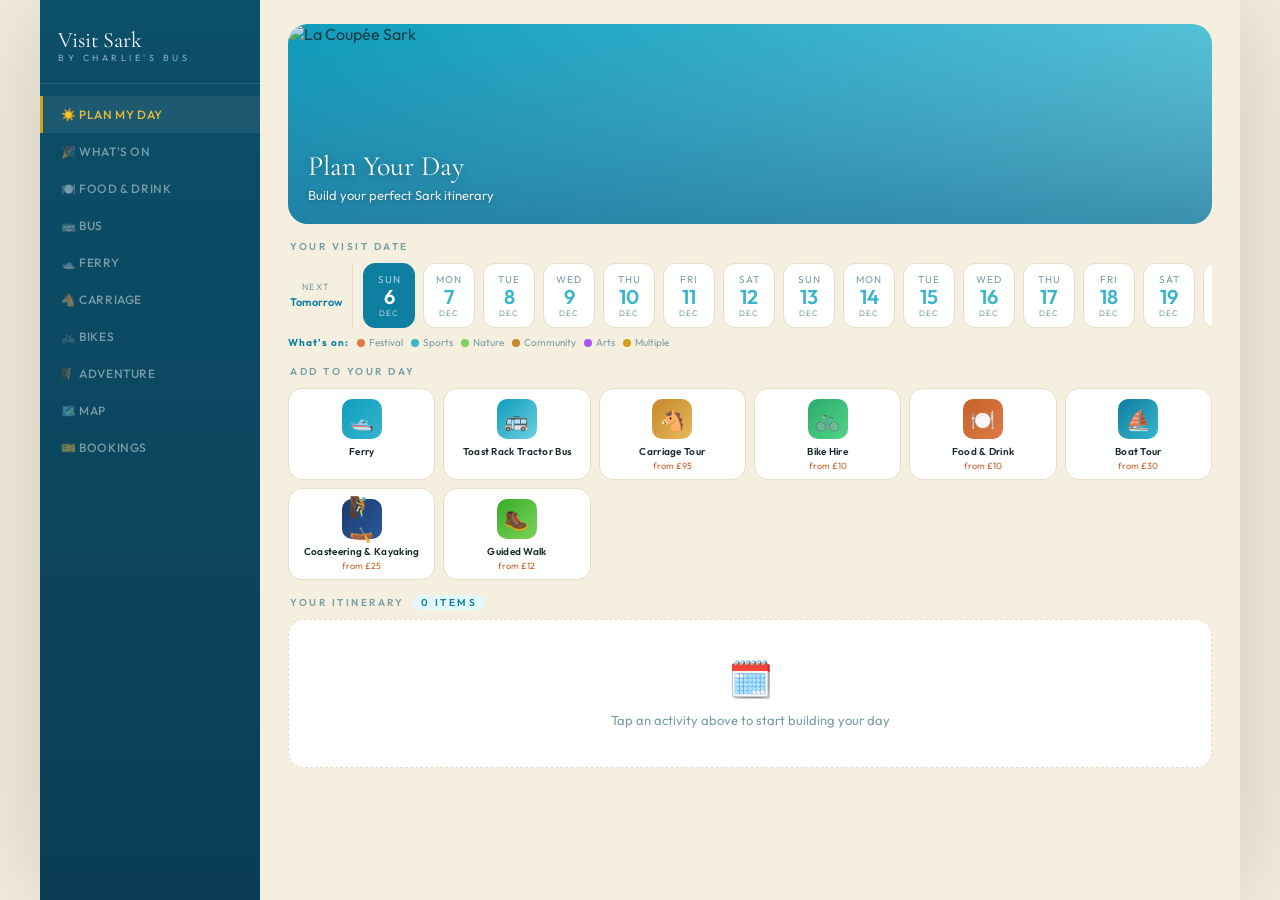
==== commit 8575d51f: "Better ferry functionality." ====
--- a/index.html
+++ b/index.html
@@ -2,7 +2,7 @@
 <html lang="en">
 <head>
 <meta charset="UTF-8">
-<meta name="viewport" content="width=device-width, initial-scale=1.0, maximum-scale=1.0, user-scalable=no">
+<meta name="viewport" content="width=device-width, initial-scale=1.0">
 <meta name="theme-color" content="#1a9bbc">
 <meta name="apple-mobile-web-app-capable" content="yes">
 <meta name="apple-mobile-web-app-status-bar-style" content="black-translucent">
@@ -73,23 +73,43 @@
     <!-- CALENDAR -->
     <div class="panel" id="panel-calendar">
       <div class="dp-header">
-        <div class="dp-title">Island Events Calendar</div>
-        <div class="dp-subtitle">Tap any highlighted day to see what's on and add it to your itinerary.</div>
-      </div>
-      <div class="cal-nav">
-        <button class="cal-nav-btn" onclick="calPrev()">‹</button>
-        <div class="cal-month-label" id="calMonthLabel"></div>
-        <button class="cal-nav-btn" onclick="calNext()">›</button>
-      </div>
-      <div class="cal-grid" id="calGrid"></div>
-      <div class="cal-legend">
-        <div class="cal-legend-item"><div class="cal-dot" style="background:#e07a45"></div> Festival</div>
-        <div class="cal-legend-item"><div class="cal-dot" style="background:#38b6cc"></div> Sports</div>
-        <div class="cal-legend-item"><div class="cal-dot" style="background:#7ad45a"></div> Nature</div>
-        <div class="cal-legend-item"><div class="cal-dot" style="background:#c4892a"></div> Community</div>
-        <div class="cal-legend-item"><div class="cal-dot" style="background:#a855f7"></div> Arts</div>
-      </div>
-      <div id="calEventDetail" class="cal-event-detail" style="display:none"></div>
+        <div class="dp-title">What's On</div>
+        <div class="dp-subtitle">Events, festivals and happenings on Sark.</div>
+      </div>
+      <div class="cal-view-toggle">
+        <button class="cal-toggle-btn active" id="calToggleCal" onclick="calSetView('calendar')">📅 Calendar</button>
+        <button class="cal-toggle-btn" id="calToggleList" onclick="calSetView('list')">☰ List</button>
+      </div>
+
+      <!-- Shared filter legend -->
+      <div class="cal-legend" id="calLegend">
+        <div class="cal-legend-item active" data-type="festival"  onclick="calToggleFilter(this)" style="--dot:#e07a45"><div class="cal-dot" style="background:#e07a45"></div> Festival</div>
+        <div class="cal-legend-item active" data-type="sports"    onclick="calToggleFilter(this)" style="--dot:#38b6cc"><div class="cal-dot" style="background:#38b6cc"></div> Sports</div>
+        <div class="cal-legend-item active" data-type="nature"    onclick="calToggleFilter(this)" style="--dot:#7ad45a"><div class="cal-dot" style="background:#7ad45a"></div> Nature</div>
+        <div class="cal-legend-item active" data-type="community" onclick="calToggleFilter(this)" style="--dot:#c4892a"><div class="cal-dot" style="background:#c4892a"></div> Community</div>
+        <div class="cal-legend-item active" data-type="arts"      onclick="calToggleFilter(this)" style="--dot:#a855f7"><div class="cal-dot" style="background:#a855f7"></div> Arts</div>
+        <div class="cal-legend-item active" data-type="ferry"     onclick="calToggleFilter(this)" style="--dot:#1a6bb5"><div class="cal-dot" style="background:#1a6bb5"></div> 🛥️ Ferry</div>
+      </div>
+
+      <!-- Calendar view -->
+      <div id="calViewCalendar">
+        <div class="cal-body-row">
+          <div>
+            <div class="cal-nav">
+              <button class="cal-nav-btn" onclick="calPrev()">‹</button>
+              <div class="cal-month-label" id="calMonthLabel"></div>
+              <button class="cal-nav-btn" onclick="calNext()">›</button>
+            </div>
+            <div class="cal-grid" id="calGrid"></div>
+          </div>
+          <div id="calEventDetail" class="cal-event-detail" style="display:none"></div>
+        </div>
+      </div>
+
+      <!-- List view -->
+      <div id="calViewList" style="display:none">
+        <div id="calListContent"></div>
+      </div>
     </div>
 
     <!-- DAY PLANNER -->
@@ -113,8 +133,8 @@
       <!-- Activity adder -->
       <div class="slabel">Add to Your Day</div>
       <div class="dp-add-grid" id="dpAddGrid">
-        <div class="dp-add-btn" onclick="dpAdd('ferry')"><div class="dp-add-icon" style="background:linear-gradient(135deg,#0e9dbd,#38b6cc)">🛥️</div><div class="dp-add-label">Ferry</div><div class="dp-add-price">from £20.77</div></div>
-        <div class="dp-add-btn" onclick="dpAdd('bus')"><div class="dp-add-icon" style="background:linear-gradient(135deg,#0e9dbd,#6dcfe0)">🚌</div><div class="dp-add-label">Toast Rack Tractor Bus</div><div class="dp-add-price">from £1.80</div></div>
+        <div class="dp-add-btn" onclick="dpAdd('ferry')"><div class="dp-add-icon" style="background:linear-gradient(135deg,#0e9dbd,#38b6cc)">🛥️</div><div class="dp-add-label">Ferry</div></div>
+        <div class="dp-add-btn" onclick="dpAdd('bus')"><div class="dp-add-icon" style="background:linear-gradient(135deg,#0e9dbd,#6dcfe0)">🚌</div><div class="dp-add-label">Toast Rack Tractor Bus</div></div>
         <div class="dp-add-btn" onclick="dpAdd('carriage')"><div class="dp-add-icon" style="background:linear-gradient(135deg,#c4892a,#e8b85a)">🐴</div><div class="dp-add-label">Carriage Tour</div><div class="dp-add-price">from £95</div></div>
         <div class="dp-add-btn" onclick="dpAdd('bike')"><div class="dp-add-icon" style="background:linear-gradient(135deg,#2aab6b,#52d48a)">🚲</div><div class="dp-add-label">Bike Hire</div><div class="dp-add-price">from £10</div></div>
         <div class="dp-add-btn" onclick="dpAdd('food')"><div class="dp-add-icon" style="background:linear-gradient(135deg,#c4612a,#e07a45)">🍽️</div><div class="dp-add-label">Food &amp; Drink</div><div class="dp-add-price">from £10</div></div>
@@ -253,7 +273,7 @@
       </div>
 
       <!-- Operator selector -->
-      <div class="slabel">Travelling from</div>
+      <div class="slabel">Connection</div>
       <div style="display:flex;gap:8px;margin-bottom:16px;">
         <div class="bus-type-btn selected" id="ferry-op-shipping" onclick="selectFerryOp('shipping',this)" style="flex:1;">
           <span class="btb-icon">🇬🇬</span>
@@ -307,9 +327,9 @@
           </div>
 
           <div style="padding:0 14px 4px;">
-            <div class="slabel" style="padding:12px 0 6px;margin:0;">Visit Date</div>
+            <div class="slabel" style="padding:12px 0 6px;margin:0;">Outbound Date</div>
             <div class="date-row" id="ferryDateRow" style="margin-bottom:10px;"></div>
-            <div class="slabel" style="padding:4px 0 6px;margin:0;">Sailings</div>
+            <div class="slabel" style="padding:4px 0 6px;margin:0;">Outbound Sailings</div>
             <div id="ferry-sailing-info" style="background:var(--sea-pale);border-radius:10px;padding:10px 12px;font-size:12px;color:var(--sea-deep);line-height:1.8;margin-bottom:8px;">
               Loading sailings…
             </div>
@@ -320,6 +340,19 @@
             <div id="ferry-ret-chips" style="display:none;margin-bottom:4px;">
               <div style="font-size:11px;color:var(--fog);margin-bottom:6px;" id="ferry-ret-label">Return from Sark</div>
               <div class="time-grid" id="ferry-ret-grid"></div>
+            </div>
+            <!-- Period return: separate return date + sailings -->
+            <div id="ferry-periodret-row" style="display:none;">
+              <div class="slabel" style="padding:12px 0 6px;margin:0;">Return Date</div>
+              <div class="date-row" id="ferryRetDateRow" style="margin-bottom:10px;"></div>
+              <div class="slabel" style="padding:4px 0 6px;margin:0;">Return Sailings</div>
+              <div id="ferry-ret-sailing-info" style="background:var(--sea-pale);border-radius:10px;padding:10px 12px;font-size:12px;color:var(--sea-deep);line-height:1.8;margin-bottom:8px;">
+                Select a return date
+              </div>
+              <div id="ferry-ret-date-chips" style="display:none;margin-bottom:4px;">
+                <div style="font-size:11px;color:var(--fog);margin-bottom:6px;">Departures from Sark</div>
+                <div class="time-grid" id="ferry-ret-date-grid"></div>
+              </div>
             </div>
           </div>
           <div style="margin:4px 14px 0;background:var(--sea-pale);border-radius:10px;padding:10px 12px;font-size:11px;color:var(--sea-deep);line-height:1.6;">
@@ -369,7 +402,13 @@
           </div>
           <div style="padding:14px 14px 0;">
 
-            <div class="slabel" style="padding:0;margin-bottom:8px;">From</div>
+            <div class="slabel" style="padding:0;margin-bottom:8px;">Ticket Type</div>
+            <div class="bus-type-row" style="margin-bottom:14px;">
+              <div id="mtab-type-single" class="bus-type-btn selected" onclick="mancheTabType('single')"><span class="btb-icon">🎫</span><div class="btb-name">Single</div></div>
+              <div id="mtab-type-return" class="bus-type-btn"          onclick="mancheTabType('return')"><span class="btb-icon">🔄</span><div class="btb-name">Return</div></div>
+            </div>
+
+            <div class="slabel" style="padding:0;margin-bottom:8px;">Connection</div>
             <div style="display:flex;gap:8px;margin-bottom:14px;">
               <div id="mtab-from-jersey" class="bus-type-btn selected" onclick="mancheTabFrom('jersey')" style="flex:1;"><span class="btb-icon">🇯🇪</span><div class="btb-name">Jersey</div><div class="btb-price">~1h 10min direct</div></div>
               <div id="mtab-from-france" class="bus-type-btn"          onclick="mancheTabFrom('france')" style="flex:1;"><span class="btb-icon">🇫🇷</span><div class="btb-name">France</div><div class="btb-price">Via Jersey · 2 legs</div></div>
@@ -377,7 +416,7 @@
 
             <div id="mtab-france-ports" style="display:none;margin-bottom:14px;">
               <div class="slabel" style="padding:0;margin-bottom:8px;">French Port</div>
-              <div style="display:flex;flex-direction:column;gap:6px;">
+              <div style="display:flex;flex-direction:row;gap:6px;">
                 <div id="mtab-port-granville" class="bus-type-btn selected" onclick="mancheTabPort('granville')" style="text-align:left;padding:10px 14px;display:flex;justify-content:space-between;"><span>🇫🇷 Granville</span><span class="btb-price">~55min to Jersey</span></div>
                 <div id="mtab-port-carteret"  class="bus-type-btn"          onclick="mancheTabPort('carteret')"  style="text-align:left;padding:10px 14px;display:flex;justify-content:space-between;"><span>🇫🇷 Barneville-Carteret</span><span class="btb-price">~1h 05min to Jersey</span></div>
                 <div id="mtab-port-dielette"  class="bus-type-btn"          onclick="mancheTabPort('dielette')"  style="text-align:left;padding:10px 14px;display:flex;justify-content:space-between;"><span>🇫🇷 Diélette</span><span class="btb-price">~1h 05min to Jersey</span></div>
@@ -385,28 +424,27 @@
               <div style="background:#fff4ee;border-radius:10px;padding:8px 12px;font-size:10px;color:#c4612a;margin-top:8px;">🛂 Passport required · Book 2 legs on manche-iles.com</div>
             </div>
 
-            <div class="slabel" style="padding:0;margin-bottom:8px;">Ticket Type</div>
-            <div class="bus-type-row" style="margin-bottom:14px;">
-              <div id="mtab-type-single" class="bus-type-btn selected" onclick="mancheTabType('single')"><span class="btb-icon">🎫</span><div class="btb-name">Single</div></div>
-              <div id="mtab-type-return" class="bus-type-btn"          onclick="mancheTabType('return')"><span class="btb-icon">🔄</span><div class="btb-name">Return</div></div>
-            </div>
-
             <div class="slabel" style="padding:0;margin-bottom:8px;">Direction</div>
             <div style="display:flex;gap:8px;margin-bottom:14px;">
-              <div id="mtab-dir-tosark"     class="bus-type-btn selected" onclick="mancheTabDir('tosark')"     style="flex:1;"><span class="btb-icon"></span><div class="btb-name" id="mtab-dir-tosark-label"   style="font-size:11px;">Jersey → Sark</div></div>
-              <div id="mtab-dir-fromsark"   class="bus-type-btn"          onclick="mancheTabDir('fromsark')"   style="flex:1;"><span class="btb-icon">↩️</span><div class="btb-name" id="mtab-dir-fromsark-label" style="font-size:11px;">Sark → Jersey</div></div>
+              <div id="mtab-dir-tosark"   class="bus-type-btn selected" onclick="mancheTabDir('tosark')"   style="flex:1;"><span class="btb-icon"></span><div class="btb-name" id="mtab-dir-tosark-label"   style="font-size:11px;">Jersey → Sark</div></div>
+              <div id="mtab-dir-fromsark" class="bus-type-btn"          onclick="mancheTabDir('fromsark')" style="flex:1;"><span class="btb-icon">↩️</span><div class="btb-name" id="mtab-dir-fromsark-label" style="font-size:11px;">Sark → Jersey</div></div>
             </div>
 
             <div class="slabel" style="padding:0;margin-bottom:8px;">Passengers</div>
-            <div class="pax-rows">
+            <div class="pax-rows" style="margin-bottom:14px;">
               <div class="pax-row"><div><div class="pax-row-label">Adults</div></div><div class="pax-ctrl"><button class="pax-btn" onclick="mancheTabPax('adult',-1)">−</button><div class="pax-num" id="mtab-adult-num">1</div><button class="pax-btn" onclick="mancheTabPax('adult',1)">+</button></div></div>
               <div class="pax-row"><div><div class="pax-row-label">Children</div><div class="pax-row-price">4–14 yrs</div></div><div class="pax-ctrl"><button class="pax-btn" onclick="mancheTabPax('child',-1)">−</button><div class="pax-num" id="mtab-child-num">0</div><button class="pax-btn" onclick="mancheTabPax('child',1)">+</button></div></div>
               <div class="pax-row"><div><div class="pax-row-label">Infants</div><div class="pax-row-price">Under 4 · Free</div></div><div class="pax-ctrl"><button class="pax-btn" onclick="mancheTabPax('infant',-1)">−</button><div class="pax-num" id="mtab-infant-num">0</div><button class="pax-btn" onclick="mancheTabPax('infant',1)">+</button></div></div>
             </div>
 
-            <div class="slabel" style="padding:12px 0 8px;margin:0;">Next Sailing</div>
-            <div id="mtab-sailing-info" style="background:var(--sea-pale);border-radius:10px;padding:10px 12px;font-size:12px;color:var(--sea-deep);margin-bottom:14px;line-height:1.7;">
-              Select a date in your plan to see sailings
+            <div class="slabel" style="padding:0;margin-bottom:6px;">Outbound Date</div>
+            <div class="date-row" id="mancheDateRow" style="margin-bottom:10px;"></div>
+            <div id="mtab-sailing-info" style="background:var(--sea-pale);border-radius:10px;padding:10px 12px;font-size:12px;color:var(--sea-deep);margin-bottom:8px;line-height:1.7;">
+              Loading sailings…
+            </div>
+            <div id="mtab-time-chips" style="display:none;margin-bottom:14px;">
+              <div style="font-size:11px;color:var(--fog);margin-bottom:6px;" id="mtab-time-label">Departure time</div>
+              <div class="time-grid" id="mtab-time-grid"></div>
             </div>
 
           </div>
@@ -964,7 +1002,9 @@
 function iossGetSailings(d){return IOSS_TIMETABLE[d]||null;}
 
 
-const WORKER_URL='https://YOUR_WORKER.workers.dev';
+const WORKER_URL=location.hostname==='localhost'||location.hostname==='127.0.0.1'
+  ? 'http://localhost:8787'
+  : 'https://YOUR_WORKER.workers.dev';
 
 const PHOTOS={
   bus:       'https://images.unsplash.com/photo-1558618666-fcd25c85cd64?w=900&h=500&fit=crop&q=80',
@@ -1013,7 +1053,9 @@
   populateDatesYear('bikeDates',iso=>S.bike.date=iso);
   dpInit();
   renderEat();
-  calRender();
+  initEvents();
+  initFerrySailings();
+  initFares();
   populateDatesYear('foodDates',iso=>S.food.date=iso);
   setTimeout(()=>document.getElementById('splash').classList.add('hide'),1800);
   const p=new URLSearchParams(location.search);
@@ -1210,7 +1252,20 @@
 
   cb(dates[0].iso);
 
-  // Insert legend below if not already there
+  // Wrap in .date-row-wrap with a next-date label if not already wrapped
+  if(!el.parentElement.classList.contains('date-row-wrap')){
+    const wrap=document.createElement('div');
+    wrap.className='date-row-wrap';
+    el.parentNode.insertBefore(wrap,el);
+    const nextLabel=document.createElement('div');
+    nextLabel.className='date-row-next';
+    nextLabel.id=elId+'-next';
+    nextLabel.innerHTML=`<div class="date-row-next-label">Next</div><div class="date-row-next-date">${formatNextDate(dates[0].iso)}</div>`;
+    wrap.appendChild(nextLabel);
+    wrap.appendChild(el);
+  }
+
+  // Insert legend below wrap if not already there
   const legendId=elId+'-legend';
   if(!document.getElementById(legendId)){
     const legend=document.createElement('div');
@@ -1220,18 +1275,62 @@
       {color:'#7ad45a',label:'Nature'},{color:'#c4892a',label:'Community'},
       {color:'#a855f7',label:'Arts'},{color:'#d4a017',label:'Multiple'},
     ].map(l=>`<div class="date-legend-item"><div class="date-legend-dot" style="background:${l.color}"></div>${l.label}</div>`).join('');
-    el.insertAdjacentElement('afterend',legend);
-  }
+    el.parentElement.insertAdjacentElement('afterend',legend);
+  }
+}
+
+function refreshDateRowColors(elId){
+  const el=document.getElementById(elId); if(!el) return;
+  const EVENT_TYPE_PRIORITY=['festival','sports','nature','community','arts'];
+  el.querySelectorAll('.date-chip').forEach(chip=>{
+    const onclick=chip.getAttribute('onclick')||'';
+    const m=onclick.match(/'(\d{4}-\d{2}-\d{2})'/);
+    if(!m) return;
+    const iso=m[1];
+    const evts=(EVENT_MAP[iso]||[]);
+    const types=[...new Set(evts.map(e=>e.type))];
+    const primaryType=EVENT_TYPE_PRIORITY.find(t=>types.includes(t))||(types[0]||null);
+    chip.classList.remove('has-event','ev-multi','ev-festival','ev-sports','ev-nature','ev-community','ev-arts','ev-ferry');
+    if(evts.length>0){
+      chip.classList.add('has-event');
+      chip.classList.add(evts.length>1&&types.length>1?'ev-multi':`ev-${primaryType}`);
+    }
+  });
+}
+
+function formatNextDate(iso){
+  const d=new Date(iso+'T12:00:00');
+  const today=new Date(); today.setHours(0,0,0,0);
+  const diff=Math.round((d-today)/86400000);
+  if(diff===0) return 'Today';
+  if(diff===1) return 'Tomorrow';
+  return d.toLocaleDateString('en-GB',{weekday:'short',day:'numeric',month:'short'});
 }
 function pickDate(el,rowId,iso){
   document.getElementById(rowId).querySelectorAll('.date-chip').forEach(c=>c.classList.remove('selected'));
   el.classList.add('selected');
+  // Return date row has its own handler — don't touch dpDate or outbound sailings
+  if(rowId==='ferryRetDateRow'){
+    ferryState.retDate=iso;
+    ferryTabUpdateReturnSailings();
+    return;
+  }
   dpDate = iso;
+  const nextLbl=document.getElementById(rowId+'-next');
+  if(nextLbl) nextLbl.querySelector('.date-row-next-date').textContent=formatNextDate(iso);
   if(rowId==='bikeDates') S.bike.date=iso;
   else if(rowId==='foodDates') S.food.date=iso;
   // Keep ferry date row in sync with planner row and vice versa
   if(rowId==='plannerDateRow') syncDateRow('ferryDateRow', iso);
-  if(rowId==='ferryDateRow')   syncDateRow('plannerDateRow', iso);
+  if(rowId==='ferryDateRow'){
+    syncDateRow('plannerDateRow', iso);
+    // Sync return date to outbound date for period returns
+    if(ferryState.type==='periodret'){
+      ferryState.retDate=iso;
+      syncDateRow('ferryRetDateRow', iso);
+      ferryTabUpdateReturnSailings();
+    }
+  }
   ferryTabUpdateSailings();
 }
 function syncDateRow(rowId, iso){
@@ -1526,7 +1625,7 @@
     </div>
     <div style="padding:14px 18px 32px;">
 
-      <div class="slabel">Travelling from</div>
+      <div class="slabel">Connection</div>
       <div style="display:flex;flex-wrap:wrap;gap:8px;margin-bottom:14px;">
         <div id="fpop-shipping" class="bus-type-btn selected" onclick="fpSelectOp('shipping')" style="flex:1;min-width:calc(50% - 4px);">
           <span class="btb-icon">🇬🇬</span><div class="btb-name">Guernsey</div>
@@ -2287,40 +2386,163 @@
 }
 
 /* ── CALENDAR ────────────────────────────────────────────────────────── */
-const SARK_EVENTS=[
-  {date:'2026-04-18',name:'Good Friday Tradition',desc:'Traditional Good Friday celebrations on the island.',type:'community',color:'#c4892a'},
-  {date:'2026-05-01',name:'La Beltane',desc:'May Day celebrations at La Seigneurie Gardens.',type:'festival',color:'#e07a45'},
-  {date:'2026-05-09',name:'Liberation Day',desc:'Channel Islands Liberation Day celebration.',type:'community',color:'#c4892a'},
-  {date:'2026-06-01',name:'Creative Sark',desc:'A week of creative workshops and arts events across the island.',type:'arts',color:'#a855f7'},
-  {date:'2026-06-05',name:'Creative Sark',desc:'Creative Sark arts week continues.',type:'arts',color:'#a855f7'},
-  {date:'2026-06-20',name:'Sark Folk Festival',desc:'Annual folk music festival. Live performances across the island.',type:'festival',color:'#e07a45'},
-  {date:'2026-06-21',name:'Sark Folk Festival',desc:'Folk Festival day two. Sessions at The Old Hall and outdoor stages.',type:'festival',color:'#e07a45'},
-  {date:'2026-07-04',name:'Sark Sheep Racing',desc:"The world-famous Sark sheep racing — don't miss it!",type:'sports',color:'#38b6cc'},
-  {date:'2026-07-11',name:'Sark Triathlon',desc:'Swim, run and cycle your way around Sark!',type:'sports',color:'#38b6cc'},
-  {date:'2026-07-18',name:'Sark to Jersey Swim',desc:'Annual open-water channel swim.',type:'sports',color:'#38b6cc'},
-  {date:'2026-08-01',name:'Astronomy Week',desc:'Sark Dark Sky Island — stargazing events and guided astronomy nights.',type:'nature',color:'#7ad45a'},
-  {date:'2026-08-08',name:'Flower Show',desc:'Annual Sark Flower and Horticultural Show.',type:'community',color:'#c4892a'},
-  {date:'2026-08-15',name:'Sark Summer Fête',desc:'Annual island fête with games, stalls, food and live entertainment.',type:'festival',color:'#e07a45'},
-  {date:'2026-08-22',name:'Gig Racing',desc:'Traditional Channel Islands gig boat racing around Sark.',type:'sports',color:'#38b6cc'},
-  {date:'2026-09-13',name:'Autumn Walking Festival',desc:"Guided walking weekends exploring the island trails.",type:'nature',color:'#7ad45a'},
-  {date:'2026-09-14',name:'Autumn Walking Festival',desc:'Walking festival continues — cliff paths and nature walks.',type:'nature',color:'#7ad45a'},
-  {date:'2026-10-31',name:'Dark Sky Festival',desc:"Sark celebrates its Dark Sky Island status with special astronomy events.",type:'nature',color:'#7ad45a'},
-  {date:'2026-12-24',name:'Christmas on Sark',desc:'Carols and festivities in the island chapel and village.',type:'community',color:'#c4892a'},
-];
-(function(){
-  const start=new Date('2026-03-01'),end=new Date('2026-10-31');
-  for(let d=new Date(start);d<=end;d.setDate(d.getDate()+1)){
-    const iso=d.toISOString().split('T')[0],dow=d.getDay();
-    if(dow===2) SARK_EVENTS.push({date:iso,name:'Cricket Friendly',desc:'Weekly cricket. All levels welcome.',type:'sports',color:'#38b6cc'});
-    if(dow===3) SARK_EVENTS.push({date:iso,name:'Jam Night',desc:'Weekly jam session at The Old Hall.',type:'arts',color:'#a855f7'});
-    if(dow===0) SARK_EVENTS.push({date:iso,name:'Sark Yoga',desc:'Restorative yoga class.',type:'nature',color:'#7ad45a'});
-  }
-})();
-
+let SARK_EVENTS=[];
 const EVENT_MAP={};
-SARK_EVENTS.forEach(e=>{if(!EVENT_MAP[e.date])EVENT_MAP[e.date]=[];EVENT_MAP[e.date].push(e);});
+
+function expandEventRows(rows){
+  const out=[];
+  for(const r of rows){
+    if(!r.recurring){
+      if(r.event_date) out.push({date:r.event_date,name:r.name,desc:r.description||'',type:r.type,color:r.color});
+    } else {
+      const start=new Date(r.recur_start+'T12:00:00'),end=new Date(r.recur_end+'T12:00:00');
+      const days=new Set(r.recur_days||[]);
+      for(let d=new Date(start);d<=end;d.setDate(d.getDate()+1)){
+        if(!days.size||days.has(d.getDay()))
+          out.push({date:d.toISOString().split('T')[0],name:r.name,desc:r.description||'',type:r.type,color:r.color});
+      }
+    }
+  }
+  return out;
+}
+
+function buildEventMap(){
+  Object.keys(EVENT_MAP).forEach(k=>delete EVENT_MAP[k]);
+  SARK_EVENTS.filter(e=>e.type!=='ferry').forEach(e=>{if(!EVENT_MAP[e.date])EVENT_MAP[e.date]=[];EVENT_MAP[e.date].push(e);});
+  // Inject IOSS sailings
+  Object.entries(IOSS_TIMETABLE).forEach(([date,s])=>{
+    if(!EVENT_MAP[date]) EVENT_MAP[date]=[];
+    const gsy=s.gsy.join(', ');
+    const sark=s.sark.join(', ');
+    EVENT_MAP[date].push({date,type:'ferry',color:'#1a6bb5',name:'Isle of Sark Shipping',desc:`From Guernsey: ${gsy} · From Sark: ${sark}`});
+  });
+  // Inject Manche Iles sailings
+  Object.entries(MANCHE_TIMETABLE).forEach(([date,s])=>{
+    if(!EVENT_MAP[date]) EVENT_MAP[date]=[];
+    EVENT_MAP[date].push({date,type:'ferry',color:'#0e6fa3',name:'Manche Iles',desc:`Departs Jersey: ${s.dep} · Departs Sark: ${s.ret}`});
+  });
+}
+
+async function initEvents(){
+  try{
+    const res=await fetch(`${WORKER_URL}/events`);
+    if(res.ok){
+      const rows=await res.json();
+      SARK_EVENTS=expandEventRows(rows);
+    }
+  }catch(e){
+    console.warn('Could not load events from server:',e);
+  }
+  buildEventMap();
+  calRender();
+  ['plannerDateRow','ferryDateRow','ferryRetDateRow','bikeDates','foodDates','charterDateRow'].forEach(refreshDateRowColors);
+}
+
+async function initFares(){
+  try{
+    const res=await fetch(`${WORKER_URL}/fares`);
+    if(!res.ok) return;
+    const rows=await res.json();
+    const f={}; // keyed by "provider/ticket_type"
+    rows.forEach(r=>{ f[`${r.provider}/${r.ticket_type}`]=parseFloat(r.total); });
+    const g=k=>f[k]; // helper
+
+    // Update FERRY_FARES
+    if(g('ioss/adult-single'))          FERRY_FARES.single.adult       = g('ioss/adult-single');
+    if(g('ioss/child-single'))          FERRY_FARES.single.child       = g('ioss/child-single');
+    if(g('ioss/dog-single'))            FERRY_FARES.single.dog         = g('ioss/dog-single');
+    if(g('ioss/adult-dayret-offpeak'))  FERRY_FARES.dayret.adult       = g('ioss/adult-dayret-offpeak');
+    if(g('ioss/child-dayret-offpeak'))  FERRY_FARES.dayret.child       = g('ioss/child-dayret-offpeak');
+    if(g('ioss/adult-dayret-peak'))     FERRY_FARES.dayret.peakAdult   = g('ioss/adult-dayret-peak');
+    if(g('ioss/child-dayret-peak'))     FERRY_FARES.dayret.peakChild   = g('ioss/child-dayret-peak');
+    if(g('ioss/dog-return'))            FERRY_FARES.dayret.dog         = g('ioss/dog-return');
+    if(g('ioss/adult-period-return'))   FERRY_FARES.periodret.adult    = g('ioss/adult-period-return');
+    if(g('ioss/child-period-return'))   FERRY_FARES.periodret.child    = g('ioss/child-period-return');
+    if(g('ioss/dog-return'))            FERRY_FARES.periodret.dog      = g('ioss/dog-return');
+
+    // Update BUS fares
+    if(g('bus/adult-single'))  BUS.single.adult = g('bus/adult-single');
+    if(g('bus/child-single'))  BUS.single.child = g('bus/child-single');
+    if(g('bus/adult-return'))  BUS.return.adult = g('bus/adult-return');
+    if(g('bus/child-return'))  BUS.return.child = g('bus/child-return');
+
+    // Sync DP_ITEMS so day planner prices match
+    DP_ITEMS.ferry.priceAdult  = FERRY_FARES.single.adult;
+    DP_ITEMS.ferry.priceChild  = FERRY_FARES.single.child;
+    DP_ITEMS.ferry.returnAdult = FERRY_FARES.periodret.adult;
+    DP_ITEMS.ferry.returnChild = FERRY_FARES.periodret.child;
+    DP_ITEMS.bus.priceAdult    = BUS.single.adult;
+    DP_ITEMS.bus.priceChild    = BUS.single.child;
+    DP_ITEMS.bus.returnAdult   = BUS.return.adult;
+    DP_ITEMS.bus.returnChild   = BUS.return.child;
+
+    // Refresh displayed price labels
+    const fmt=n=>n<1?Math.round(n*100)+'p':'£'+n.toFixed(2);
+    const fa=FERRY_FARES, ba=BUS;
+    const setTxt=(id,v)=>{const el=document.getElementById(id);if(el)el.textContent=v;};
+setTxt('ferry-adult-unit',`£${fa.single.adult.toFixed(2)} each`);
+    setTxt('ferry-child-unit',`£${fa.single.child.toFixed(2)} each`);
+    setTxt('ferry-dog-unit',  `£${fa.single.dog.toFixed(2)} single · £${fa.dayret.dog.toFixed(2)} return`);
+    setTxt('bus-adult-unit',  `${fmt(ba.single.adult)} single · ${fmt(ba.return.adult)} return`);
+    setTxt('bus-child-unit',  `${fmt(ba.single.child)} single · ${fmt(ba.return.child)} return`);
+    updateFerrySummary?.();
+    updateBusSummary?.();
+    fpUpdateSummary?.();
+  }catch(e){
+    console.warn('Could not load fares:',e);
+  }
+}
+
+async function initFerrySailings(){
+  try{
+    const res=await fetch(`${WORKER_URL}/ferry-sailings`);
+    if(res.ok){
+      const rows=await res.json();
+      // Clear and repopulate timetable objects from DB
+      Object.keys(IOSS_TIMETABLE).forEach(k=>delete IOSS_TIMETABLE[k]);
+      Object.keys(MANCHE_TIMETABLE).forEach(k=>delete MANCHE_TIMETABLE[k]);
+      rows.forEach(r=>{
+        if(r.operator==='ioss'){
+          IOSS_TIMETABLE[r.sailing_date]={gsy:r.gsy_times||[],sark:r.sark_times||[]};
+        } else if(r.operator==='manche-iles'){
+          MANCHE_TIMETABLE[r.sailing_date]={dep:r.dep_time,ret:r.ret_time};
+        }
+      });
+    }
+  }catch(e){
+    console.warn('Could not load ferry sailings from server:',e);
+  }
+  // Rebuild event map with fresh timetable data and re-render
+  buildEventMap();
+  calRender();
+  if(calView==='list') calRenderList();
+  ['plannerDateRow','ferryDateRow','ferryRetDateRow','bikeDates','foodDates','charterDateRow'].forEach(refreshDateRowColors);
+  ferryTabUpdateSailings();
+  if(typeof fpUpdateSailingsPanel==='function') fpUpdateSailingsPanel();
+  // Repopulate Manche date row now that timetable is loaded from DB
+  const mancheRow=document.getElementById('mancheDateRow');
+  if(mancheRow) mancheRow.innerHTML='';
+  populateMancheDates();
+}
 
 let calYear=new Date().getFullYear(),calMonth=new Date().getMonth(),calSelectedDate=null;
+let calActiveFilters=new Set(['festival','sports','nature','community','arts','ferry']);
+
+function calToggleFilter(el){
+  const type=el.dataset.type;
+  if(calActiveFilters.has(type)){
+    if(calActiveFilters.size===1) return; // keep at least one active
+    calActiveFilters.delete(type);
+    el.classList.remove('active');
+  } else {
+    calActiveFilters.add(type);
+    el.classList.add('active');
+  }
+  calRender();
+  if(calView==='list') calRenderList();
+  const d=document.getElementById('calEventDetail');
+  if(d) d.style.display='none';
+}
 
 function calRender(){
   const label=document.getElementById('calMonthLabel');
@@ -2336,7 +2558,7 @@
   const dayCells=Array.from({length:daysInMonth},(_,i)=>{
     const num=i+1;
     const iso=`${calYear}-${String(calMonth+1).padStart(2,'0')}-${String(num).padStart(2,'0')}`;
-    const evts=EVENT_MAP[iso]||[];
+    const evts=(EVENT_MAP[iso]||[]).filter(e=>calActiveFilters.has(e.type));
     const dots=evts.slice(0,3).map(e=>`<div class="cal-dot" style="background:${e.color||'#999'}"></div>`).join('');
     const classes=['cal-day',iso===today?'today':'',iso===calSelectedDate?'selected':'',evts.length>0?'has-event':''].filter(Boolean).join(' ');
     return `<div class="${classes}" onclick="calSelectDay('${iso}')">${num}${dots?`<div class="cal-dots">${dots}</div>`:''}</div>`;
@@ -2346,7 +2568,7 @@
 
 function calSelectDay(iso){
   calSelectedDate=iso;calRender();
-  const evts=EVENT_MAP[iso]||[];
+  const evts=(EVENT_MAP[iso]||[]).filter(e=>calActiveFilters.has(e.type));
   const detail=document.getElementById('calEventDetail');
   if(!detail)return;
   if(!evts.length){detail.style.display='none';return;}
@@ -2368,6 +2590,31 @@
 
 function calPrev(){calMonth--;if(calMonth<0){calMonth=11;calYear--;}calRender();const d=document.getElementById('calEventDetail');if(d)d.style.display='none';}
 function calNext(){calMonth++;if(calMonth>11){calMonth=0;calYear++;}calRender();const d=document.getElementById('calEventDetail');if(d)d.style.display='none';}
+
+let calView='calendar';
+function calSetView(v){
+  calView=v;
+  document.getElementById('calViewCalendar').style.display=v==='calendar'?'':'none';
+  document.getElementById('calViewList').style.display=v==='list'?'':'none';
+  document.getElementById('calToggleCal').classList.toggle('active',v==='calendar');
+  document.getElementById('calToggleList').classList.toggle('active',v==='list');
+  if(v==='list') calRenderList();
+}
+
+function calRenderList(){
+  const today=new Date().toISOString().split('T')[0];
+  const upcoming=Object.entries(EVENT_MAP).filter(([d])=>d>=today).flatMap(([,evts])=>evts).filter(e=>calActiveFilters.has(e.type)).sort((a,b)=>a.date.localeCompare(b.date)||a.name.localeCompare(b.name));
+  if(!upcoming.length){document.getElementById('calListContent').innerHTML='<p style="text-align:center;color:var(--fog);padding:32px">No upcoming events.</p>';return;}
+  let lastMonth='';
+  const html=upcoming.map(e=>{
+    const d=new Date(e.date+'T12:00:00');
+    const monthKey=d.toLocaleDateString('en-GB',{month:'long',year:'numeric'});
+    const dateStr=d.toLocaleDateString('en-GB',{weekday:'short',day:'numeric',month:'short'});
+    const header=monthKey!==lastMonth?(lastMonth=monthKey,`<div class="cal-list-month">${monthKey}</div>`):'';
+    return `${header}<div class="cal-list-item"><div class="cal-event-dot" style="background:${e.color||'#999'}"></div><div><div class="cal-event-name">${e.name}</div><div class="cal-list-date">${dateStr}</div><div class="cal-event-desc">${e.desc}</div><button class="cal-add-to-plan" onclick="calAddToPlan('${e.name.replace(/'/g,"\\'")}','${e.date}')">+ Add to My Day</button></div></div>`;
+  }).join('');
+  document.getElementById('calListContent').innerHTML=html;
+}
 
 const _dpItemTotalOrig = dpItemTotal;
 function dpItemTotal(planItem){
@@ -2681,7 +2928,7 @@
   periodret: { adult:39.99, child:18.50, dog:10.39 },
 };
 
-let ferryState = { type:'single', dir:'gsy', adults:1, children:0, infants:0, dogs:0, depTime:'08:00', retTime:'08:30', retLegTime:'08:30' };
+let ferryState = { type:'single', dir:'gsy', adults:1, children:0, infants:0, dogs:0, depTime:'08:00', retTime:'08:30', retLegTime:'08:30', retDate:null };
 
 function selectFerryOp(op, el){
   document.querySelectorAll('[id^="ferry-op-"]').forEach(b=>b.classList.remove('selected'));
@@ -2690,7 +2937,7 @@
   const isCharter = op==='charter';
   const isShipping= op==='shipping';
   document.getElementById('ferry-shipping-section').style.display = isShipping ? 'block' : 'none';
-  document.getElementById('ferry-manche-section').style.display   = isManche   ? 'block' : 'none'; if(isManche){ mancheTabUpdateDirLabels(); mancheTabUpdateSailing(); }
+  document.getElementById('ferry-manche-section').style.display   = isManche   ? 'block' : 'none'; if(isManche){ mancheTabUpdateDirLabels(); populateMancheDates(); mancheTabUpdateSailing(); }
   document.getElementById('ferry-charter-section').style.display  = isCharter  ? 'block' : 'none';
 }
 
@@ -2698,8 +2945,46 @@
   ferryState.type = t;
   document.querySelectorAll('[id^="ferry-type-"]').forEach(b=>b.classList.remove('selected'));
   el.classList.add('selected');
+  const isPeriod = t === 'periodret';
+  document.getElementById('ferry-periodret-row').style.display = isPeriod ? 'block' : 'none';
+  if(isPeriod){
+    if(!document.getElementById('ferryRetDateRow').children.length){
+      populateDatesYear('ferryRetDateRow', iso => {
+        ferryState.retDate = iso;
+        ferryTabUpdateReturnSailings();
+      });
+    }
+    // Default return date to the current outbound date
+    if(dpDate){ ferryState.retDate=dpDate; syncDateRow('ferryRetDateRow',dpDate); ferryTabUpdateReturnSailings(); }
+  }
   ferryTabUpdateSailings();
   updateFerryPriceLabels();
+  updateFerrySummary();
+}
+
+function ferryTabUpdateReturnSailings(){
+  const ref = ferryState.retDate;
+  const infoEl = document.getElementById('ferry-ret-sailing-info');
+  const chipsEl = document.getElementById('ferry-ret-date-chips');
+  const gridEl  = document.getElementById('ferry-ret-date-grid');
+  if(!infoEl) return;
+  if(!ref){ infoEl.innerHTML='Select a return date'; chipsEl.style.display='none'; return; }
+  const s = iossGetSailings(ref);
+  const fmtD = iso=>new Date(iso+'T12:00:00').toLocaleDateString('en-GB',{weekday:'short',day:'numeric',month:'short'});
+  if(!s){
+    infoEl.style.background='#fff4ee'; infoEl.style.color='#c4612a';
+    infoEl.innerHTML=`⚠️ No scheduled sailing on ${fmtD(ref)}`;
+    chipsEl.style.display='none'; return;
+  }
+  infoEl.style.background='var(--sea-pale)'; infoEl.style.color='var(--sea-deep)';
+  infoEl.innerHTML=`✓ Sailings on ${fmtD(ref)}`;
+  // Show departure times from the return origin
+  const returnFrom = ferryState.dir==='gsy' ? 'Sark' : 'Guernsey';
+  chipsEl.querySelector('div').textContent = `Return from ${returnFrom}`;
+  const times = ferryState.dir==='gsy' ? s.sark : s.gsy;
+  gridEl.innerHTML = times.map((t,i)=>`<div class="time-slot ${i===0?'selected':''}" onclick="selectFerryTabTime('retdate','${t}',this)">${t}</div>`).join('');
+  ferryState.retLegTime = times[0];
+  chipsEl.style.display = 'block';
   updateFerrySummary();
 }
 
@@ -2769,7 +3054,10 @@
   const typeLabels = {single:'Single',dayret:'Day Return',periodret:'Period Return'};
   const dirLabels  = {gsy:'Guernsey → Sark', sark:'Sark → Guernsey'};
   document.getElementById('ferry-sum-type').textContent = typeLabels[ferryState.type]||'';
-  document.getElementById('ferry-sum-dir').textContent  = dirLabels[ferryState.dir]||'';
+  const retDateLabel = ferryState.type==='periodret' && ferryState.retDate
+    ? ' · Returns '+new Date(ferryState.retDate+'T12:00:00').toLocaleDateString('en-GB',{day:'numeric',month:'short'})
+    : '';
+  document.getElementById('ferry-sum-dir').textContent  = (dirLabels[ferryState.dir]||'') + retDateLabel;
 
   const rowA = document.getElementById('ferry-row-a');
   rowA.style.display = ferryState.adults>0?'flex':'none';
@@ -2809,7 +3097,7 @@
 
 
 /* ── MANCHE ILES TAB FUNCTIONS ─────────────────────────────────────────── */
-const mtabState = { from:'jersey', port:'granville', type:'single', dir:'tosark', adults:1, children:0, infants:0 };
+const mtabState = { from:'jersey', port:'granville', type:'single', dir:'tosark', adults:1, children:0, infants:0, date:null };
 
 function mancheTabFrom(v){
   mtabState.from=v;
@@ -2849,24 +3137,95 @@
   const tl=document.getElementById('mtab-dir-tosark-label');   if(tl) tl.textContent=from+' → Sark';
   const fl=document.getElementById('mtab-dir-fromsark-label'); if(fl) fl.textContent='Sark → '+from;
 }
+function populateMancheDates(){
+  const row=document.getElementById('mancheDateRow'); if(!row) return;
+  if(row.children.length){
+    // Already populated — just re-scroll to first sailing date
+    const firstSailing=Array.from(row.children).find(c=>!c.classList.contains('disabled'));
+    if(firstSailing) setTimeout(()=>{ row.scrollLeft=firstSailing.offsetLeft - row.offsetWidth/2 + firstSailing.offsetWidth/2; },50);
+    mancheTabUpdateSailing();
+    return;
+  }
+  const days=['Sun','Mon','Tue','Wed','Thu','Fri','Sat'];
+  const dates=Array.from({length:365},(_,i)=>{
+    const d=new Date(); d.setDate(d.getDate()+i);
+    return {day:days[d.getDay()],num:d.getDate(),month:d.toLocaleDateString('en-GB',{month:'short'}),iso:d.toISOString().split('T')[0]};
+  });
+  // Find the first sailing date to pre-select
+  const firstSailing=dates.find(d=>mancheGetSailings(d.iso));
+  row.innerHTML=dates.map(d=>{
+    const hasSailing=!!mancheGetSailings(d.iso);
+    const isFirst=firstSailing&&d.iso===firstSailing.iso;
+    const disabled=hasSailing?'':'disabled';
+    return `<div class="date-chip ${isFirst?'selected':''} ${disabled}" onclick="pickMancheDate(this,'${d.iso}')">
+      <div class="date-day">${d.day}</div>
+      <div class="date-num">${d.num}</div>
+      <div class="date-day" style="font-size:8px;">${d.month}</div>
+    </div>`;
+  }).join('');
+  // Wrap with next-date label if not already wrapped
+  if(!row.parentElement.classList.contains('date-row-wrap')){
+    const wrap=document.createElement('div');
+    wrap.className='date-row-wrap';
+    row.parentNode.insertBefore(wrap,row);
+    const nextLabel=document.createElement('div');
+    nextLabel.className='date-row-next';
+    nextLabel.id='mancheDateRow-next';
+    nextLabel.innerHTML=`<div class="date-row-next-label">Next</div><div class="date-row-next-date">${firstSailing?formatNextDate(firstSailing.iso):'None'}</div>`;
+    wrap.appendChild(nextLabel);
+    wrap.appendChild(row);
+  } else {
+    const lbl=document.getElementById('mancheDateRow-next');
+    if(lbl) lbl.querySelector('.date-row-next-date').textContent=firstSailing?formatNextDate(firstSailing.iso):'None';
+  }
+
+  if(firstSailing){
+    mtabState.date=firstSailing.iso;
+    mancheTabUpdateSailing();
+    // Scroll the date row to the first sailing date
+    const idx=dates.findIndex(d=>d.iso===firstSailing.iso);
+    if(idx>0) setTimeout(()=>{
+      const chip=row.children[idx];
+      if(chip) row.scrollLeft=chip.offsetLeft - row.offsetWidth/2 + chip.offsetWidth/2;
+    },50);
+  }
+}
+
+function pickMancheDate(el, iso){
+  document.getElementById('mancheDateRow').querySelectorAll('.date-chip').forEach(c=>c.classList.remove('selected'));
+  el.classList.add('selected');
+  mtabState.date=iso;
+  mancheTabUpdateSailing();
+}
+
 function mancheTabUpdateSailing(){
   const infoEl=document.getElementById('mtab-sailing-info'); if(!infoEl) return;
-  const refDate=dpDate||new Date().toISOString().split('T')[0];
+  const timeChips=document.getElementById('mtab-time-chips');
+  const timeGrid=document.getElementById('mtab-time-grid');
+  const timeLabel=document.getElementById('mtab-time-label');
+  const refDate=mtabState.date||dpDate||new Date().toISOString().split('T')[0];
   const sailing=mancheGetSailings(refDate);
-  const next=sailing?null:fpNextSailing(refDate);
   const fmtD=iso=>new Date(iso+'T12:00:00').toLocaleDateString('en-GB',{weekday:'short',day:'numeric',month:'short'});
   const pn={granville:'Granville',carteret:'Carteret',dielette:'Diélette'};
   const from=mtabState.from==='france'?(pn[mtabState.port]||'France'):'Jersey';
   if(sailing){
-    const dep=mtabState.dir==='fromsark'?sailing.ret:sailing.dep;
-    infoEl.style.background='var(--sea-pale)';
-    infoEl.innerHTML=`<strong>✓ Sailing on ${fmtD(refDate)}</strong><br>${from} → Sark · Departs <strong>${dep}</strong>${mtabState.type==='return'?` · Return ${mtabState.dir==='tosark'?sailing.ret:sailing.dep}`:''}`;
-  } else if(next){
-    infoEl.style.background='#fff4ee';
-    infoEl.innerHTML=`⚠️ No sailing on ${fmtD(refDate)}<br><strong>Next sailing: ${fmtD(next)}</strong> · Departs ${mtabState.dir==='fromsark'?'Sark '+mancheGetSailings(next).ret:from+' '+mancheGetSailings(next).dep}`;
+    infoEl.style.background='var(--sea-pale)'; infoEl.style.color='var(--sea-deep)';
+    infoEl.innerHTML=`✓ Sailing on ${fmtD(refDate)}`;
+    if(timeChips && timeGrid && timeLabel){
+      const isFromsark = mtabState.dir==='fromsark';
+      timeLabel.textContent = isFromsark ? 'Departs Sark' : `Departs ${from}`;
+      const dep = isFromsark ? sailing.ret : sailing.dep;
+      timeGrid.innerHTML=`<div class="time-slot selected">${dep}</div>`;
+      if(mtabState.type==='return'){
+        const retDep = isFromsark ? sailing.dep : sailing.ret;
+        timeGrid.innerHTML+=`<div class="time-slot" style="opacity:.6;cursor:default;">${retDep} ↩</div>`;
+      }
+      timeChips.style.display='block';
+    }
   } else {
-    infoEl.style.background='#fff4ee';
-    infoEl.innerHTML='No more sailings in the 2026 season (May–September).';
+    infoEl.style.background='#fff4ee'; infoEl.style.color='#c4612a';
+    infoEl.innerHTML=refDate ? `⚠️ No sailing on ${fmtD(refDate)}` : 'Select a sailing date';
+    if(timeChips) timeChips.style.display='none';
   }
 }
 
@@ -3086,7 +3445,8 @@
     ferryState.depTime = times[0];
   }
   if(retChips && retGrid && retLabel){
-    const show = (dir==='gsy' && isReturn) || dir==='sark';
+    // Period returns use the separate return date section — hide same-day return chips
+    const show = ferryState.type !== 'periodret' && ((dir==='gsy' && isReturn) || dir==='sark');
     retLabel.textContent = dir==='gsy' ? 'Return from Sark' : 'Return to Guernsey';
     if(show){
       const rtimes = dir==='gsy' ? s.sark : s.gsy;
@@ -3096,10 +3456,12 @@
   }
 }
 function selectFerryTabTime(leg, t, el){
-  const grid = leg==='dep' ? document.getElementById('ferry-dep-grid') : document.getElementById('ferry-ret-grid');
-  grid?.querySelectorAll('.time-slot').forEach(b=>b.classList.remove('selected'));
+  const gridId = leg==='dep' ? 'ferry-dep-grid' : leg==='retdate' ? 'ferry-ret-date-grid' : 'ferry-ret-grid';
+  document.getElementById(gridId)?.querySelectorAll('.time-slot').forEach(b=>b.classList.remove('selected'));
   el.classList.add('selected');
-  if(leg==='dep') ferryState.depTime=t; else ferryState.retTime=t;
+  if(leg==='dep') ferryState.depTime=t;
+  else if(leg==='retdate') ferryState.retLegTime=t;
+  else ferryState.retTime=t;
   updateFerrySummary();
 }
 
--- a/style.css
+++ b/style.css
@@ -157,7 +157,11 @@
 .picker-price{font-size:14px;font-weight:600;color:var(--terra);white-space:nowrap;}
 
 /* DATE ROW */
-.date-row{display:flex;gap:8px;overflow-x:auto;scrollbar-width:none;margin-bottom:14px;}
+.date-row-wrap{display:flex;gap:0;align-items:stretch;margin-bottom:14px;}
+.date-row-next{flex-shrink:0;display:flex;flex-direction:column;align-items:center;justify-content:center;padding:0 10px 0 2px;border-right:1.5px solid var(--parchment);margin-right:10px;min-width:52px;text-align:center;}
+.date-row-next-label{font-size:9px;text-transform:uppercase;letter-spacing:1.5px;color:var(--fog);margin-bottom:3px;}
+.date-row-next-date{font-size:11px;font-weight:600;color:var(--sea-deep);line-height:1.3;}
+.date-row{display:flex;gap:8px;overflow-x:auto;scrollbar-width:none;flex:1;margin-bottom:0;}
 .date-row::-webkit-scrollbar{display:none;}
 .date-chip{flex-shrink:0;padding:9px 12px;border-radius:12px;border:1.5px solid var(--parchment);background:var(--white);cursor:pointer;transition:all .18s;text-align:center;min-width:52px;}
 .date-chip.selected{background:var(--sea);border-color:var(--sea);color:#fff;}
@@ -297,6 +301,13 @@
 .eat-add-btn:hover{background:#a84e20;}
 
 /* ── CALENDAR ─────────────────────────────────────────────────────── */
+.cal-view-toggle{display:flex;gap:8px;margin-bottom:16px;}
+.cal-toggle-btn{flex:1;padding:8px;border-radius:10px;border:1.5px solid var(--parchment);background:var(--white);color:var(--fog);font-family:'Outfit',sans-serif;font-size:13px;font-weight:500;cursor:pointer;transition:all .2s;}
+.cal-toggle-btn.active{background:var(--sea-deep);color:white;border-color:var(--sea-deep);}
+.cal-list-month{font-family:'Cormorant Garamond',serif;font-size:18px;color:var(--sea-deep);font-weight:600;padding:14px 0 6px;border-bottom:1.5px solid var(--parchment);margin-bottom:8px;}
+.cal-list-item{display:flex;gap:12px;align-items:flex-start;padding:12px 0;border-bottom:1px solid var(--parchment);}
+.cal-list-item:last-child{border:none;}
+.cal-list-date{font-size:11px;color:var(--fog);margin:2px 0 3px;}
 .cal-nav{display:flex;align-items:center;justify-content:space-between;margin-bottom:14px;}
 .cal-nav-btn{width:36px;height:36px;border-radius:50%;border:1.5px solid var(--parchment);background:var(--white);font-size:20px;cursor:pointer;display:flex;align-items:center;justify-content:center;color:var(--sea-deep);transition:all .2s;}
 .cal-nav-btn:hover{background:var(--sea-deep);color:white;border-color:var(--sea-deep);}
@@ -311,8 +322,11 @@
 .cal-day.has-event{font-weight:700;}
 .cal-dots{display:flex;gap:2px;position:absolute;bottom:3px;}
 .cal-dot{width:5px;height:5px;border-radius:50%;}
-.cal-legend{display:flex;flex-wrap:wrap;gap:10px;margin-bottom:16px;}
-.cal-legend-item{display:flex;align-items:center;gap:4px;font-size:11px;color:var(--fog);}
+.cal-legend{display:flex;flex-wrap:nowrap;gap:5px;margin-bottom:16px;overflow-x:auto;scrollbar-width:none;padding-bottom:2px;}
+.cal-legend::-webkit-scrollbar{display:none;}
+.cal-legend-item{display:flex;align-items:center;gap:4px;font-size:10px;color:var(--fog);padding:4px 8px;border-radius:20px;border:1.5px solid var(--parchment);cursor:pointer;transition:all .15s;user-select:none;white-space:nowrap;flex-shrink:0;}
+.cal-legend-item.active{background:var(--sea-pale);color:var(--sea-deep);border-color:var(--sea-deep);}
+.cal-legend-item:not(.active){opacity:.45;}
 .cal-event-detail{background:var(--white);border-radius:16px;border:1.5px solid var(--parchment);overflow:hidden;animation:fadeUp .2s ease;}
 .cal-event-date-header{background:var(--sea-deep);padding:12px 16px;color:white;font-family:'Cormorant Garamond',serif;font-size:17px;}
 .cal-event-item{padding:12px 16px;border-bottom:1px solid var(--parchment);display:flex;gap:12px;align-items:flex-start;}
@@ -386,7 +400,119 @@
 }
 .date-chip:hover .dc-tooltip { display:block; }
 
+/* Disabled date chips (no sailing) */
+.date-chip.disabled{opacity:.25;cursor:not-allowed;pointer-events:none;}
+
 /* Date legend row */
 .date-legend { display:flex; flex-wrap:wrap; gap:8px; margin-bottom:12px; margin-top:-6px; }
 .date-legend-item { display:flex; align-items:center; gap:4px; font-size:10px; color:var(--fog); }
 .date-legend-dot { width:8px; height:8px; border-radius:50%; flex-shrink:0; }
+
+/* ── DESKTOP LAYOUT ─────────────────────────────────────────────────────────
+   ≥ 768px: sidebar nav on the left, scrollable content on the right.
+   All mobile styles are unchanged — this block only adds/overrides.
+──────────────────────────────────────────────────────────────────────────── */
+@media (min-width: 768px) {
+  html, body { overflow: hidden; }
+
+  .app {
+    flex-direction: row;
+    max-width: 1200px;
+    height: 100vh;
+    box-shadow: 0 0 120px rgba(0,0,0,.18);
+  }
+
+  /* ── SIDEBAR ── */
+  .header {
+    width: 220px;
+    flex-shrink: 0;
+    flex-direction: column;
+    align-items: stretch;
+    padding: 0;
+    height: 100vh;
+    overflow: hidden;
+    display: flex;
+  }
+
+  .header-top {
+    padding: 28px 18px 20px;
+    flex-shrink: 0;
+    border-bottom: 1px solid rgba(255,255,255,.12);
+    margin-bottom: 8px;
+    justify-content: flex-start;
+    flex-direction: column;
+    align-items: flex-start;
+    gap: 14px;
+  }
+
+  .mybookings-btn { display: none; } /* covered by Bookings tab in nav */
+
+  .logo-mark { width: 48px; height: 48px; font-size: 24px; }
+  .logo-name { font-size: 22px; }
+
+  /* ── VERTICAL NAV ── */
+  .cat-nav {
+    flex-direction: column;
+    overflow-x: unset;
+    overflow-y: auto;
+    flex: 1;
+    padding: 4px 0 24px;
+  }
+
+  .cat-tab {
+    flex-shrink: unset;
+    padding: 11px 18px;
+    font-size: 12px;
+    letter-spacing: .6px;
+    border-bottom: none;
+    border-left: 3px solid transparent;
+    text-align: left;
+    justify-content: flex-start;
+    gap: 8px;
+    white-space: normal;
+  }
+
+  .cat-tab.active {
+    color: var(--gold-light);
+    border-left-color: var(--gold);
+    border-bottom-color: transparent;
+    background: rgba(255,255,255,.07);
+  }
+
+  /* ── CONTENT AREA ── */
+  .panels {
+    flex: 1;
+    height: 100vh;
+    overflow-y: auto;
+    -webkit-overflow-scrolling: touch;
+    background: var(--sand);
+  }
+
+  .panel { padding: 24px 28px 60px; }
+
+  /* Wider grids */
+  .dp-add-grid { grid-template-columns: repeat(6, 1fr); }
+  .listings    { display: grid; grid-template-columns: repeat(2, 1fr); }
+  .listing     { flex-direction: column; }
+  .listing-img { width: 100%; min-height: 120px; }
+
+  /* Bottom sheets become centered modals on desktop */
+  .sheet-overlay { align-items: center; }
+  .sheet {
+    border-radius: 20px;
+    max-width: 520px;
+    max-height: 85vh;
+    animation: popIn .3s cubic-bezier(.34,1.2,.64,1);
+  }
+
+  /* Wider time grid */
+  .time-grid { grid-template-columns: repeat(5, 1fr); }
+
+  /* Calendar two-column: grid + detail side by side */
+  #panel-calendar .cal-body-row {
+    display: grid;
+    grid-template-columns: 1fr 320px;
+    gap: 20px;
+    align-items: start;
+  }
+}
